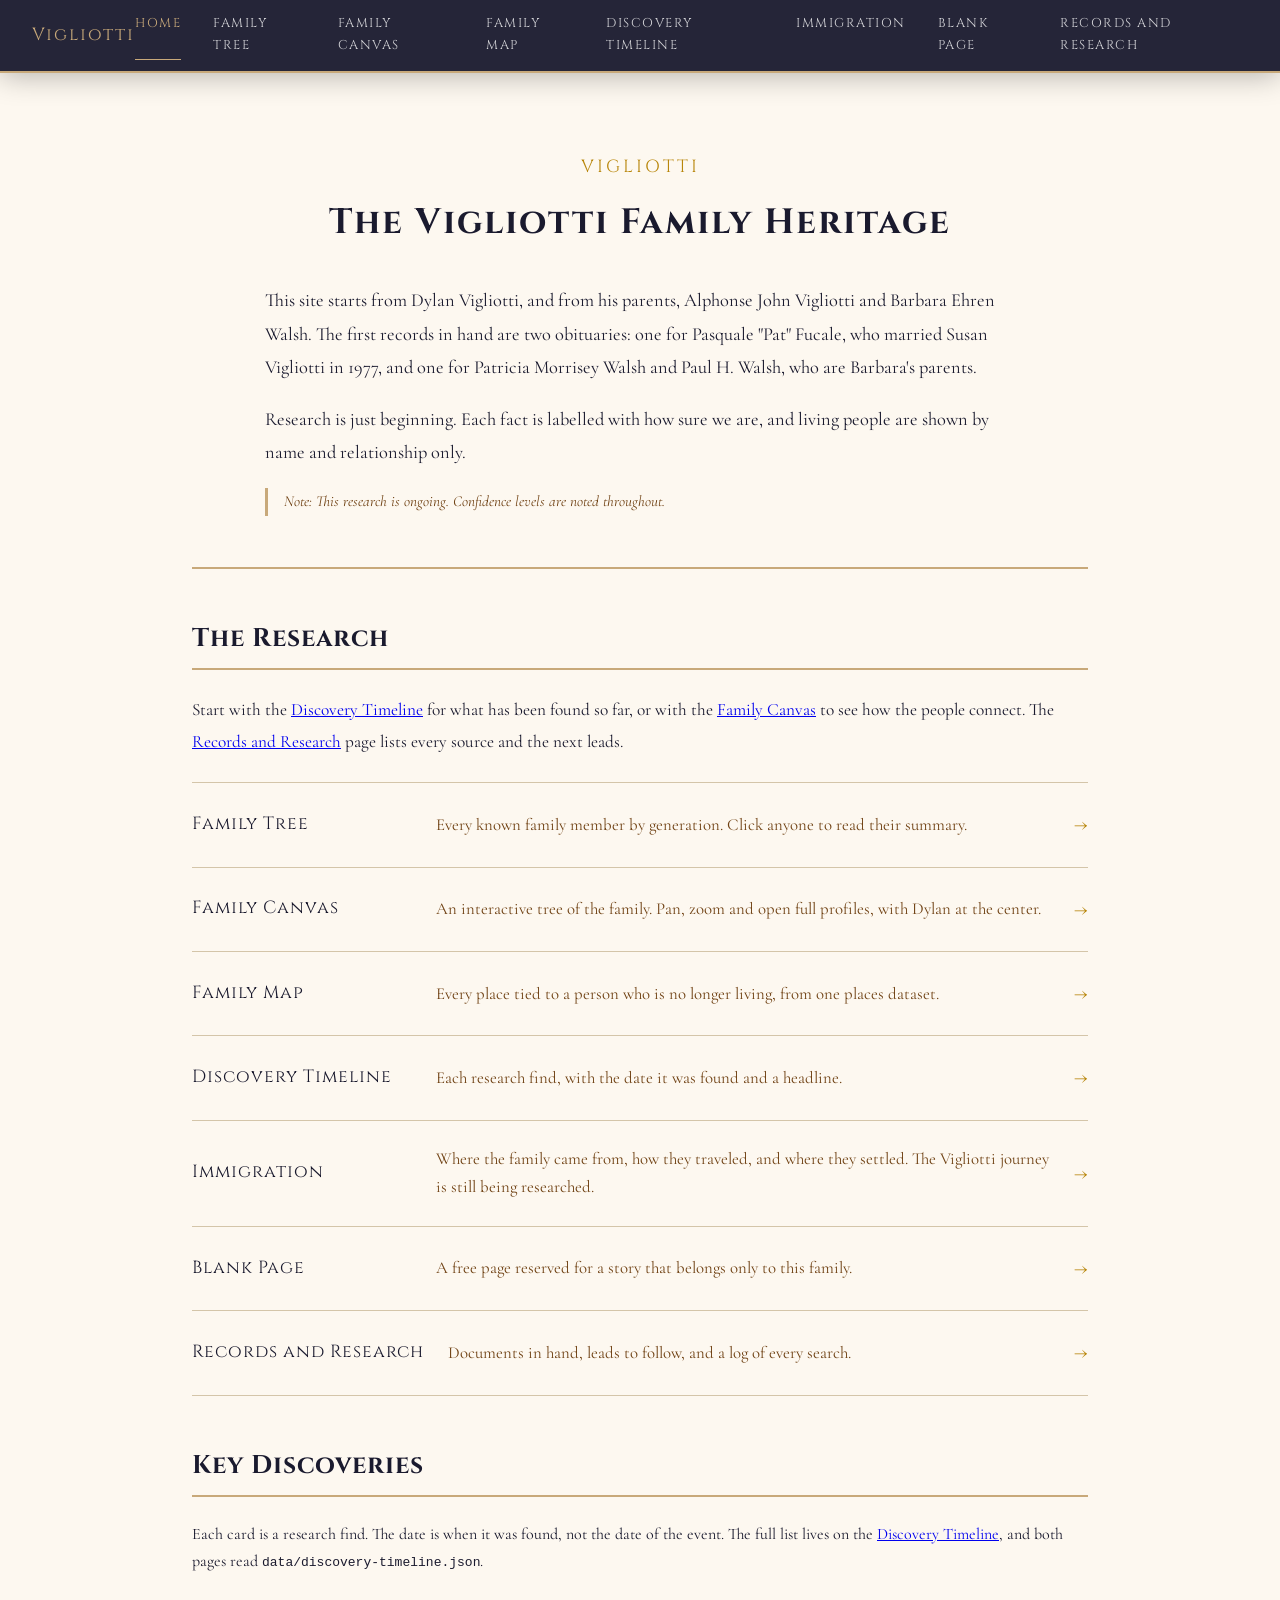
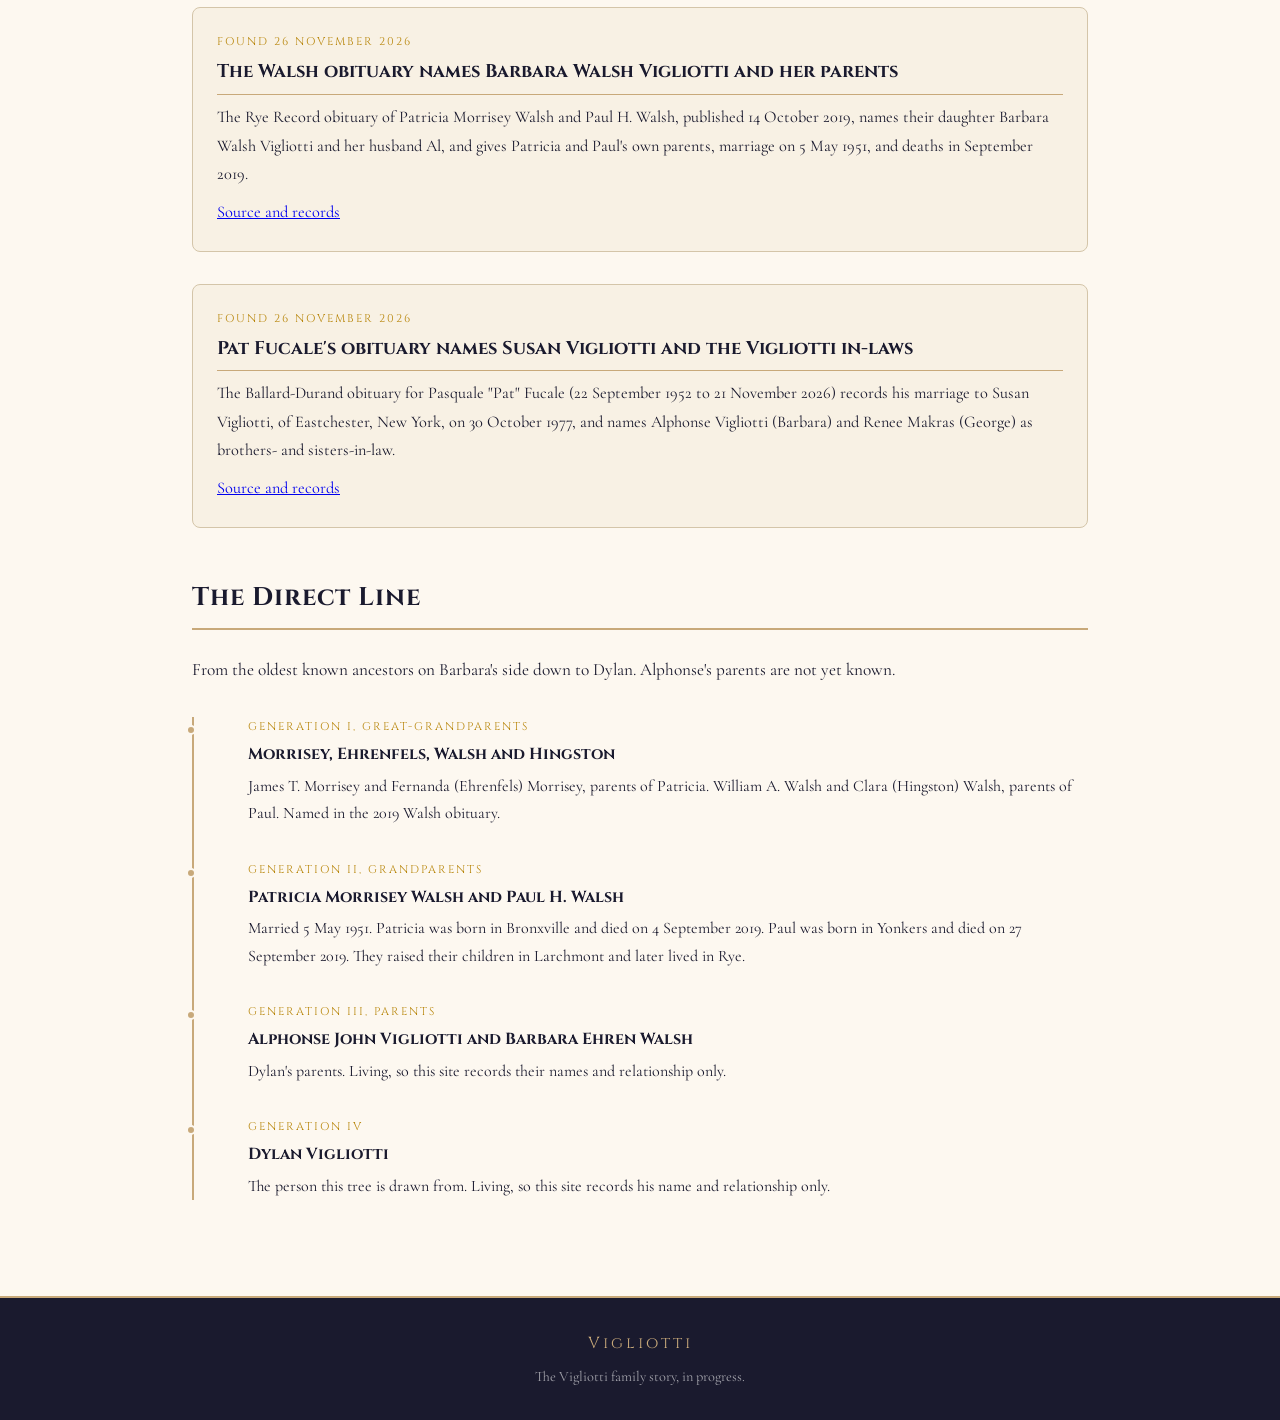
==== index.html @ 15607e7b "Build the site with the family site engine and seed the first records The interactive tree, family m" ====
<!DOCTYPE html>
<html lang="en">
<head>
    <meta charset="UTF-8">
    <meta name="viewport" content="width=device-width, initial-scale=1.0, viewport-fit=cover">
    <title>The Vigliotti Family Heritage</title>
    <meta name="description" content="The Vigliotti family story: family tree, interactive canvas, family map, discovery timeline, immigration, and the records behind them.">
    <link rel="preconnect" href="https://fonts.googleapis.com">
    <link rel="preconnect" href="https://fonts.gstatic.com" crossorigin>
    <link href="https://fonts.googleapis.com/css2?family=Cinzel:wght@400;600;700&family=Cormorant+Garamond:ital,wght@0,400;0,500;0,600;1,400;1,500&family=EB+Garamond:ital,wght@0,400;0,500;0,600;1,400&display=swap" rel="stylesheet">
    <link rel="icon" href="data:,">
    <link rel="stylesheet" href="styles.css">
</head>
<body>

<nav class="main-nav" aria-label="Site">
    <div class="nav-inner">
        <a href="index.html" class="nav-logo">Vigliotti</a>
        <div class="nav-links" id="navLinks">
            <a href="index.html" class="active" aria-current="page">Home</a>
            <a href="family-tree.html">Family Tree</a>
            <a href="tree-canvas.html">Family Canvas</a>
            <a href="map.html">Family Map</a>
            <a href="discovery.html">Discovery Timeline</a>
            <a href="immigration.html">Immigration</a>
            <a href="blank-page.html">Blank Page</a>
            <a href="research.html">Records and Research</a>
        </div>
        <button class="nav-toggle" id="navToggle" aria-label="Open menu" aria-expanded="false" aria-controls="navLinks">
            <span></span><span></span><span></span>
        </button>
    </div>
</nav>

<div class="page-container">

    <div class="hero-intro">
        <div class="hero-title">Vigliotti</div>
        <h1>The Vigliotti Family Heritage</h1>
        <div class="intro-story">
            <p>This site starts from Dylan Vigliotti, and from his parents, Alphonse John Vigliotti and Barbara Ehren Walsh. The first records in hand are two obituaries: one for Pasquale "Pat" Fucale, who married Susan Vigliotti in 1977, and one for Patricia Morrisey Walsh and Paul H. Walsh, who are Barbara's parents.</p>
            <p>Research is just beginning. Each fact is labelled with how sure we are, and living people are shown by name and relationship only.</p>
            <p class="intro-note">Note: This research is ongoing. Confidence levels are noted throughout.</p>
        </div>
    </div>

    <h2 class="section-header">The Research</h2>
    <div class="section-body" style="margin-bottom: 1.5rem;">
        <p>Start with the <a href="discovery.html">Discovery Timeline</a> for what has been found so far, or with the <a href="tree-canvas.html">Family Canvas</a> to see how the people connect. The <a href="research.html">Records and Research</a> page lists every source and the next leads.</p>
    </div>

    <div class="page-list">
        <a href="family-tree.html" class="page-link">
            <span class="page-link-title">Family Tree</span>
            <span class="page-link-desc">Every known family member by generation. Click anyone to read their summary.</span>
            <span class="page-link-arrow">&rarr;</span>
        </a>
        <a href="tree-canvas.html" class="page-link">
            <span class="page-link-title">Family Canvas</span>
            <span class="page-link-desc">An interactive tree of the family. Pan, zoom and open full profiles, with Dylan at the center.</span>
            <span class="page-link-arrow">&rarr;</span>
        </a>
        <a href="map.html" class="page-link">
            <span class="page-link-title">Family Map</span>
            <span class="page-link-desc">Every place tied to a person who is no longer living, from one places dataset.</span>
            <span class="page-link-arrow">&rarr;</span>
        </a>
        <a href="discovery.html" class="page-link">
            <span class="page-link-title">Discovery Timeline</span>
            <span class="page-link-desc">Each research find, with the date it was found and a headline.</span>
            <span class="page-link-arrow">&rarr;</span>
        </a>
        <a href="immigration.html" class="page-link">
            <span class="page-link-title">Immigration</span>
            <span class="page-link-desc">Where the family came from, how they traveled, and where they settled. The Vigliotti journey is still being researched.</span>
            <span class="page-link-arrow">&rarr;</span>
        </a>
        <a href="blank-page.html" class="page-link">
            <span class="page-link-title">Blank Page</span>
            <span class="page-link-desc">A free page reserved for a story that belongs only to this family.</span>
            <span class="page-link-arrow">&rarr;</span>
        </a>
        <a href="research.html" class="page-link">
            <span class="page-link-title">Records and Research</span>
            <span class="page-link-desc">Documents in hand, leads to follow, and a log of every search.</span>
            <span class="page-link-arrow">&rarr;</span>
        </a>
    </div>

    <h2 class="section-header" id="key-discoveries">Key Discoveries</h2>
    <p class="section-body">Each card is a research find. The date is when it was found, not the date of the event. The full list lives on the <a href="discovery.html">Discovery Timeline</a>, and both pages read <code>data/discovery-timeline.json</code>.</p>
    <div class="discovery-grid" id="discoveryHome" data-discovery-limit="6">
        <noscript>
            <div class="discovery-card">
                <span class="discovery-era">Found 26 November 2026</span>
                <h3>Pat Fucale's obituary names Susan Vigliotti and the Vigliotti in-laws</h3>
                <p>See the <a href="discovery.html">Discovery Timeline</a> for the full entry and the source.</p>
            </div>
        </noscript>
        <p class="placeholder-text" id="discoveryHomeFallback">Loading the discoveries.</p>
    </div>

    <h2 class="section-header">The Direct Line</h2>
    <div class="section-body">
        <p>From the oldest known ancestors on Barbara's side down to Dylan. Alphonse's parents are not yet known.</p>
    </div>
    <div class="timeline">
        <div class="timeline-item">
            <div class="timeline-year">Generation I, great-grandparents</div>
            <h3>Morrisey, Ehrenfels, Walsh and Hingston</h3>
            <p>James T. Morrisey and Fernanda (Ehrenfels) Morrisey, parents of Patricia. William A. Walsh and Clara (Hingston) Walsh, parents of Paul. Named in the 2019 Walsh obituary.</p>
        </div>
        <div class="timeline-item">
            <div class="timeline-year">Generation II, grandparents</div>
            <h3>Patricia Morrisey Walsh and Paul H. Walsh</h3>
            <p>Married 5 May 1951. Patricia was born in Bronxville and died on 4 September 2019. Paul was born in Yonkers and died on 27 September 2019. They raised their children in Larchmont and later lived in Rye.</p>
        </div>
        <div class="timeline-item">
            <div class="timeline-year">Generation III, parents</div>
            <h3>Alphonse John Vigliotti and Barbara Ehren Walsh</h3>
            <p>Dylan's parents. Living, so this site records their names and relationship only.</p>
        </div>
        <div class="timeline-item">
            <div class="timeline-year">Generation IV</div>
            <h3>Dylan Vigliotti</h3>
            <p>The person this tree is drawn from. Living, so this site records his name and relationship only.</p>
        </div>
    </div>

</div>

<footer class="site-footer">
    <div class="footer-crest">Vigliotti</div>
    <p>The Vigliotti family story, in progress.</p>
</footer>

<script src="site.js"></script>
<script src="discovery-timeline.js"></script>
</body>
</html>
---- styles.css ----
/* ============================================
   VIGLIOTTI FAMILY HERITAGE
   Site stylesheet
   ============================================ */

:root {
    --verde: #1a5c2a;
    --verde-dark: #0d3318;
    --rosso: #8B0000;
    --rosso-dark: #4a0000;
    --gold: #c8a97a;
    --gold-dark: #B8860B;
    --gold-light: #FFF3B0;
    --cream: #FDF8F0;
    --cream-dark: #F5EDE0;
    --ink: #1a1a2e;
    --ink-light: #2d2d44;
    --parchment: #F8F1E4;
    --sepia: #704214;
    --shadow: rgba(0, 0, 0, 0.15);
    --border-direct: #c8a97a;
    --border-sibling: #2a4a7b;
    --border-spouse: #5a3e2a;
    --border-you: #1a5c2a;
    --border-immigrant: #8b2020;
    --border-highlight: #2a6a4a;
    --border: #d4c5a9;
    --font-display: 'Cinzel', serif;
    --font-body: 'Cormorant Garamond', serif;
    --font-accent: 'EB Garamond', serif;
}

*, *::before, *::after { box-sizing: border-box; margin: 0; padding: 0; }

body {
    font-family: var(--font-body);
    background: var(--cream);
    color: var(--ink);
    line-height: 1.7;
    min-height: 100vh;
}

/* ===== NAV ===== */
.main-nav {
    background: rgba(26, 26, 46, 0.95);
    backdrop-filter: blur(20px);
    box-shadow: 0 2px 30px rgba(0,0,0,0.3);
    border-bottom: 2px solid var(--gold);
    position: sticky;
    top: 0;
    z-index: 100;
}
.nav-inner {
    max-width: 1400px;
    margin: 0 auto;
    display: flex;
    align-items: center;
    justify-content: space-between;
    padding: 0.8rem 2rem;
}
.nav-logo {
    font-family: var(--font-display);
    font-size: 1.1rem;
    color: var(--gold);
    text-decoration: none;
    letter-spacing: 2px;
}
.nav-links { display: flex; gap: 2rem; }
.nav-links a {
    font-family: var(--font-display);
    font-size: 0.8rem;
    color: rgba(255, 255, 255, 0.8);
    text-decoration: none;
    letter-spacing: 1.5px;
    text-transform: uppercase;
    position: relative;
    padding-bottom: 2px;
}
.nav-links a::after {
    content: '';
    position: absolute;
    bottom: -2px;
    left: 0;
    width: 0;
    height: 1px;
    background: var(--gold);
    transition: width 0.3s ease;
}
.nav-links a:hover { color: var(--gold); }
.nav-links a:hover::after { width: 100%; }
.nav-links a.active { color: var(--gold); }
.nav-links a.active::after { width: 100%; }
.nav-toggle {
    display: none;
    flex-direction: column;
    gap: 5px;
    background: none;
    border: none;
    cursor: pointer;
    padding: 4px;
}
.nav-toggle span {
    width: 22px;
    height: 2px;
    background: var(--gold);
    display: block;
    transition: 0.3s;
}

/* ===== PAGE LAYOUT ===== */
.page-container {
    max-width: 960px;
    margin: 0 auto;
    padding: 2rem 2rem 4rem;
}

/* ===== HERO / INTRO ===== */
.hero-intro {
    text-align: center;
    padding: 3rem 0 2rem;
    border-bottom: 2px solid var(--gold);
    margin-bottom: 3rem;
}
.hero-title {
    font-family: var(--font-display);
    font-size: 1.1rem;
    color: var(--gold-dark);
    letter-spacing: 3px;
    text-transform: uppercase;
    margin-bottom: 0.6rem;
}
.hero-intro h1 {
    font-family: var(--font-display);
    font-size: 2.2rem;
    color: var(--ink);
    margin-bottom: 2rem;
    letter-spacing: 2px;
}
.intro-story {
    max-width: 750px;
    margin: 0 auto;
    text-align: left;
}
.intro-story p {
    font-size: 1.15rem;
    line-height: 1.8;
    margin-bottom: 1.2rem;
    color: var(--ink);
}
.intro-note {
    font-size: 0.95rem !important;
    color: var(--sepia) !important;
    font-style: italic;
    border-left: 3px solid var(--gold);
    padding-left: 1rem;
    margin-top: 0.5rem;
}

/* ===== PAGE LIST ===== */
.page-list {
    display: flex;
    flex-direction: column;
    gap: 0;
    margin-bottom: 3rem;
}
.page-link {
    display: flex;
    align-items: center;
    padding: 1.5rem 0;
    text-decoration: none;
    border-bottom: 1px solid var(--border);
    transition: all 0.2s ease;
}
.page-link:first-child {
    border-top: 1px solid var(--border);
}
.page-link:hover {
    padding-left: 0.5rem;
}
.page-link-title {
    font-family: var(--font-display);
    font-size: 1.1rem;
    color: var(--ink);
    letter-spacing: 1px;
    min-width: 220px;
    flex-shrink: 0;
}
.page-link-desc {
    font-family: var(--font-body);
    font-size: 1.05rem;
    color: var(--sepia);
    flex: 1;
    padding: 0 1.5rem;
}
.page-link-arrow {
    font-size: 1.3rem;
    color: var(--gold-dark);
    flex-shrink: 0;
}
.page-link:hover .page-link-title {
    color: var(--gold-dark);
}

/* ===== SECTION HEADERS ===== */
.section-header {
    font-family: var(--font-display);
    font-size: 1.6rem;
    color: var(--ink);
    margin: 3rem 0 1.5rem;
    padding-bottom: 0.5rem;
    border-bottom: 2px solid var(--gold);
    letter-spacing: 1px;
}

/* ===== SECTION BODY TEXT ===== */
.section-body {
    margin-bottom: 1.5rem;
}
.section-body p {
    font-size: 1.08rem;
    line-height: 1.85;
    margin-bottom: 1.2rem;
    color: var(--ink);
}

/* ===== STORY SECTION ===== */
.story-section {
    margin-bottom: 3rem;
}
.story-section p {
    font-size: 1.05rem;
    line-height: 1.8;
    margin-bottom: 1.2rem;
}
.story-section strong {
    color: var(--ink);
}

/* ===== FAMILY TREE PAGE ===== */
.tree-page {
    display: grid;
    grid-template-columns: 1fr 380px;
    gap: 0;
    min-height: 100vh;
    background: var(--cream);
}
.tree-main {
    padding: 2rem 2.5rem 4rem;
    overflow-y: auto;
}
.tree-sidebar {
    background: var(--ink);
    color: #fff;
    padding: 2rem;
    position: sticky;
    top: 0;
    height: 100vh;
    overflow-y: auto;
    border-left: 2px solid var(--gold);
}
.tree-sidebar h2 {
    font-family: var(--font-display);
    font-size: 1rem;
    color: var(--gold);
    letter-spacing: 2px;
    text-transform: uppercase;
    margin-bottom: 1.5rem;
    padding-bottom: 0.5rem;
    border-bottom: 1px solid rgba(200, 169, 122, 0.3);
}
.tree-sidebar .bio-placeholder {
    color: rgba(255,255,255,0.5);
    font-style: italic;
    font-size: 1.05rem;
}
.bio-name {
    font-family: var(--font-display);
    font-size: 1.3rem;
    color: #fff;
    margin-bottom: 0.3rem;
}
.bio-subtitle {
    font-family: var(--font-body);
    font-size: 1rem;
    color: var(--gold);
    font-style: italic;
    margin-bottom: 1rem;
}
.bio-tags {
    display: flex;
    flex-wrap: wrap;
    gap: 0.4rem;
    margin-bottom: 1.2rem;
}
.bio-tag {
    background: rgba(200, 169, 122, 0.15);
    color: var(--gold);
    font-family: var(--font-display);
    font-size: 0.65rem;
    letter-spacing: 1.5px;
    text-transform: uppercase;
    padding: 0.25rem 0.7rem;
    border-radius: 3px;
    border: 1px solid rgba(200, 169, 122, 0.25);
}
.bio-description {
    font-size: 1.02rem;
    line-height: 1.8;
    color: rgba(255,255,255,0.85);
}
.bio-details {
    margin-top: 1.2rem;
    padding-top: 1rem;
    border-top: 1px solid rgba(200, 169, 122, 0.2);
}
.bio-detail-row {
    display: flex;
    gap: 0.8rem;
    margin-bottom: 0.5rem;
    font-size: 0.95rem;
}
.bio-detail-label {
    color: var(--gold);
    font-family: var(--font-display);
    font-size: 0.65rem;
    letter-spacing: 1.5px;
    text-transform: uppercase;
    min-width: 80px;
    padding-top: 0.15rem;
}
.bio-detail-value {
    color: rgba(255,255,255,0.8);
}

.tree-sidebar-close {
    display: none;
}
.tree-sidebar-overlay {
    display: none;
}

/* ===== TREE HEADER ===== */
.tree-header {
    text-align: center;
    margin-bottom: 2.5rem;
    padding-bottom: 1.5rem;
    border-bottom: 2px solid var(--gold);
}
.tree-header h1 {
    font-family: var(--font-display);
    font-size: 1.8rem;
    color: var(--ink);
    letter-spacing: 2px;
    margin-bottom: 0.5rem;
}
.tree-header p {
    font-size: 1.05rem;
    color: var(--sepia);
    max-width: 600px;
    margin: 0 auto;
}

/* ===== TREE FILTER BUTTONS ===== */
.tree-filter {
    display: flex;
    justify-content: center;
    gap: 0.5rem;
    margin-bottom: 2rem;
    flex-wrap: wrap;
}
.tree-btn {
    font-family: var(--font-display);
    font-size: 0.7rem;
    letter-spacing: 1.5px;
    text-transform: uppercase;
    padding: 0.5rem 1.2rem;
    border: 1px solid var(--border);
    background: var(--parchment);
    color: var(--ink);
    cursor: pointer;
    border-radius: 3px;
    transition: all 0.2s;
}
.tree-btn:hover {
    border-color: var(--gold);
    background: var(--cream);
}
.tree-btn.active {
    background: var(--ink);
    color: var(--gold);
    border-color: var(--gold);
}

/* ===== TREE GENERATIONS ===== */
.tree-generation {
    margin-bottom: 2.5rem;
    opacity: 0;
    transform: translateY(20px);
    transition: all 0.6s ease;
}
.tree-generation.visible {
    opacity: 1;
    transform: translateY(0);
}
.gen-label {
    font-family: var(--font-display);
    font-size: 0.7rem;
    letter-spacing: 2.5px;
    text-transform: uppercase;
    color: var(--gold-dark);
    margin-bottom: 0.8rem;
    padding-bottom: 0.4rem;
    border-bottom: 1px solid var(--border);
}
.gen-subtitle {
    font-family: var(--font-body);
    font-size: 0.95rem;
    color: var(--sepia);
    font-style: italic;
    margin-bottom: 1rem;
}

/* ===== TREE PERSON CARDS ===== */
.gen-people {
    display: flex;
    flex-wrap: wrap;
    gap: 0.8rem;
}
.tree-person {
    display: flex;
    align-items: center;
    gap: 0.7rem;
    padding: 0.7rem 1rem;
    background: var(--parchment);
    border: 1px solid var(--border);
    border-radius: 6px;
    cursor: pointer;
    transition: all 0.2s ease;
    min-width: 200px;
}
.tree-person:hover {
    transform: translateY(-2px);
    box-shadow: 0 4px 16px rgba(0,0,0,0.1);
    border-color: var(--gold);
}
.tree-person.active {
    border-color: var(--gold);
    box-shadow: 0 4px 16px rgba(200, 169, 122, 0.3);
    background: #fff;
}

/* Person card border types */
.tree-person[data-type="direct"] { border-left: 4px solid var(--border-direct); }
.tree-person[data-type="spouse"] { border-left: 4px solid var(--border-spouse); }
.tree-person[data-type="sibling"] { border-left: 4px solid var(--border-sibling); }
.tree-person[data-type="you"] { border-left: 4px solid var(--border-you); }
.tree-person[data-type="immigrant"] { border-left: 4px solid var(--border-immigrant); }
.tree-person[data-type="highlight"] { border-left: 4px solid var(--border-highlight); }

/* Avatar ring */
.person-avatar {
    width: 40px;
    height: 40px;
    border-radius: 50%;
    display: flex;
    align-items: center;
    justify-content: center;
    font-size: 1rem;
    flex-shrink: 0;
    background: linear-gradient(135deg, var(--gold), var(--gold-dark));
    color: var(--ink);
    font-family: var(--font-display);
    font-weight: 600;
}
.person-avatar.female {
    background: linear-gradient(135deg, #d4a574, #a67c52);
}

.person-info h4 {
    font-family: var(--font-display);
    font-size: 0.8rem;
    color: var(--ink);
    letter-spacing: 0.5px;
    line-height: 1.3;
}
.person-info .person-subtitle {
    font-family: var(--font-body);
    font-size: 0.85rem;
    color: var(--sepia);
    font-style: italic;
}

/* ===== GENERATION CONNECTORS ===== */
.gen-connector {
    display: flex;
    align-items: center;
    justify-content: center;
    padding: 0.5rem 0;
    color: var(--gold-dark);
    font-size: 1.2rem;
    opacity: 0.6;
}

/* ===== WEDDING COUPLE ===== */
.couple-row {
    display: flex;
    align-items: center;
    gap: 0.5rem;
    flex-wrap: wrap;
}
.couple-connector {
    font-family: var(--font-display);
    font-size: 0.7rem;
    letter-spacing: 1px;
    color: var(--gold-dark);
    text-transform: uppercase;
}

/* ===== SIBLINGS ROW ===== */
.siblings-label {
    font-family: var(--font-display);
    font-size: 0.65rem;
    letter-spacing: 2px;
    text-transform: uppercase;
    color: var(--sepia);
    margin-top: 0.8rem;
    margin-bottom: 0.5rem;
    padding-left: 0.2rem;
}

/* ===== DISCOVERY CARDS ===== */
.discovery-grid {
    display: grid;
    grid-template-columns: 1fr;
    gap: 2rem;
    margin: 2rem 0;
}
.discovery-card {
    background: var(--parchment);
    border: 1px solid var(--border);
    border-radius: 8px;
    padding: 1.5rem;
    transition: box-shadow 0.3s;
}
.discovery-card:hover {
    box-shadow: 0 6px 24px rgba(0,0,0,0.1);
}
.discovery-card h3 {
    font-family: var(--font-display);
    font-size: 1.15rem;
    color: var(--ink);
    margin-bottom: 0.5rem;
    border-bottom: 1px solid var(--gold);
    padding-bottom: 0.4rem;
}
.discovery-card .discovery-era {
    font-family: var(--font-display);
    font-size: 0.7rem;
    letter-spacing: 2px;
    text-transform: uppercase;
    color: var(--gold-dark);
    margin-bottom: 0.3rem;
    display: block;
}
.discovery-card p {
    font-size: 1.02rem;
    line-height: 1.75;
}

/* ===== RESEARCH CARDS ===== */
.research-grid {
    display: grid;
    grid-template-columns: 1fr;
    gap: 1.5rem;
    margin: 2rem 0;
}
.research-card {
    background: var(--parchment);
    border: 1px solid var(--border);
    border-left: 4px solid var(--gold);
    border-radius: 6px;
    padding: 1.5rem;
    transition: box-shadow 0.3s;
}
.research-card:hover {
    box-shadow: 0 4px 16px rgba(0,0,0,0.08);
}
.research-card.immigration { border-left-color: var(--border-immigrant); }
.research-card.highlight { border-left-color: var(--border-highlight); }
.research-card.irish { border-left-color: #2a6a4a; }
.research-card.accent { border-left-color: var(--rosso); }
.research-card.cemetery { border-left-color: var(--sepia); }
.research-card.census { border-left-color: var(--border-sibling); }

.research-card h3 {
    font-family: var(--font-display);
    font-size: 1.1rem;
    color: var(--ink);
    margin-bottom: 0.5rem;
}
.research-card p {
    font-size: 1.02rem;
    line-height: 1.7;
}

/* ===== DATA TABLE ===== */
.data-table {
    width: 100%;
    border-collapse: collapse;
    margin: 1.5rem 0;
    font-size: 0.95rem;
}
.data-table th {
    font-family: var(--font-display);
    font-size: 0.7rem;
    letter-spacing: 1.5px;
    text-transform: uppercase;
    color: var(--gold-dark);
    text-align: left;
    padding: 0.5rem 1rem;
    border-bottom: 2px solid var(--gold);
    background: var(--parchment);
}
.data-table td {
    padding: 0.6rem 1rem;
    border-bottom: 1px solid var(--border);
    vertical-align: top;
}
.data-table tr:hover {
    background: rgba(200, 169, 122, 0.08);
}
.confidence-tag {
    font-family: var(--font-display);
    font-size: 0.6rem;
    letter-spacing: 1px;
    text-transform: uppercase;
    padding: 0.15rem 0.5rem;
    border-radius: 3px;
    display: inline-block;
}
.confidence-tag.confirmed { background: #d4edda; color: #155724; }
.confidence-tag.strong { background: #cce5ff; color: #004085; }
.confidence-tag.probable { background: #fff3cd; color: #856404; }
.confidence-tag.unconfirmed { background: #f8d7da; color: #721c24; }

/* ===== TIMELINE ===== */
.timeline {
    position: relative;
    padding-left: 2rem;
    margin: 2rem 0;
}
.timeline::before {
    content: '';
    position: absolute;
    left: 0;
    top: 0;
    bottom: 0;
    width: 2px;
    background: var(--gold);
}
.timeline-item {
    position: relative;
    margin-bottom: 2rem;
    padding-left: 1.5rem;
}
.timeline-item::before {
    content: '';
    position: absolute;
    left: -2.35rem;
    top: 0.5rem;
    width: 10px;
    height: 10px;
    border-radius: 50%;
    background: var(--gold);
    border: 2px solid var(--cream);
}
.timeline-year {
    font-family: var(--font-display);
    font-size: 0.7rem;
    letter-spacing: 2px;
    color: var(--gold-dark);
    text-transform: uppercase;
    margin-bottom: 0.3rem;
}
.timeline-item h3 {
    font-family: var(--font-display);
    font-size: 1rem;
    color: var(--ink);
    margin-bottom: 0.3rem;
}
.timeline-item p {
    font-size: 1rem;
    line-height: 1.7;
    color: var(--ink);
}

/* ===== LOCATION CARDS ===== */
.location-grid {
    display: grid;
    grid-template-columns: repeat(auto-fill, minmax(280px, 1fr));
    gap: 1.2rem;
    margin: 2rem 0;
}
.location-card {
    background: var(--parchment);
    border: 1px solid var(--border);
    border-radius: 6px;
    padding: 1.2rem;
    transition: box-shadow 0.3s;
}
.location-card:hover {
    box-shadow: 0 4px 16px rgba(0,0,0,0.08);
}
.location-card h4 {
    font-family: var(--font-display);
    font-size: 0.85rem;
    color: var(--ink);
    letter-spacing: 0.5px;
    margin-bottom: 0.3rem;
}
.location-card .location-type {
    font-family: var(--font-display);
    font-size: 0.6rem;
    letter-spacing: 2px;
    text-transform: uppercase;
    color: var(--gold-dark);
    margin-bottom: 0.5rem;
    display: block;
}
.location-card p {
    font-size: 0.95rem;
    line-height: 1.6;
}

/* ===== MODAL (mobile fallback) ===== */
.modal-overlay {
    display: none;
    position: fixed;
    inset: 0;
    background: rgba(0, 0, 0, 0.7);
    backdrop-filter: blur(8px);
    z-index: 200;
    align-items: center;
    justify-content: center;
}
.modal-overlay.active {
    display: flex;
}
.modal-content {
    background: var(--cream);
    border: 2px solid var(--gold);
    border-radius: 12px;
    padding: 2rem;
    max-width: 500px;
    width: 90%;
    max-height: 80vh;
    overflow-y: auto;
    position: relative;
}
.modal-close {
    position: absolute;
    top: 1rem;
    right: 1rem;
    background: none;
    border: none;
    font-size: 1.5rem;
    cursor: pointer;
    color: var(--ink);
    font-family: var(--font-display);
}
.modal-content h3 {
    font-family: var(--font-display);
    font-size: 1.3rem;
    color: var(--ink);
    margin-bottom: 0.3rem;
}
.modal-subtitle {
    font-family: var(--font-body);
    font-size: 1rem;
    color: var(--gold-dark);
    font-style: italic;
    margin-bottom: 1rem;
}
.modal-tag {
    display: inline-block;
    background: rgba(200, 169, 122, 0.2);
    color: var(--gold-dark);
    font-family: var(--font-display);
    font-size: 0.6rem;
    letter-spacing: 1.5px;
    text-transform: uppercase;
    padding: 0.2rem 0.6rem;
    border-radius: 3px;
    margin-right: 0.3rem;
    margin-bottom: 0.3rem;
}

/* ===== DOCUMENT IMAGES ===== */
.document-image {
    margin: 1.5rem 0;
    background: var(--parchment);
    border: 1px solid var(--border);
    border-radius: 8px;
    padding: 1rem;
    text-align: center;
}
.document-image img {
    max-width: 100%;
    height: auto;
    border-radius: 4px;
    box-shadow: 0 4px 16px rgba(0, 0, 0, 0.15);
}
.document-image .image-caption {
    font-family: var(--font-body);
    font-size: 0.92rem;
    color: var(--sepia);
    font-style: italic;
    margin-top: 0.8rem;
    line-height: 1.6;
    max-width: 700px;
    margin-left: auto;
    margin-right: auto;
}

/* ===== PDF VIEWER (always visible) ===== */
.pdf-viewer-open {
    margin: 2rem 0;
    background: var(--parchment);
    border: 1px solid var(--border);
    border-radius: 8px;
    overflow: hidden;
    box-shadow: 0 4px 16px rgba(0,0,0,0.08);
}
.pdf-viewer-header {
    padding: 1.2rem 1.5rem;
    border-bottom: 2px solid var(--gold);
    background: linear-gradient(135deg, var(--parchment), var(--cream));
}
.pdf-viewer-header h3 {
    font-family: var(--font-display);
    font-size: 1.1rem;
    color: var(--ink);
    letter-spacing: 0.5px;
    margin-bottom: 0.3rem;
}
.pdf-viewer-header p {
    font-family: var(--font-body);
    font-size: 0.95rem;
    color: var(--sepia);
    font-style: italic;
    line-height: 1.5;
}
.pdf-viewer-embed {
    padding: 0;
    background: #525659;
}
.pdf-viewer-embed iframe {
    width: 100%;
    height: 750px;
    border: none;
    display: block;
}
.pdf-viewer-fallback {
    padding: 0.8rem 1.5rem;
    background: var(--cream);
    border-top: 1px solid var(--border);
    text-align: center;
    font-size: 0.9rem;
}
.pdf-viewer-fallback a {
    color: var(--gold-dark);
    text-decoration: none;
    font-family: var(--font-display);
    font-size: 0.75rem;
    letter-spacing: 1px;
    text-transform: uppercase;
    border-bottom: 1px solid var(--gold);
    padding-bottom: 1px;
}
.pdf-viewer-fallback a:hover {
    color: var(--rosso);
    border-color: var(--rosso);
}

/* ===== BIO SIDEBAR IMAGE & LINKS ===== */
.bio-image {
    width: 100%;
    border-radius: 6px;
    margin-bottom: 1rem;
    box-shadow: 0 2px 12px rgba(0,0,0,0.3);
}
.bio-links {
    margin-top: 1.2rem;
    padding-top: 1rem;
    border-top: 1px solid rgba(200, 169, 122, 0.2);
}
.bio-links h4 {
    font-family: var(--font-display);
    font-size: 0.65rem;
    letter-spacing: 2px;
    text-transform: uppercase;
    color: var(--gold);
    margin-bottom: 0.6rem;
}
.bio-link {
    display: block;
    color: rgba(255,255,255,0.8);
    text-decoration: none;
    font-size: 0.9rem;
    padding: 0.4rem 0;
    border-bottom: 1px solid rgba(200, 169, 122, 0.1);
    transition: color 0.2s;
}
.bio-link:hover {
    color: var(--gold);
}
.bio-link-label {
    font-family: var(--font-display);
    font-size: 0.6rem;
    letter-spacing: 1px;
    text-transform: uppercase;
    color: var(--gold);
    margin-right: 0.5rem;
}

@media (max-width: 768px) {
    .pdf-viewer-embed iframe {
        height: 450px;
    }
}

/* ===== FOOTER ===== */
.site-footer {
    background: var(--ink);
    color: rgba(255,255,255,0.6);
    text-align: center;
    padding: 2rem;
    border-top: 2px solid var(--gold);
}
.footer-crest {
    font-family: var(--font-display);
    font-size: 1rem;
    color: var(--gold);
    letter-spacing: 3px;
    margin-bottom: 0.5rem;
}
.site-footer p {
    font-size: 0.9rem;
    line-height: 1.6;
}
.site-footer a {
    color: var(--gold);
    text-decoration: none;
}
.site-footer a:hover {
    text-decoration: underline;
}

/* ===== SCROLL ANIMATIONS ===== */
@keyframes fadeInUp {
    from { opacity: 0; transform: translateY(20px); }
    to { opacity: 1; transform: translateY(0); }
}

/* ===== RESPONSIVE ===== */
@media (max-width: 768px) {
    .nav-links { display: none; }
    .nav-toggle { display: flex; }
    .nav-links.open {
        display: flex;
        flex-direction: column;
        position: absolute;
        top: 100%;
        left: 0;
        right: 0;
        background: rgba(26, 26, 46, 0.95);
        padding: 1rem 2rem;
        gap: 1rem;
        border-bottom: 2px solid var(--gold);
    }
    .page-container { padding: 1.5rem 1rem 3rem; }
    .hero-intro h1 { font-size: 1.7rem; }
    .page-link {
        flex-direction: column;
        align-items: flex-start;
        gap: 0.3rem;
    }
    .page-link-desc { padding: 0; }
    .page-link-arrow { display: none; }
    .tree-page {
        grid-template-columns: 1fr;
    }
    .tree-sidebar {
        position: fixed;
        top: 0;
        right: 0;
        bottom: 0;
        left: auto;
        width: 85vw;
        max-width: 380px;
        height: 100vh;
        border-left: 2px solid var(--gold);
        border-top: none;
        transform: translateX(100%);
        transition: transform 0.3s ease;
        z-index: 150;
        display: none;
    }
    .tree-sidebar.has-bio {
        display: block;
    }
    .tree-sidebar.open {
        transform: translateX(0);
    }
    .tree-sidebar-overlay {
        display: none;
        position: fixed;
        inset: 0;
        background: rgba(0, 0, 0, 0.5);
        z-index: 140;
    }
    .tree-sidebar-overlay.active {
        display: block;
    }
    .tree-sidebar-close {
        display: block;
        position: absolute;
        top: 1rem;
        right: 1rem;
        background: none;
        border: 1px solid rgba(200, 169, 122, 0.3);
        border-radius: 4px;
        color: var(--gold);
        font-size: 1.2rem;
        width: 32px;
        height: 32px;
        cursor: pointer;
        font-family: var(--font-display);
        display: flex;
        align-items: center;
        justify-content: center;
    }
    .tree-main {
        padding: 1.5rem 1rem 8rem;
    }
    .gen-people {
        flex-direction: column;
    }
    .tree-person {
        min-width: unset;
    }
    .location-grid {
        grid-template-columns: 1fr;
    }
    .data-table {
        font-size: 0.85rem;
    }
    .data-table th, .data-table td {
        padding: 0.4rem 0.6rem;
    }
}

@media (max-width: 480px) {
    .couple-row {
        flex-direction: column;
        align-items: flex-start;
    }
}

/* ===== UPDATE NOTES (2026 audit) ===== */
.update-note {
    font-size: 0.95rem;
    line-height: 1.6;
    color: var(--ink);
    background: rgba(26, 92, 42, 0.06);
    border-left: 3px solid #1a5c2a;
    padding: 0.75rem 1rem;
    margin: 0.75rem 0 1.25rem;
    border-radius: 0 4px 4px 0;
}
.update-note strong { color: #1a5c2a; }

/* ===== TEMPLATE NOTES (what will go on this page) ===== */
.template-note {
    background: var(--parchment);
    border: 1px dashed var(--gold-dark);
    border-radius: 6px;
    padding: 1.2rem 1.5rem;
    margin: 0 auto 2.5rem;
    max-width: 750px;
}
.template-note h2 {
    font-family: var(--font-display);
    font-size: 0.75rem;
    letter-spacing: 2.5px;
    text-transform: uppercase;
    color: var(--gold-dark);
    margin-bottom: 0.6rem;
}
.template-note p, .template-note li {
    font-size: 1.05rem;
    line-height: 1.7;
    color: var(--ink);
}
.template-note ul { margin: 0.4rem 0 0 1.2rem; }
.placeholder-text { color: var(--sepia); font-style: italic; }
.empty-slot {
    border: 1px dashed var(--border);
    border-radius: 6px;
    padding: 1.5rem;
    text-align: center;
    color: var(--sepia);
    font-style: italic;
    background: rgba(255,255,255,0.4);
}
.tree-generation .couple-row { margin-bottom: 0.8rem; }


/* Discovery Timeline */
.discovery-source {
    font-size: 0.95rem;
    margin-top: 0.6rem;
}
.confidence-tag.confirmed {
    color: #145024;
    background: rgba(26, 92, 42, 0.08);
    border: 1px solid rgba(26, 92, 42, 0.35);
    padding: 0.1rem 0.45rem;
    border-radius: 999px;
    font-size: 0.8rem;
}
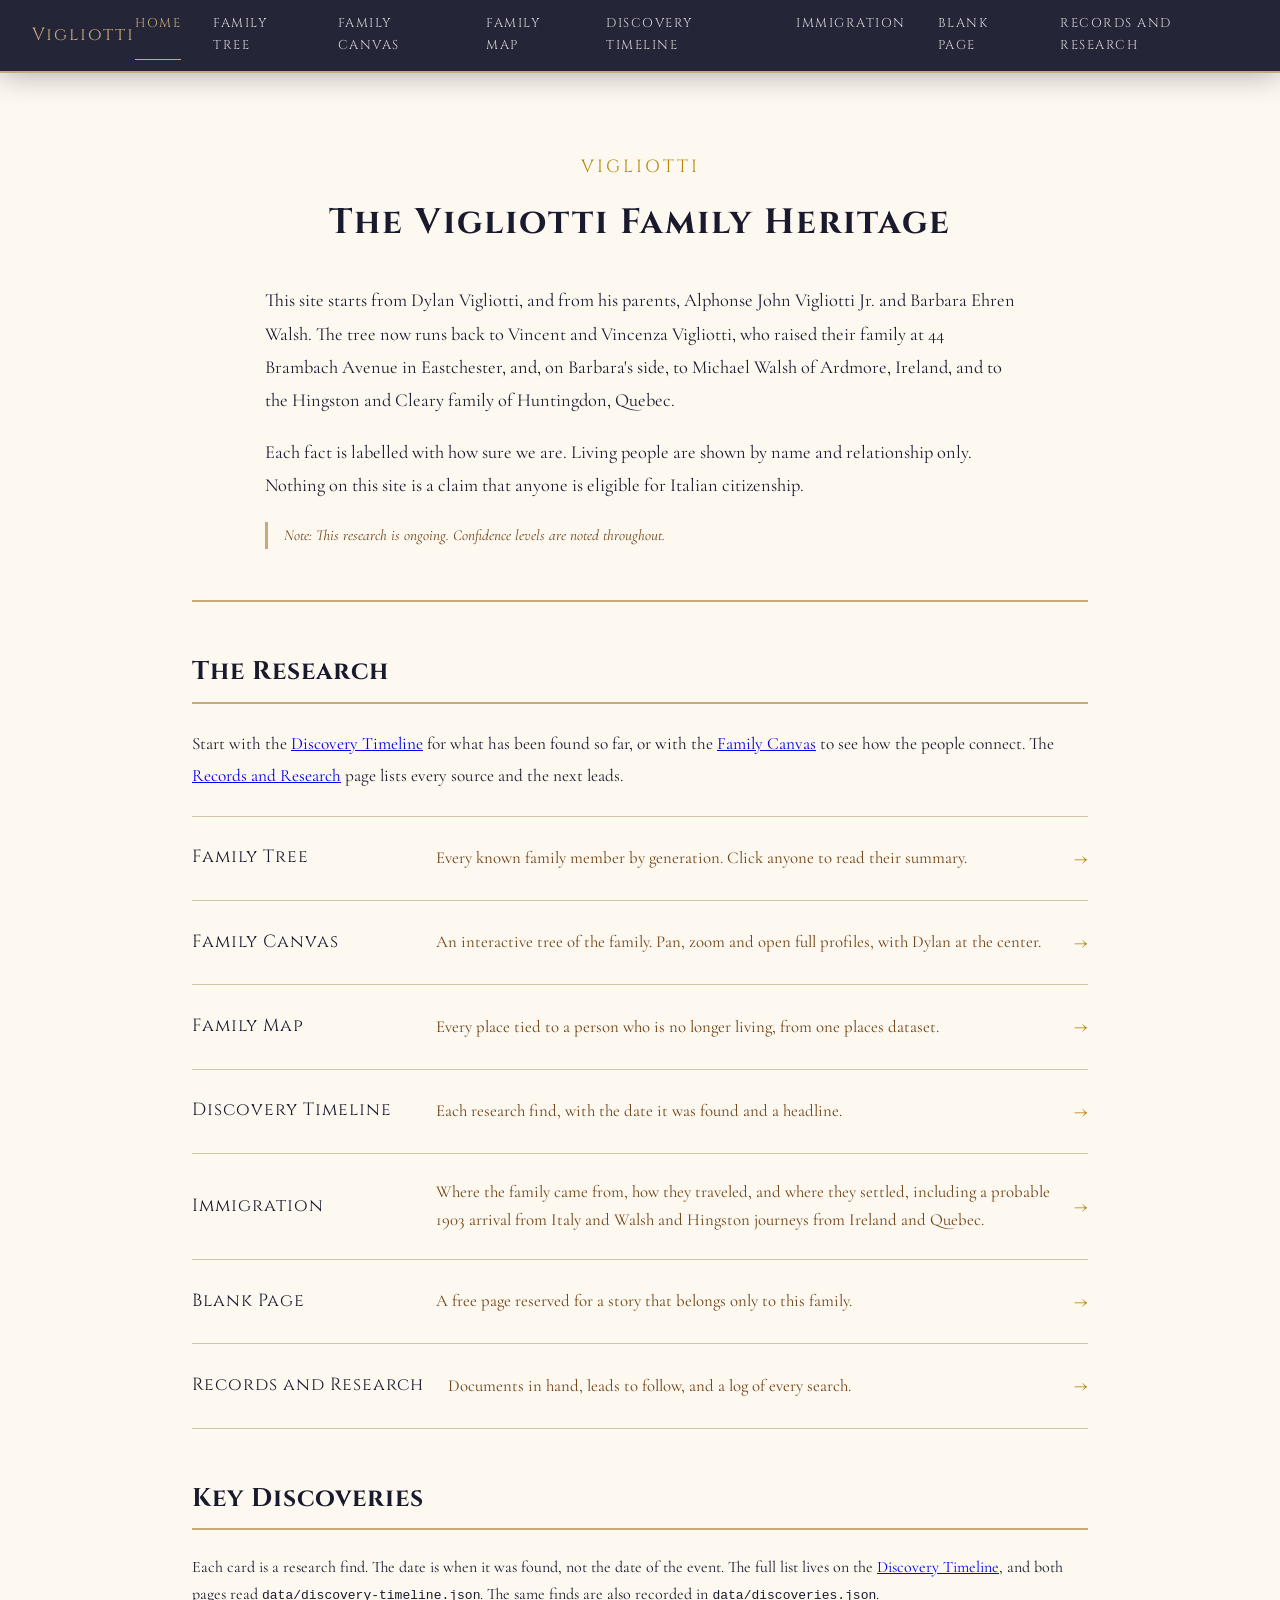
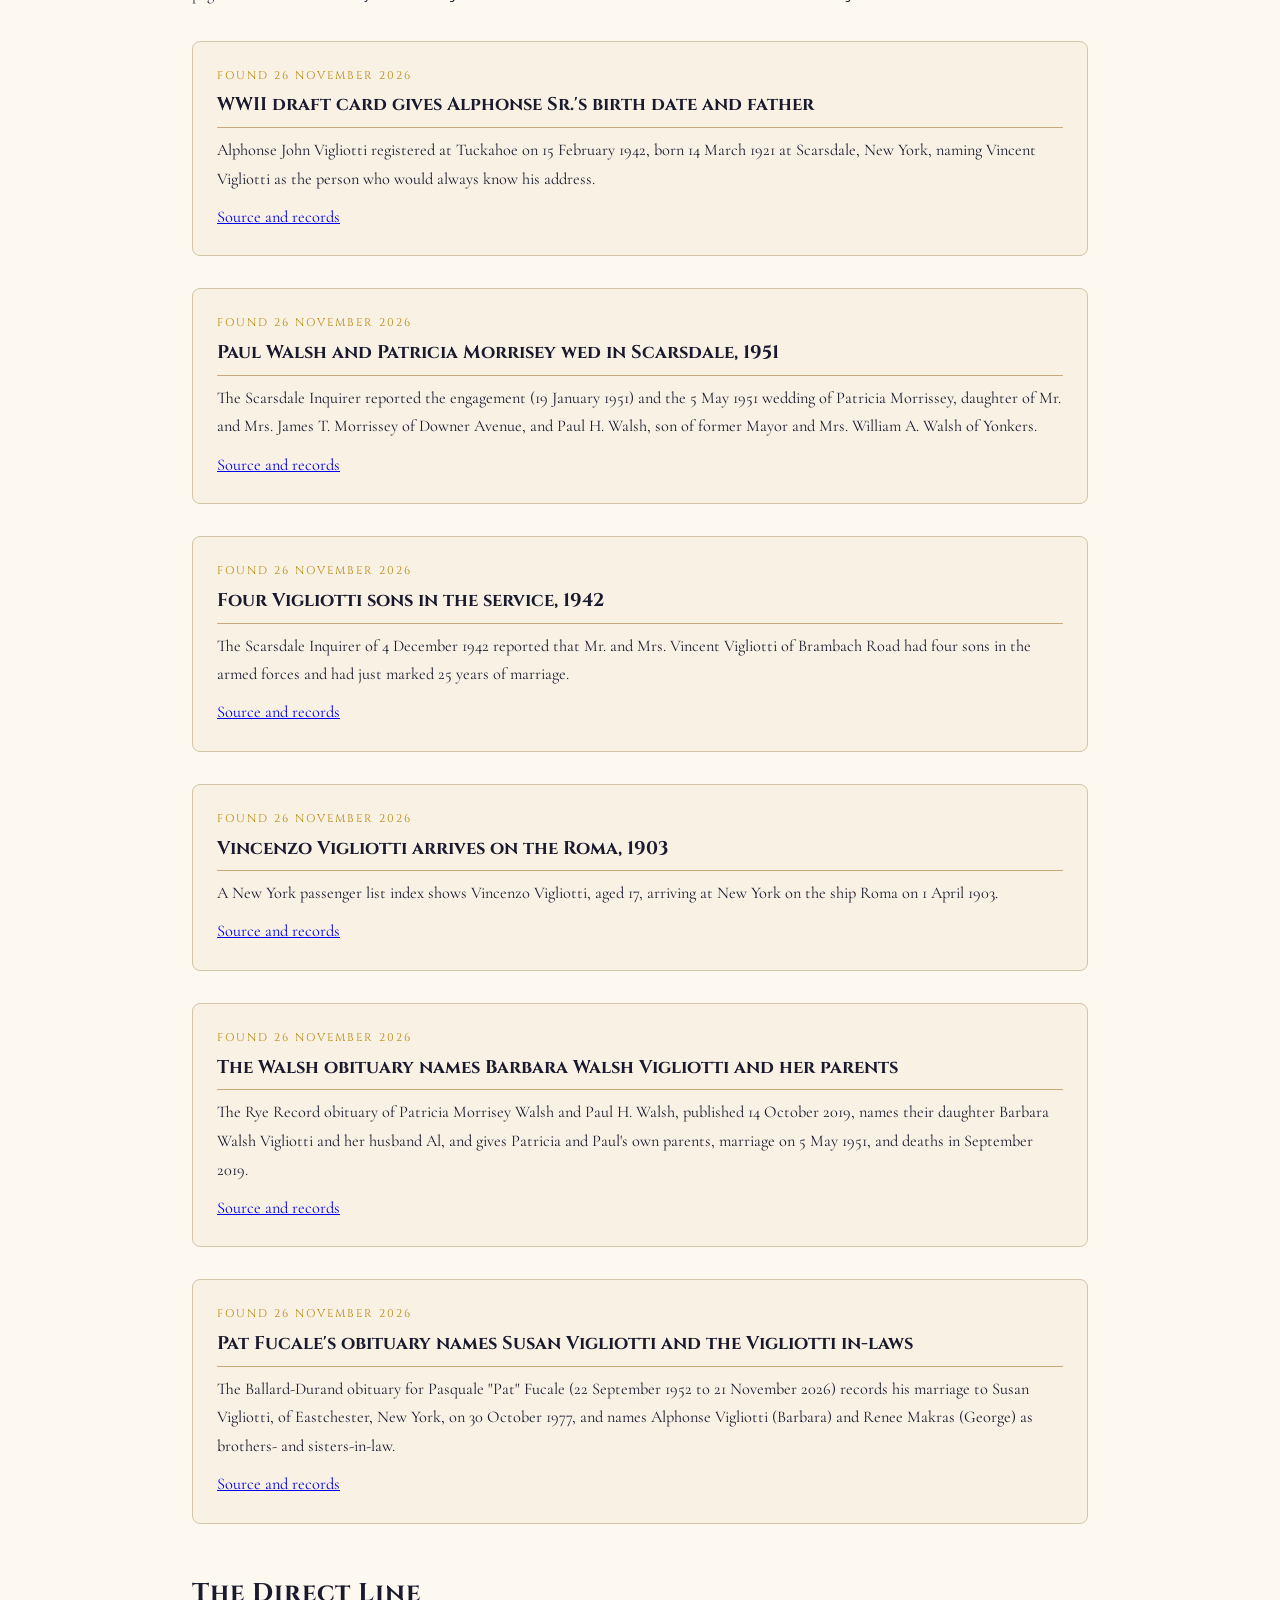
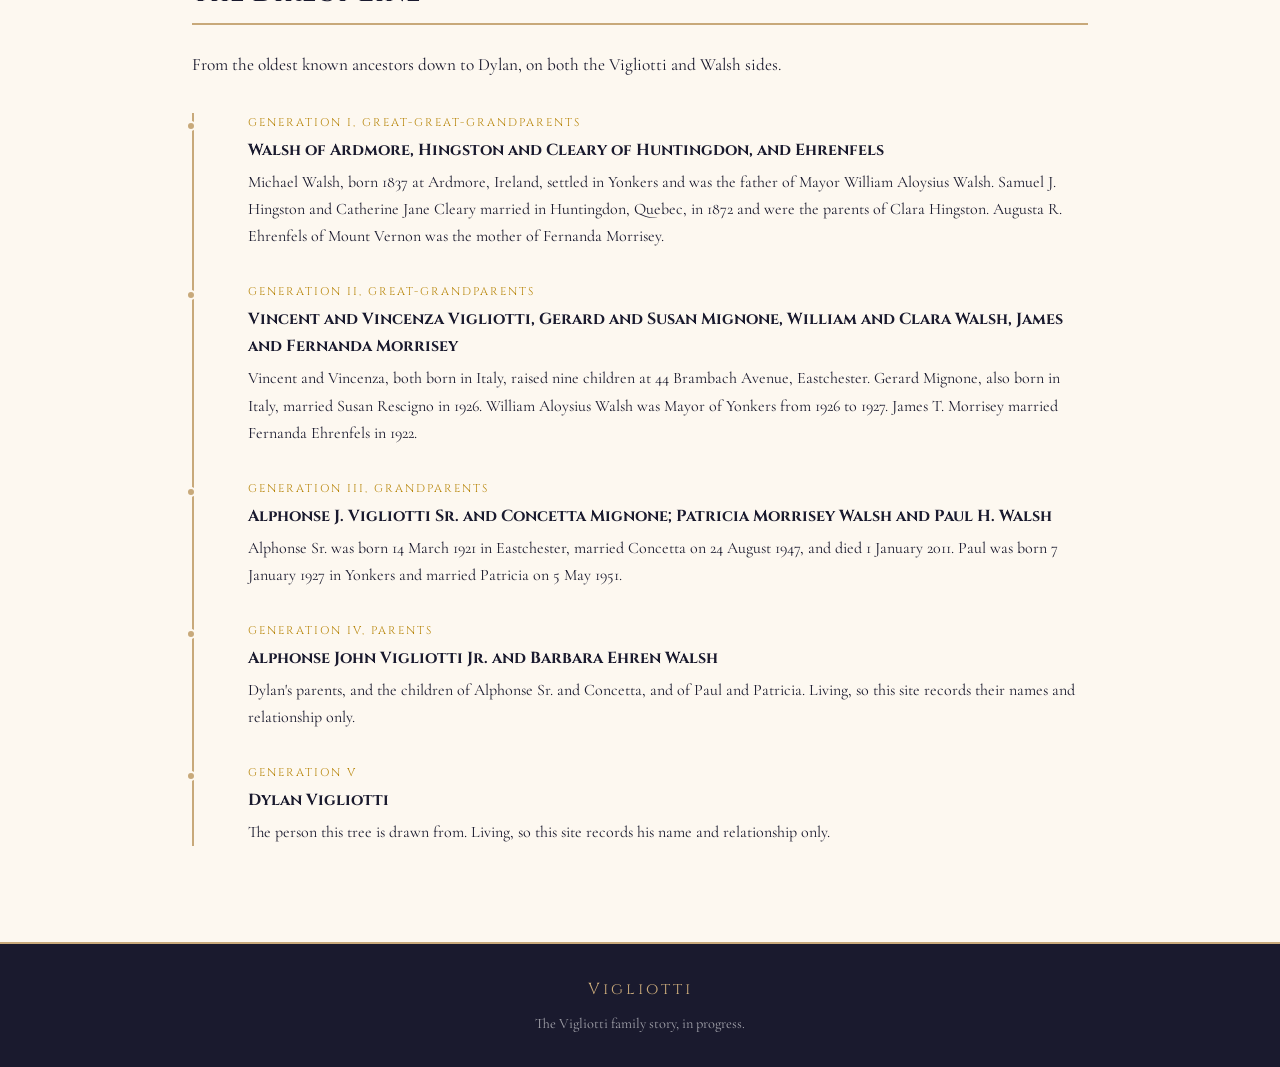
==== commit d68efc0b: "Add Ancestry and research finds from Alphonse Sr. back to Italy, Ireland and Quebec Record Vincent a" ====
--- a/index.html
+++ b/index.html
@@ -38,8 +38,8 @@
         <div class="hero-title">Vigliotti</div>
         <h1>The Vigliotti Family Heritage</h1>
         <div class="intro-story">
-            <p>This site starts from Dylan Vigliotti, and from his parents, Alphonse John Vigliotti and Barbara Ehren Walsh. The first records in hand are two obituaries: one for Pasquale "Pat" Fucale, who married Susan Vigliotti in 1977, and one for Patricia Morrisey Walsh and Paul H. Walsh, who are Barbara's parents.</p>
-            <p>Research is just beginning. Each fact is labelled with how sure we are, and living people are shown by name and relationship only.</p>
+            <p>This site starts from Dylan Vigliotti, and from his parents, Alphonse John Vigliotti Jr. and Barbara Ehren Walsh. The tree now runs back to Vincent and Vincenza Vigliotti, who raised their family at 44 Brambach Avenue in Eastchester, and, on Barbara's side, to Michael Walsh of Ardmore, Ireland, and to the Hingston and Cleary family of Huntingdon, Quebec.</p>
+            <p>Each fact is labelled with how sure we are. Living people are shown by name and relationship only. Nothing on this site is a claim that anyone is eligible for Italian citizenship.</p>
             <p class="intro-note">Note: This research is ongoing. Confidence levels are noted throughout.</p>
         </div>
     </div>
@@ -72,7 +72,7 @@
         </a>
         <a href="immigration.html" class="page-link">
             <span class="page-link-title">Immigration</span>
-            <span class="page-link-desc">Where the family came from, how they traveled, and where they settled. The Vigliotti journey is still being researched.</span>
+            <span class="page-link-desc">Where the family came from, how they traveled, and where they settled, including a probable 1903 arrival from Italy and Walsh and Hingston journeys from Ireland and Quebec.</span>
             <span class="page-link-arrow">&rarr;</span>
         </a>
         <a href="blank-page.html" class="page-link">
@@ -88,7 +88,7 @@
     </div>
 
     <h2 class="section-header" id="key-discoveries">Key Discoveries</h2>
-    <p class="section-body">Each card is a research find. The date is when it was found, not the date of the event. The full list lives on the <a href="discovery.html">Discovery Timeline</a>, and both pages read <code>data/discovery-timeline.json</code>.</p>
+    <p class="section-body">Each card is a research find. The date is when it was found, not the date of the event. The full list lives on the <a href="discovery.html">Discovery Timeline</a>, and both pages read <code>data/discovery-timeline.json</code>. The same finds are also recorded in <code>data/discoveries.json</code>.</p>
     <div class="discovery-grid" id="discoveryHome" data-discovery-limit="6">
         <noscript>
             <div class="discovery-card">
@@ -102,26 +102,31 @@
 
     <h2 class="section-header">The Direct Line</h2>
     <div class="section-body">
-        <p>From the oldest known ancestors on Barbara's side down to Dylan. Alphonse's parents are not yet known.</p>
+        <p>From the oldest known ancestors down to Dylan, on both the Vigliotti and Walsh sides.</p>
     </div>
     <div class="timeline">
         <div class="timeline-item">
-            <div class="timeline-year">Generation I, great-grandparents</div>
-            <h3>Morrisey, Ehrenfels, Walsh and Hingston</h3>
-            <p>James T. Morrisey and Fernanda (Ehrenfels) Morrisey, parents of Patricia. William A. Walsh and Clara (Hingston) Walsh, parents of Paul. Named in the 2019 Walsh obituary.</p>
+            <div class="timeline-year">Generation I, great-great-grandparents</div>
+            <h3>Walsh of Ardmore, Hingston and Cleary of Huntingdon, and Ehrenfels</h3>
+            <p>Michael Walsh, born 1837 at Ardmore, Ireland, settled in Yonkers and was the father of Mayor William Aloysius Walsh. Samuel J. Hingston and Catherine Jane Cleary married in Huntingdon, Quebec, in 1872 and were the parents of Clara Hingston. Augusta R. Ehrenfels of Mount Vernon was the mother of Fernanda Morrisey.</p>
         </div>
         <div class="timeline-item">
-            <div class="timeline-year">Generation II, grandparents</div>
-            <h3>Patricia Morrisey Walsh and Paul H. Walsh</h3>
-            <p>Married 5 May 1951. Patricia was born in Bronxville and died on 4 September 2019. Paul was born in Yonkers and died on 27 September 2019. They raised their children in Larchmont and later lived in Rye.</p>
+            <div class="timeline-year">Generation II, great-grandparents</div>
+            <h3>Vincent and Vincenza Vigliotti, Gerard and Susan Mignone, William and Clara Walsh, James and Fernanda Morrisey</h3>
+            <p>Vincent and Vincenza, both born in Italy, raised nine children at 44 Brambach Avenue, Eastchester. Gerard Mignone, also born in Italy, married Susan Rescigno in 1926. William Aloysius Walsh was Mayor of Yonkers from 1926 to 1927. James T. Morrisey married Fernanda Ehrenfels in 1922.</p>
         </div>
         <div class="timeline-item">
-            <div class="timeline-year">Generation III, parents</div>
-            <h3>Alphonse John Vigliotti and Barbara Ehren Walsh</h3>
-            <p>Dylan's parents. Living, so this site records their names and relationship only.</p>
+            <div class="timeline-year">Generation III, grandparents</div>
+            <h3>Alphonse J. Vigliotti Sr. and Concetta Mignone; Patricia Morrisey Walsh and Paul H. Walsh</h3>
+            <p>Alphonse Sr. was born 14 March 1921 in Eastchester, married Concetta on 24 August 1947, and died 1 January 2011. Paul was born 7 January 1927 in Yonkers and married Patricia on 5 May 1951.</p>
         </div>
         <div class="timeline-item">
-            <div class="timeline-year">Generation IV</div>
+            <div class="timeline-year">Generation IV, parents</div>
+            <h3>Alphonse John Vigliotti Jr. and Barbara Ehren Walsh</h3>
+            <p>Dylan's parents, and the children of Alphonse Sr. and Concetta, and of Paul and Patricia. Living, so this site records their names and relationship only.</p>
+        </div>
+        <div class="timeline-item">
+            <div class="timeline-year">Generation V</div>
             <h3>Dylan Vigliotti</h3>
             <p>The person this tree is drawn from. Living, so this site records his name and relationship only.</p>
         </div>
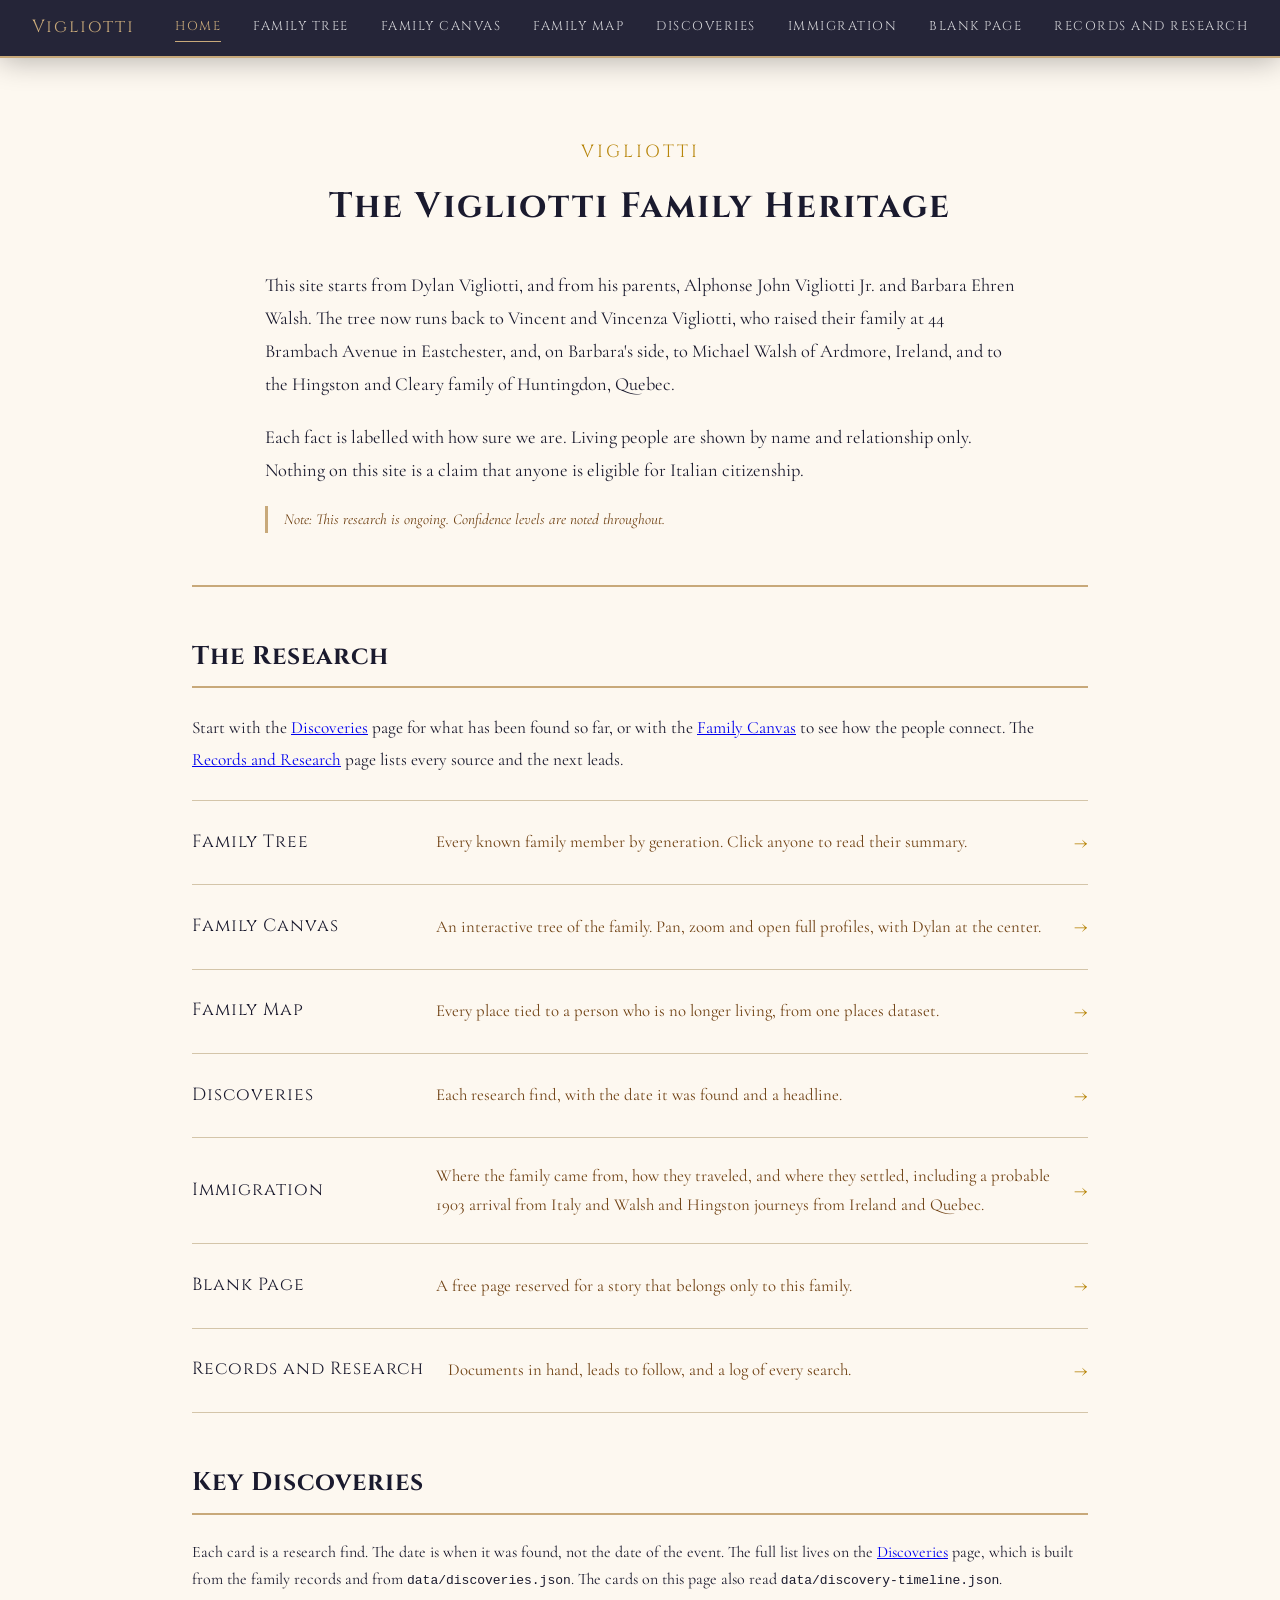
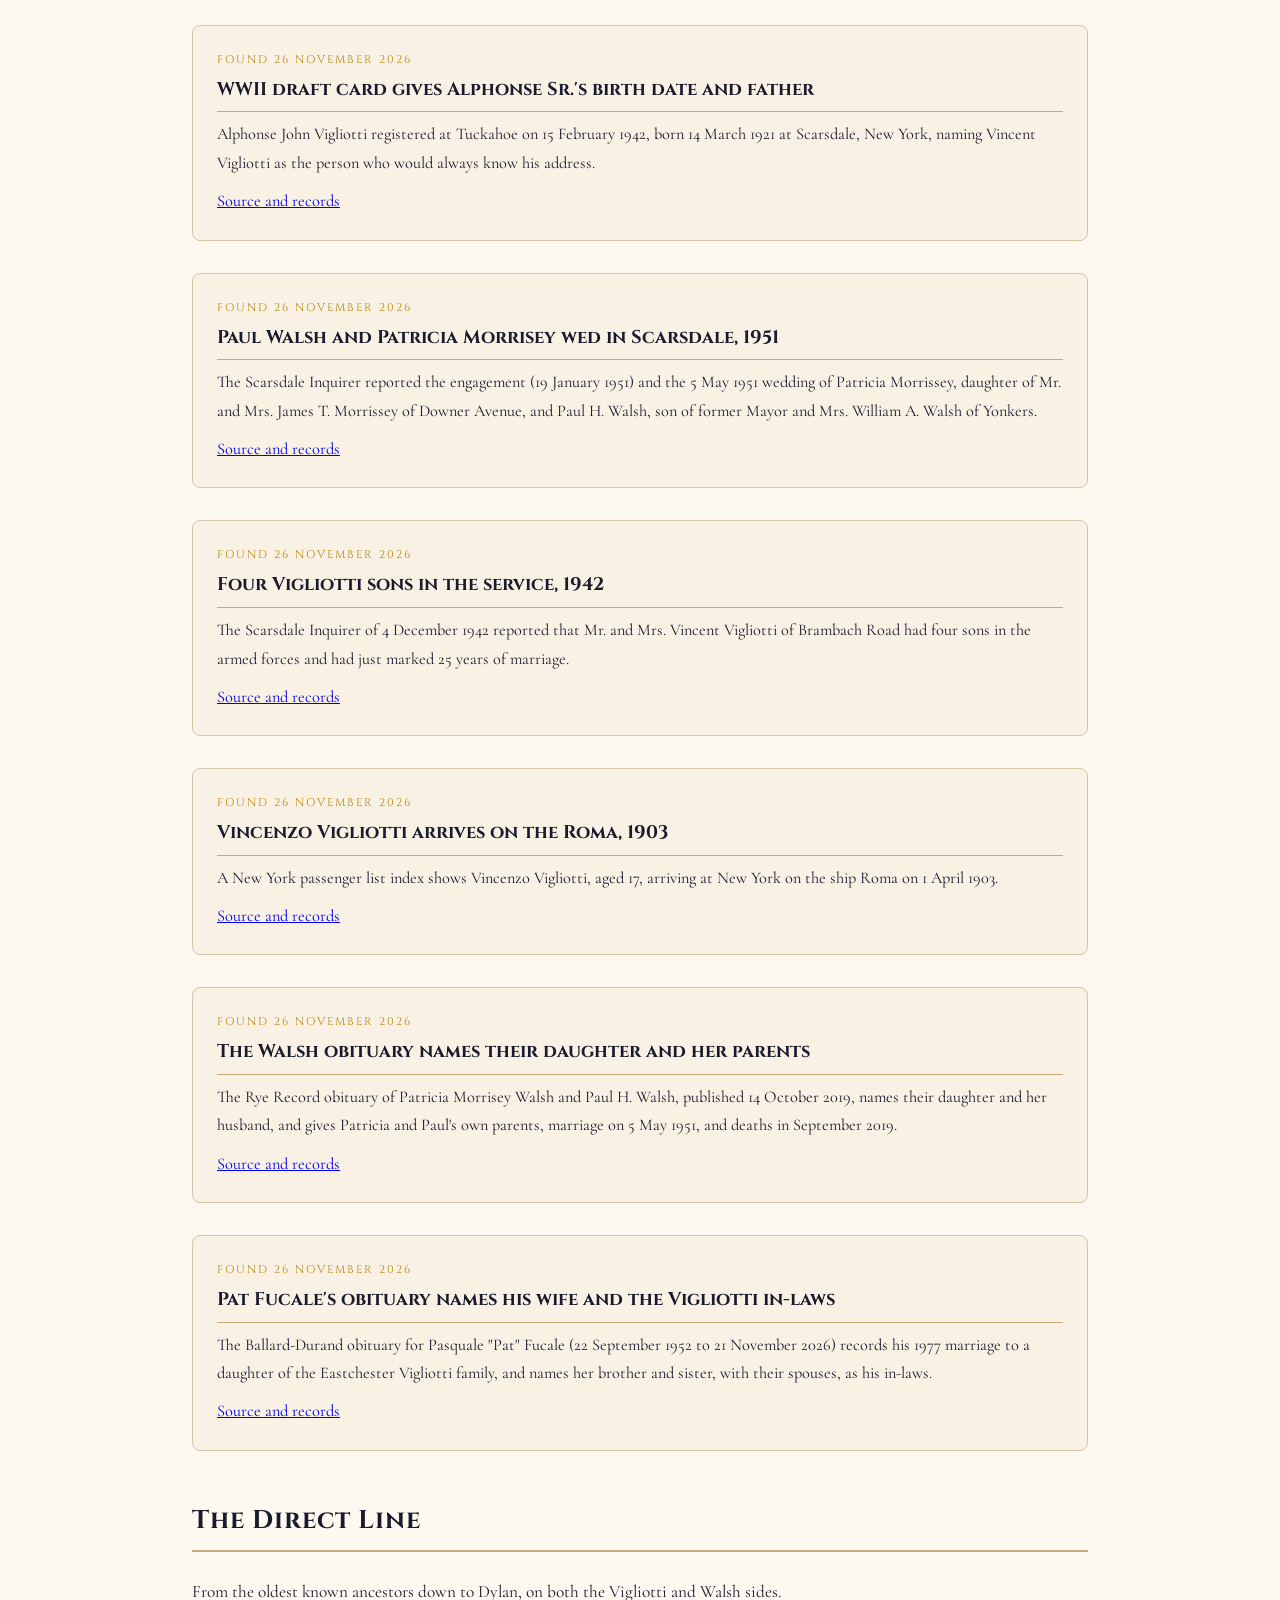
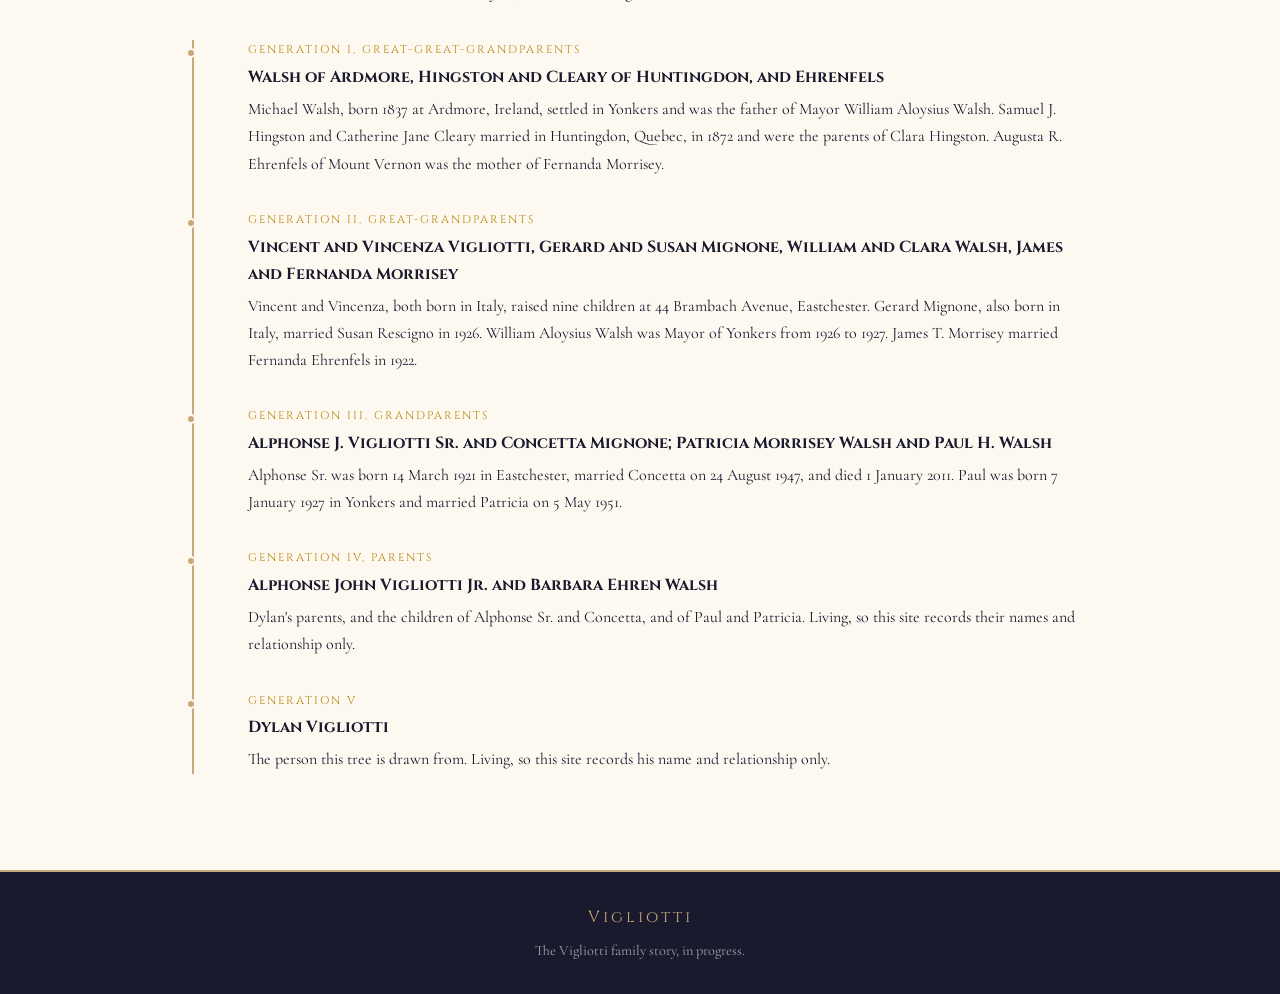
==== commit fcf5629d: "Turn on the Discovery Timeline with engine 1.2.0 Point deploy.yml and check.yml at build-site.yml@v1" ====
--- a/index.html
+++ b/index.html
@@ -4,7 +4,7 @@
     <meta charset="UTF-8">
     <meta name="viewport" content="width=device-width, initial-scale=1.0, viewport-fit=cover">
     <title>The Vigliotti Family Heritage</title>
-    <meta name="description" content="The Vigliotti family story: family tree, interactive canvas, family map, discovery timeline, immigration, and the records behind them.">
+    <meta name="description" content="The Vigliotti family story: family tree, interactive canvas, family map, discoveries, immigration, and the records behind them.">
     <link rel="preconnect" href="https://fonts.googleapis.com">
     <link rel="preconnect" href="https://fonts.gstatic.com" crossorigin>
     <link href="https://fonts.googleapis.com/css2?family=Cinzel:wght@400;600;700&family=Cormorant+Garamond:ital,wght@0,400;0,500;0,600;1,400;1,500&family=EB+Garamond:ital,wght@0,400;0,500;0,600;1,400&display=swap" rel="stylesheet">
@@ -21,7 +21,7 @@
             <a href="family-tree.html">Family Tree</a>
             <a href="tree-canvas.html">Family Canvas</a>
             <a href="map.html">Family Map</a>
-            <a href="discovery.html">Discovery Timeline</a>
+            <a href="discoveries.html">Discoveries</a>
             <a href="immigration.html">Immigration</a>
             <a href="blank-page.html">Blank Page</a>
             <a href="research.html">Records and Research</a>
@@ -46,7 +46,7 @@
 
     <h2 class="section-header">The Research</h2>
     <div class="section-body" style="margin-bottom: 1.5rem;">
-        <p>Start with the <a href="discovery.html">Discovery Timeline</a> for what has been found so far, or with the <a href="tree-canvas.html">Family Canvas</a> to see how the people connect. The <a href="research.html">Records and Research</a> page lists every source and the next leads.</p>
+        <p>Start with the <a href="discoveries.html">Discoveries</a> page for what has been found so far, or with the <a href="tree-canvas.html">Family Canvas</a> to see how the people connect. The <a href="research.html">Records and Research</a> page lists every source and the next leads.</p>
     </div>
 
     <div class="page-list">
@@ -65,8 +65,8 @@
             <span class="page-link-desc">Every place tied to a person who is no longer living, from one places dataset.</span>
             <span class="page-link-arrow">&rarr;</span>
         </a>
-        <a href="discovery.html" class="page-link">
-            <span class="page-link-title">Discovery Timeline</span>
+        <a href="discoveries.html" class="page-link">
+            <span class="page-link-title">Discoveries</span>
             <span class="page-link-desc">Each research find, with the date it was found and a headline.</span>
             <span class="page-link-arrow">&rarr;</span>
         </a>
@@ -88,13 +88,13 @@
     </div>
 
     <h2 class="section-header" id="key-discoveries">Key Discoveries</h2>
-    <p class="section-body">Each card is a research find. The date is when it was found, not the date of the event. The full list lives on the <a href="discovery.html">Discovery Timeline</a>, and both pages read <code>data/discovery-timeline.json</code>. The same finds are also recorded in <code>data/discoveries.json</code>.</p>
+    <p class="section-body">Each card is a research find. The date is when it was found, not the date of the event. The full list lives on the <a href="discoveries.html">Discoveries</a> page, which is built from the family records and from <code>data/discoveries.json</code>. The cards on this page also read <code>data/discovery-timeline.json</code>.</p>
     <div class="discovery-grid" id="discoveryHome" data-discovery-limit="6">
         <noscript>
             <div class="discovery-card">
                 <span class="discovery-era">Found 26 November 2026</span>
                 <h3>Pat Fucale's obituary names Susan Vigliotti and the Vigliotti in-laws</h3>
-                <p>See the <a href="discovery.html">Discovery Timeline</a> for the full entry and the source.</p>
+                <p>See the <a href="discoveries.html">Discoveries</a> page for the full entry and the source.</p>
             </div>
         </noscript>
         <p class="placeholder-text" id="discoveryHomeFallback">Loading the discoveries.</p>
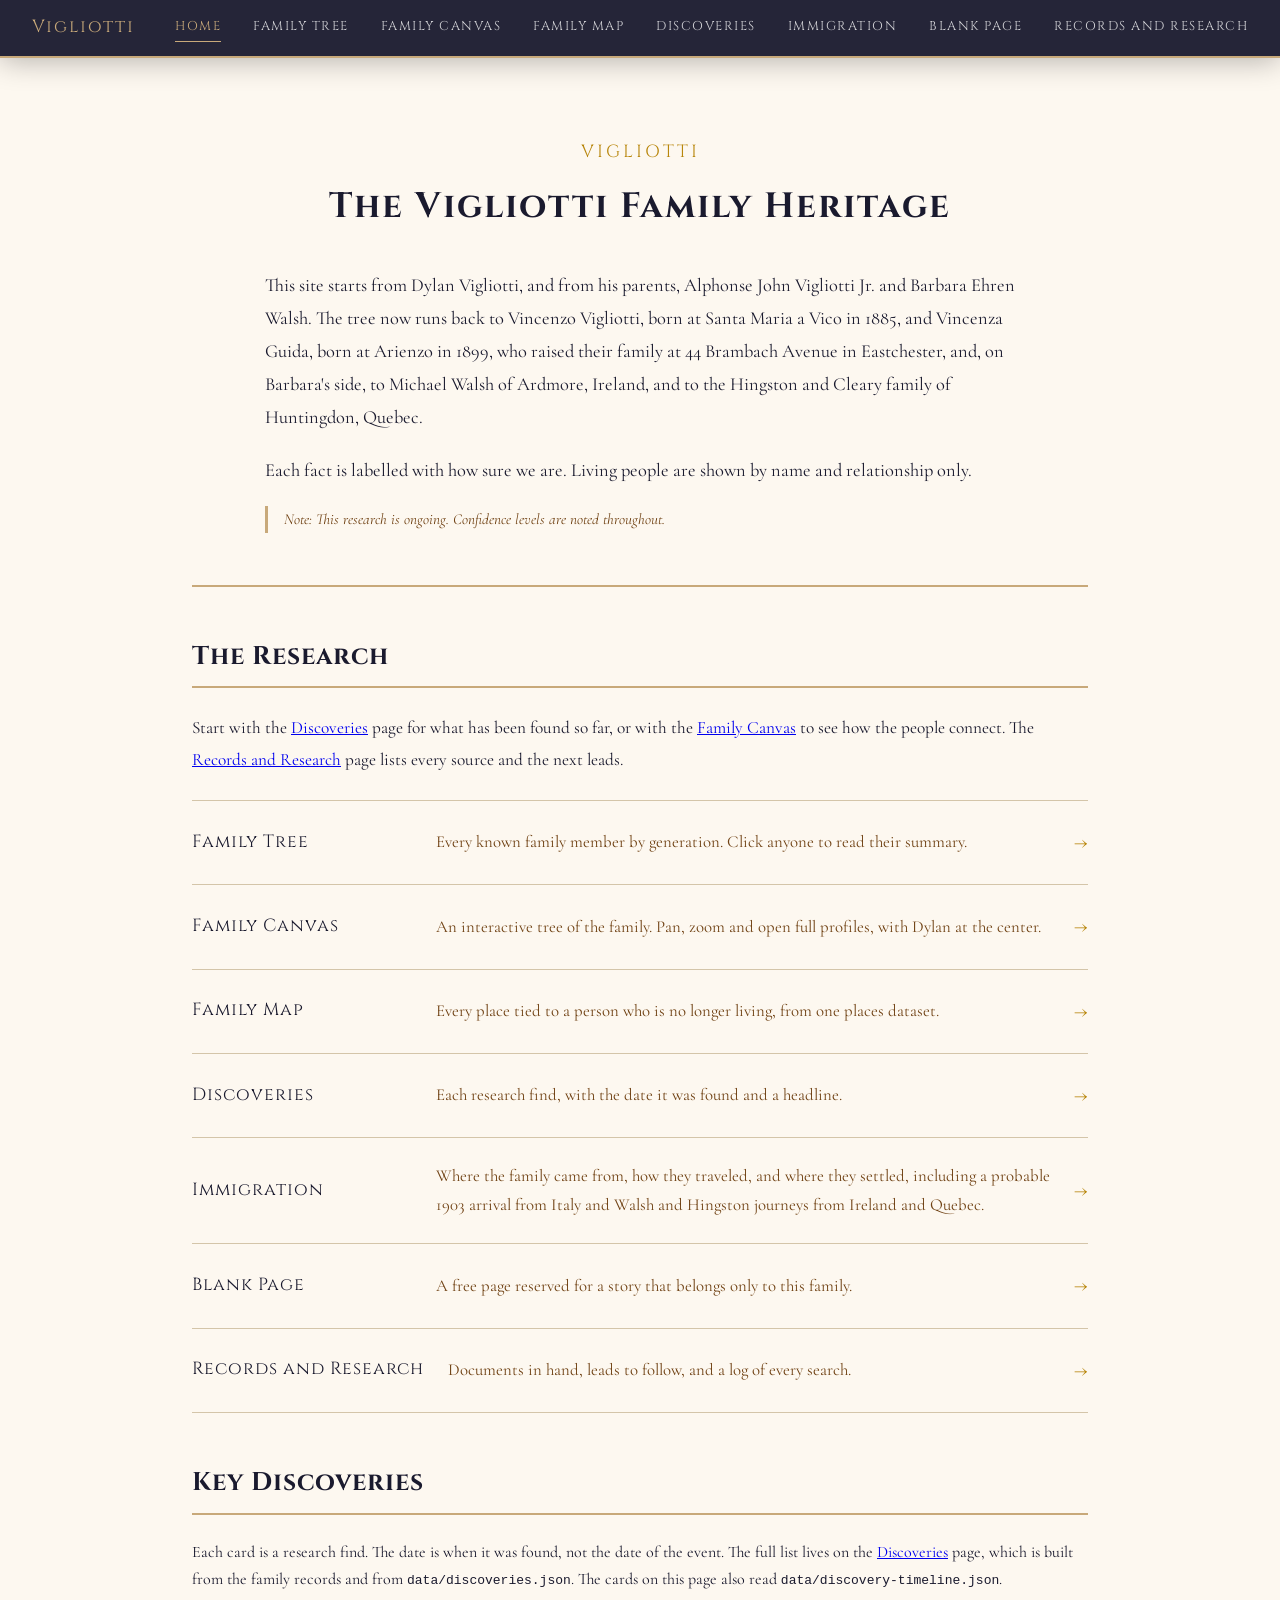
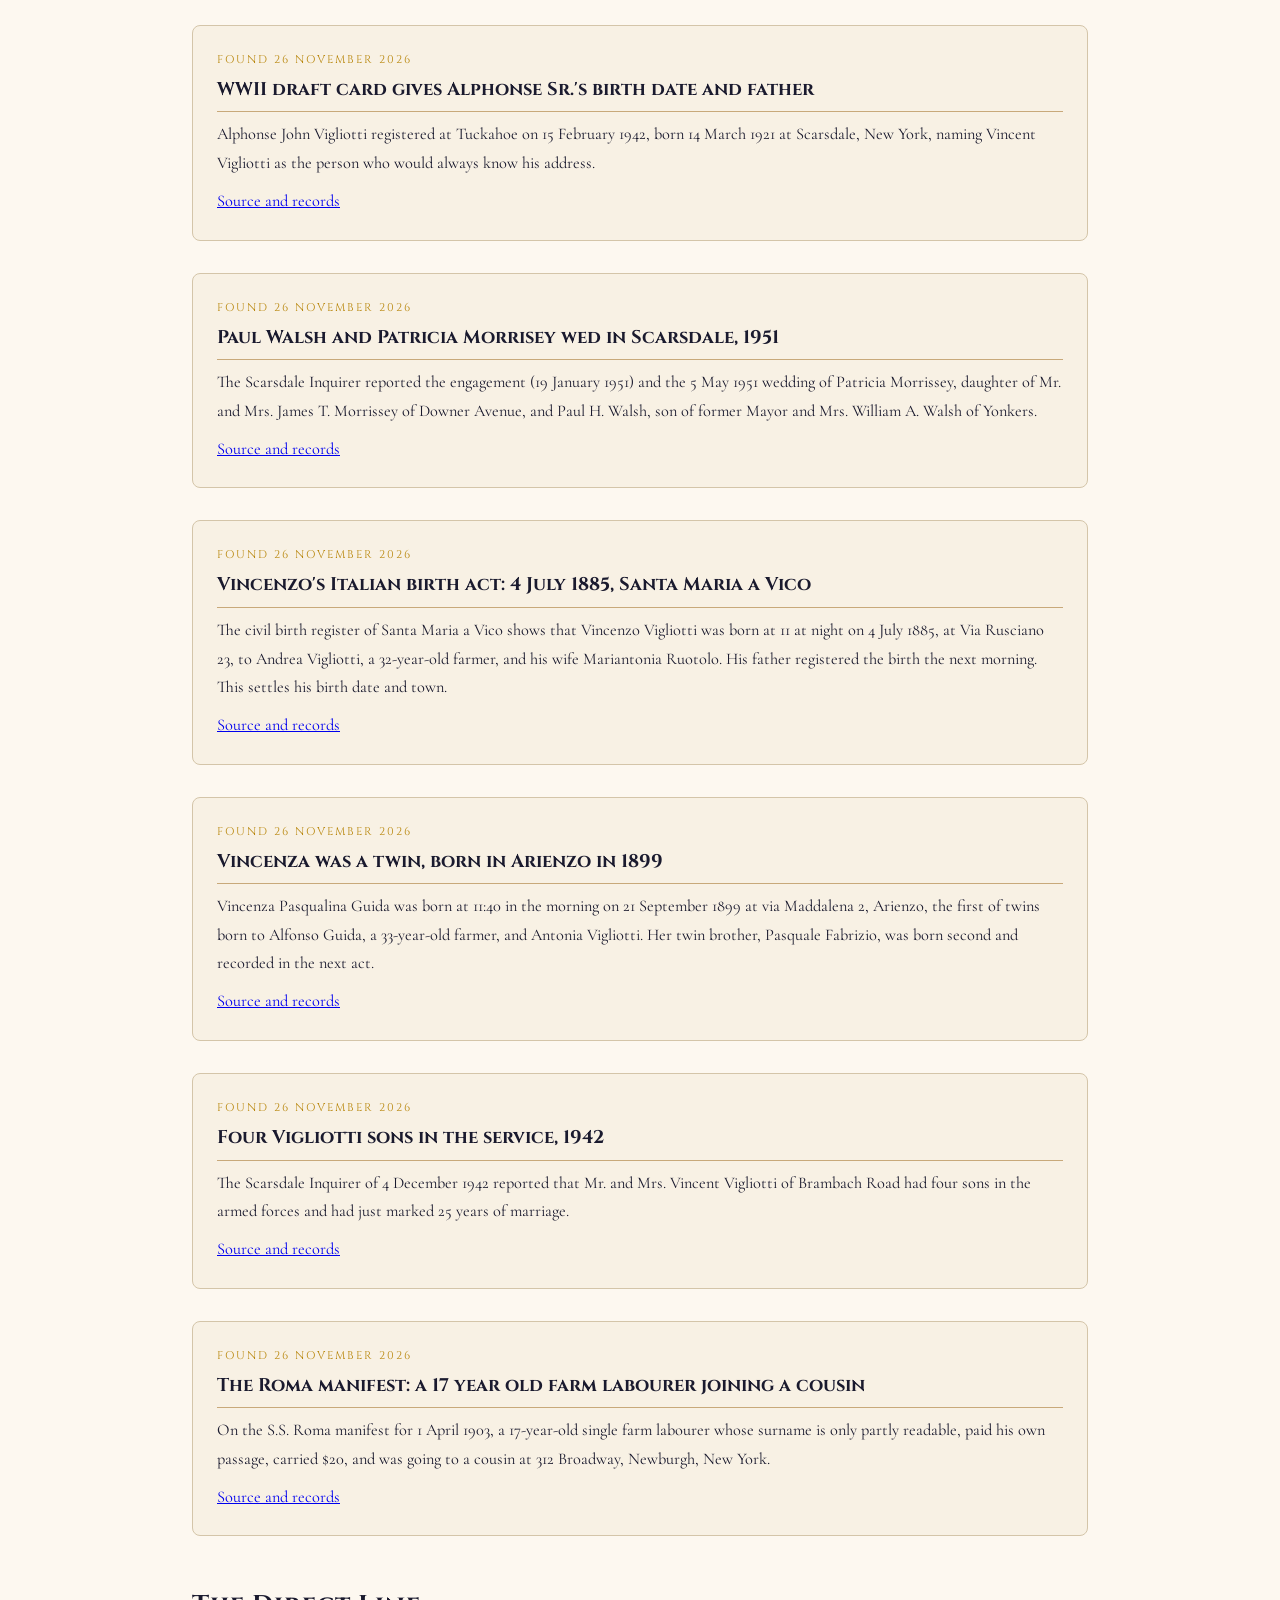
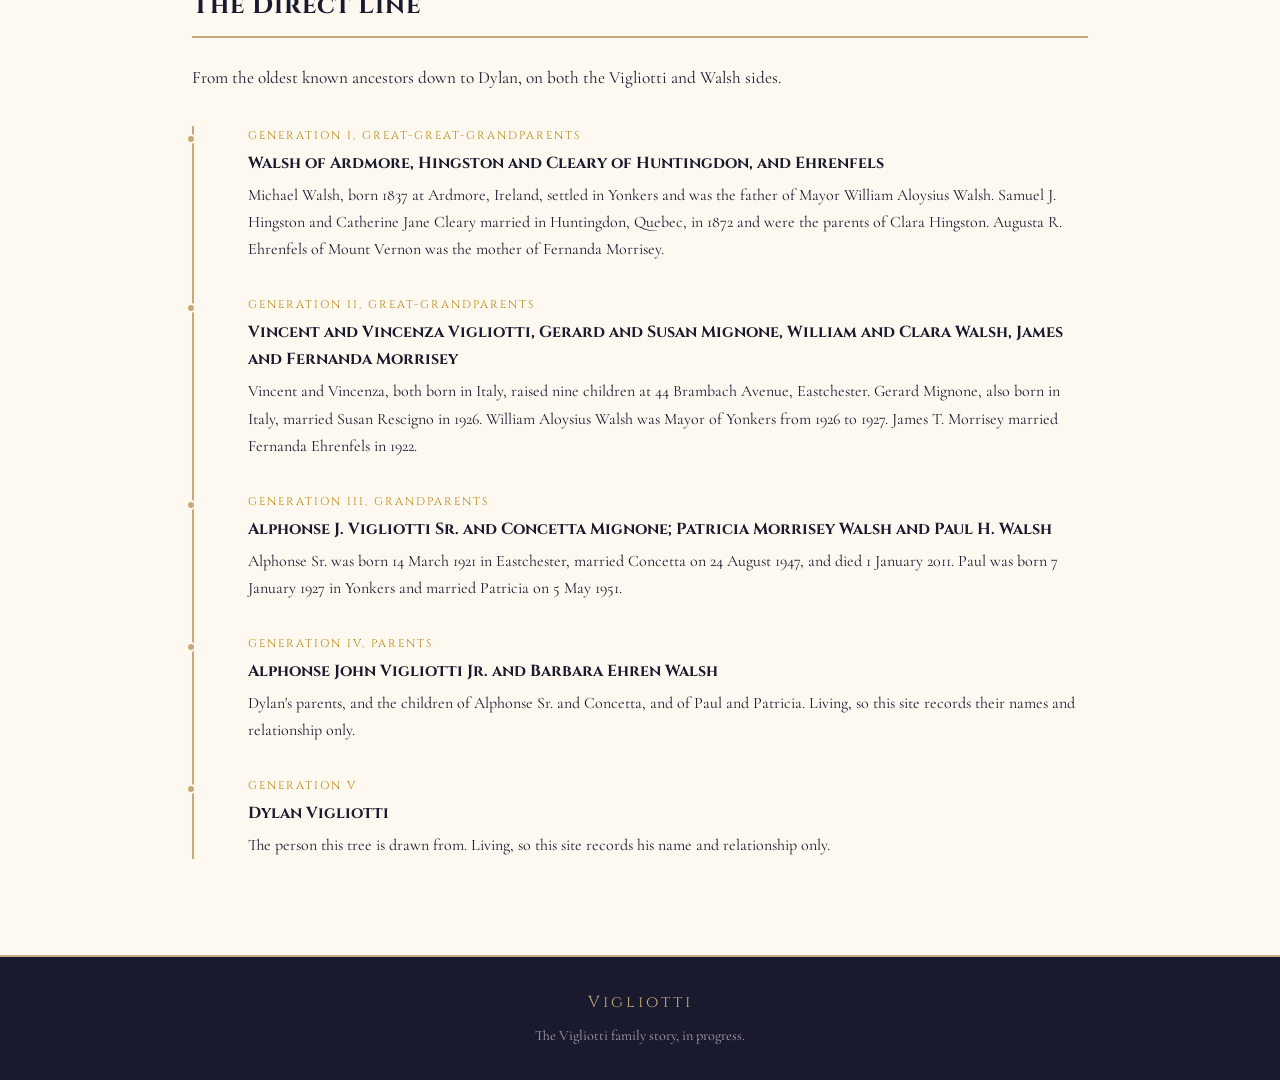
==== commit 72854762: "Add Italian civil acts, census citizenship, and two more generations Record Vincenzo's 1885 birth at" ====
--- a/index.html
+++ b/index.html
@@ -38,8 +38,8 @@
         <div class="hero-title">Vigliotti</div>
         <h1>The Vigliotti Family Heritage</h1>
         <div class="intro-story">
-            <p>This site starts from Dylan Vigliotti, and from his parents, Alphonse John Vigliotti Jr. and Barbara Ehren Walsh. The tree now runs back to Vincent and Vincenza Vigliotti, who raised their family at 44 Brambach Avenue in Eastchester, and, on Barbara's side, to Michael Walsh of Ardmore, Ireland, and to the Hingston and Cleary family of Huntingdon, Quebec.</p>
-            <p>Each fact is labelled with how sure we are. Living people are shown by name and relationship only. Nothing on this site is a claim that anyone is eligible for Italian citizenship.</p>
+            <p>This site starts from Dylan Vigliotti, and from his parents, Alphonse John Vigliotti Jr. and Barbara Ehren Walsh. The tree now runs back to Vincenzo Vigliotti, born at Santa Maria a Vico in 1885, and Vincenza Guida, born at Arienzo in 1899, who raised their family at 44 Brambach Avenue in Eastchester, and, on Barbara's side, to Michael Walsh of Ardmore, Ireland, and to the Hingston and Cleary family of Huntingdon, Quebec.</p>
+            <p>Each fact is labelled with how sure we are. Living people are shown by name and relationship only. </p>
             <p class="intro-note">Note: This research is ongoing. Confidence levels are noted throughout.</p>
         </div>
     </div>
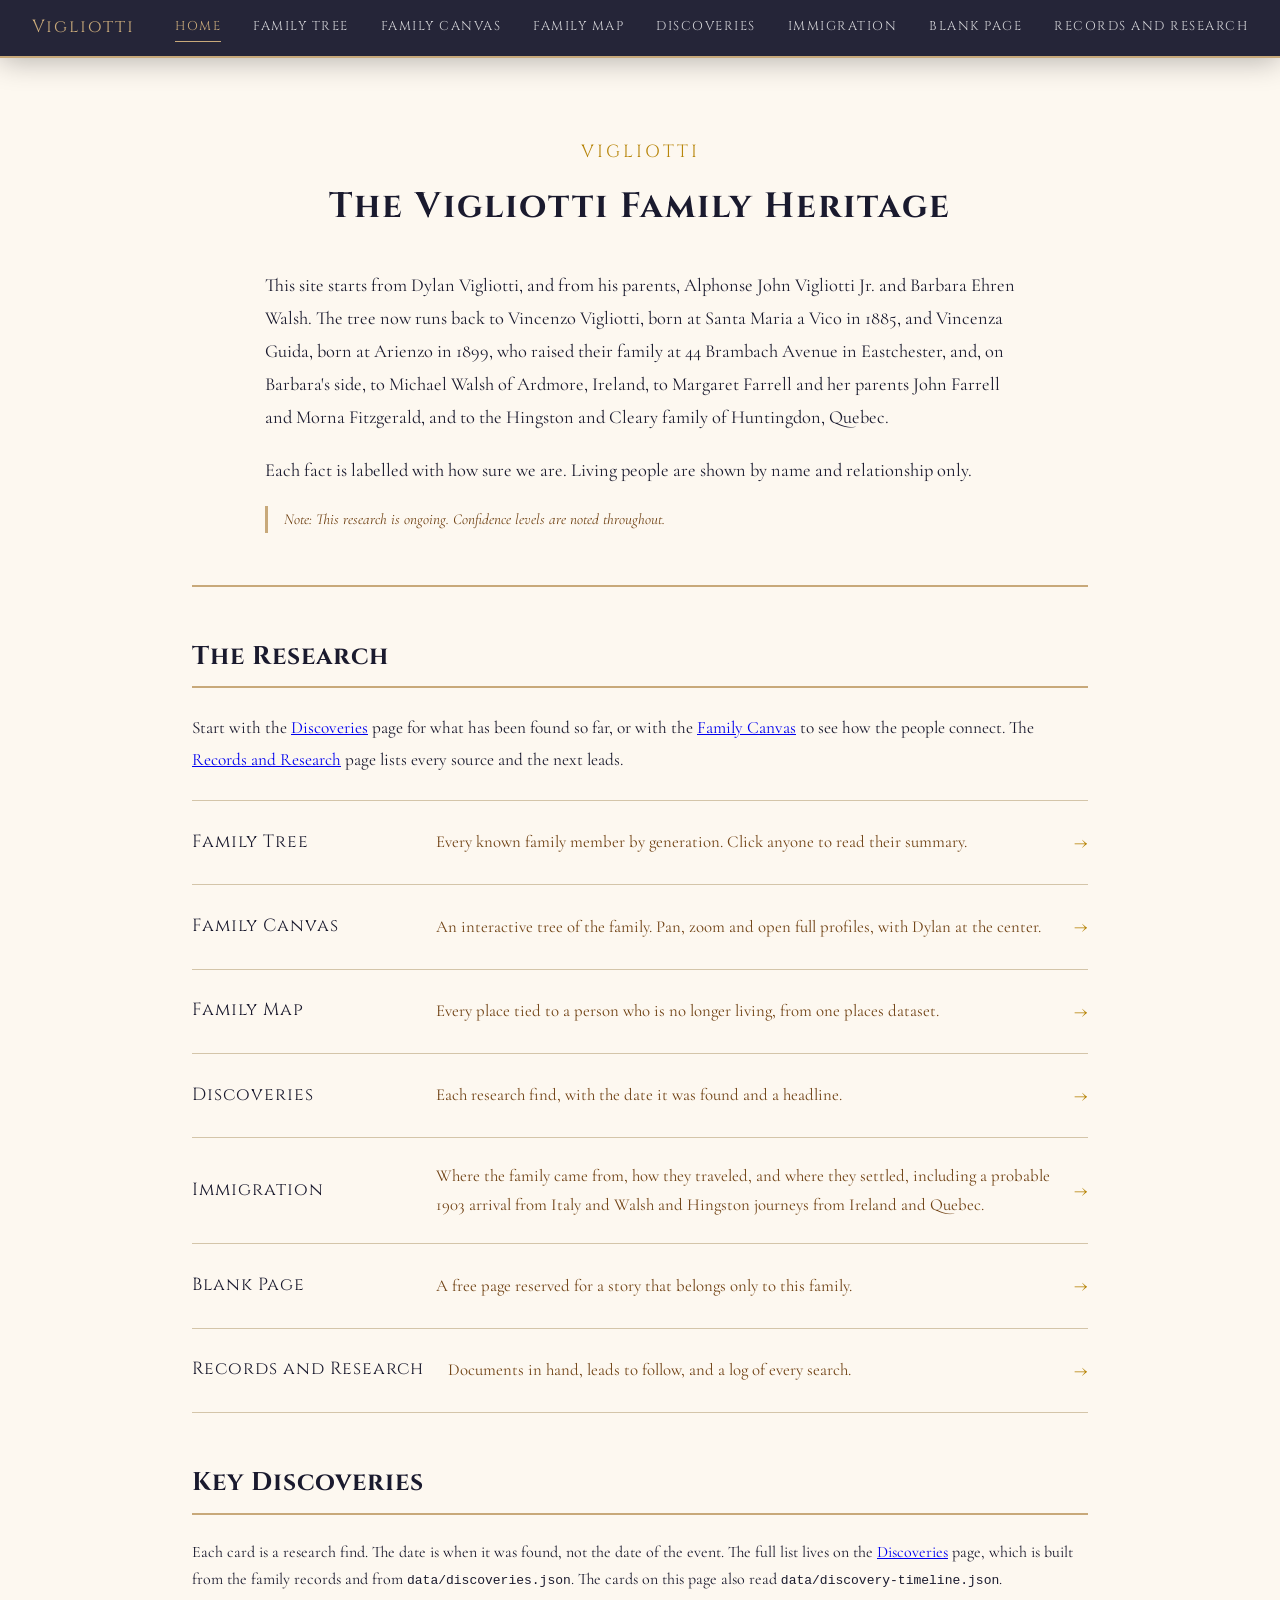
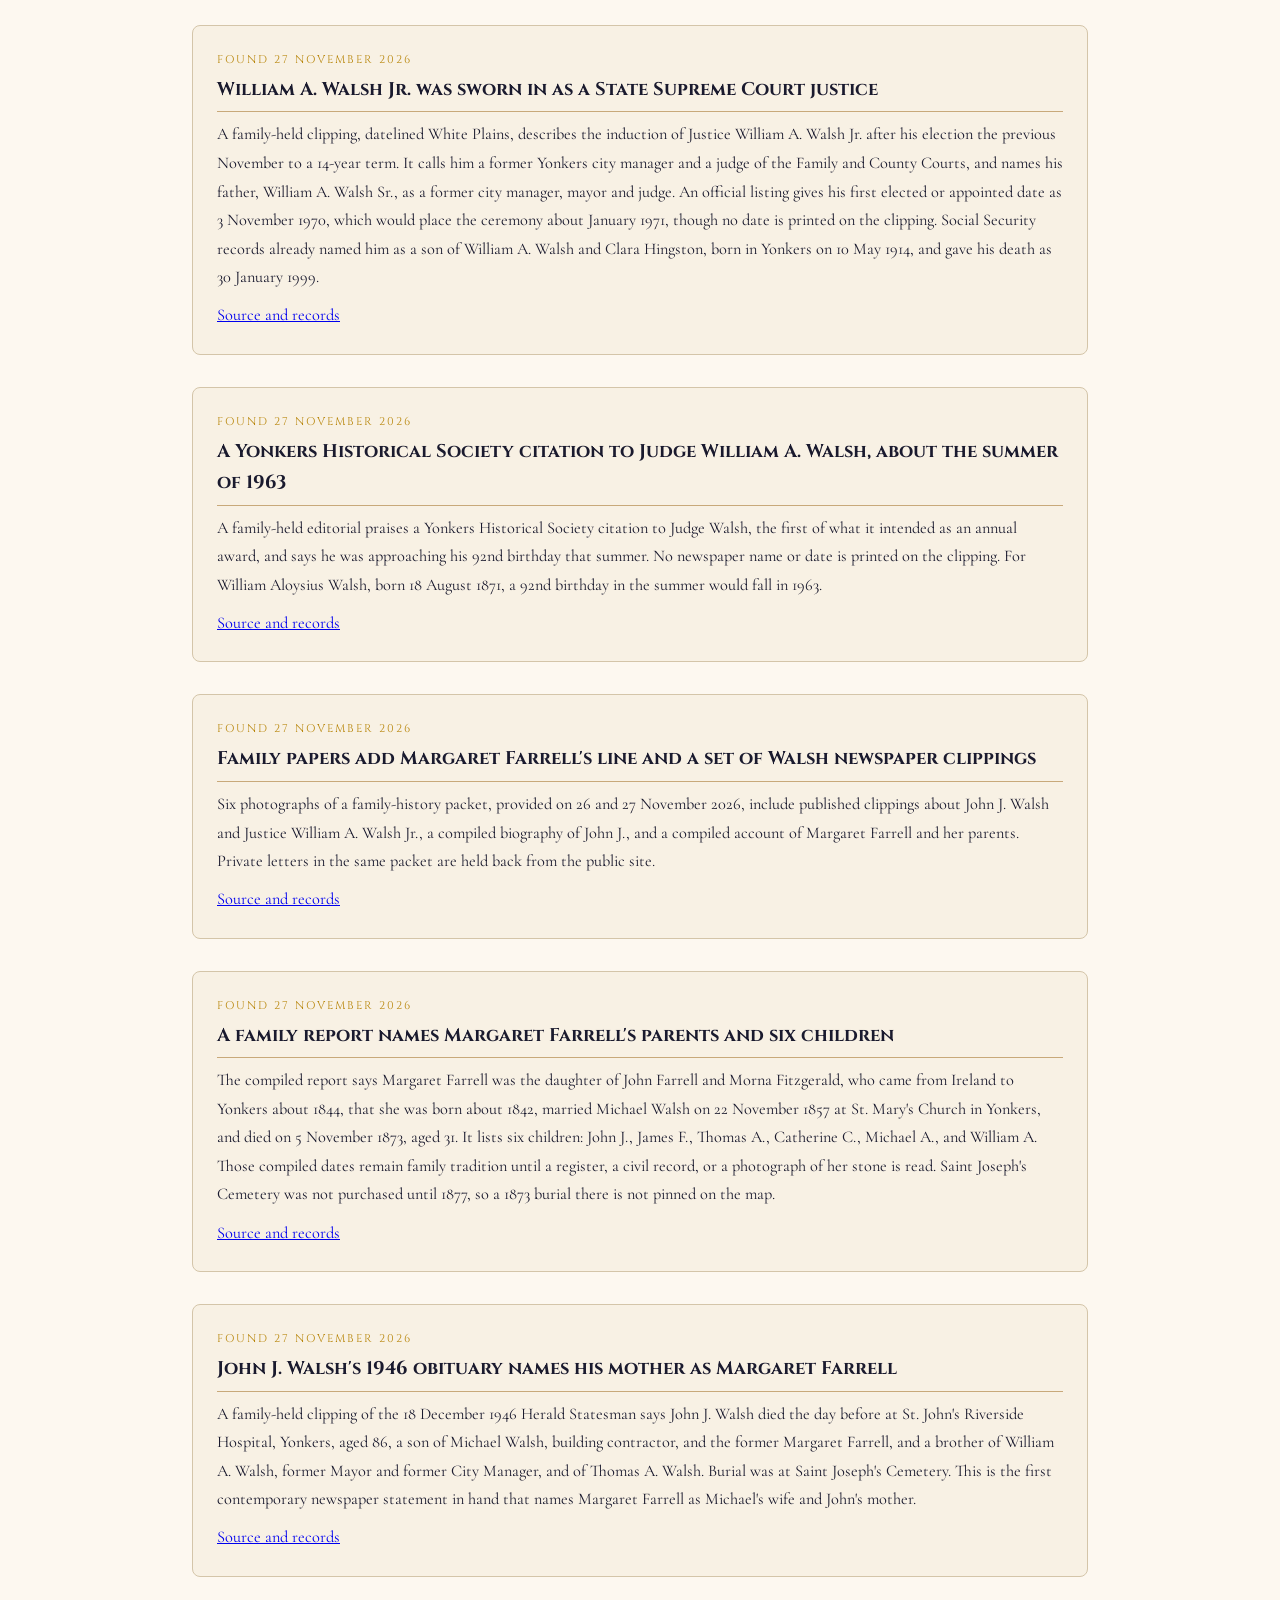
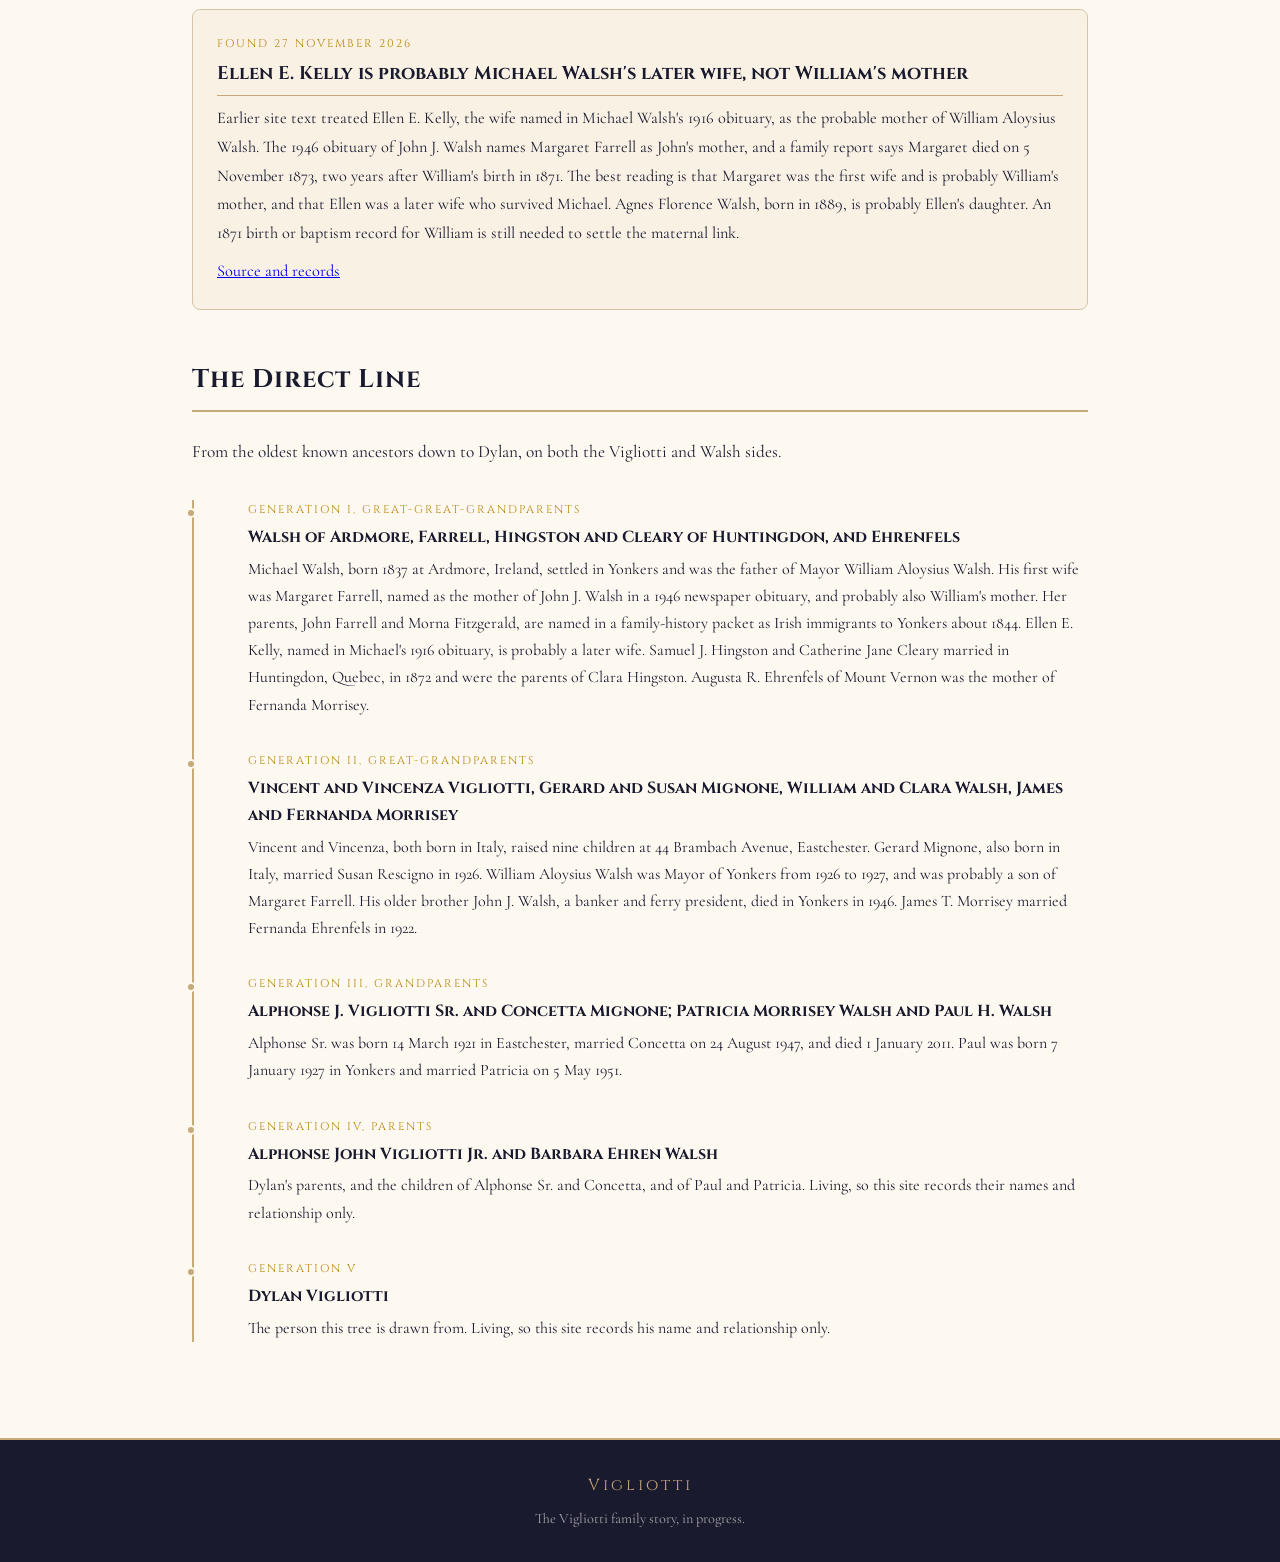
==== commit a273a27a: "Update the research and home pages for the Walsh family papers Add the new Walsh documents, the Marg" ====
--- a/index.html
+++ b/index.html
@@ -38,7 +38,7 @@
         <div class="hero-title">Vigliotti</div>
         <h1>The Vigliotti Family Heritage</h1>
         <div class="intro-story">
-            <p>This site starts from Dylan Vigliotti, and from his parents, Alphonse John Vigliotti Jr. and Barbara Ehren Walsh. The tree now runs back to Vincenzo Vigliotti, born at Santa Maria a Vico in 1885, and Vincenza Guida, born at Arienzo in 1899, who raised their family at 44 Brambach Avenue in Eastchester, and, on Barbara's side, to Michael Walsh of Ardmore, Ireland, and to the Hingston and Cleary family of Huntingdon, Quebec.</p>
+            <p>This site starts from Dylan Vigliotti, and from his parents, Alphonse John Vigliotti Jr. and Barbara Ehren Walsh. The tree now runs back to Vincenzo Vigliotti, born at Santa Maria a Vico in 1885, and Vincenza Guida, born at Arienzo in 1899, who raised their family at 44 Brambach Avenue in Eastchester, and, on Barbara's side, to Michael Walsh of Ardmore, Ireland, to Margaret Farrell and her parents John Farrell and Morna Fitzgerald, and to the Hingston and Cleary family of Huntingdon, Quebec.</p>
             <p>Each fact is labelled with how sure we are. Living people are shown by name and relationship only. </p>
             <p class="intro-note">Note: This research is ongoing. Confidence levels are noted throughout.</p>
         </div>
@@ -107,13 +107,13 @@
     <div class="timeline">
         <div class="timeline-item">
             <div class="timeline-year">Generation I, great-great-grandparents</div>
-            <h3>Walsh of Ardmore, Hingston and Cleary of Huntingdon, and Ehrenfels</h3>
-            <p>Michael Walsh, born 1837 at Ardmore, Ireland, settled in Yonkers and was the father of Mayor William Aloysius Walsh. Samuel J. Hingston and Catherine Jane Cleary married in Huntingdon, Quebec, in 1872 and were the parents of Clara Hingston. Augusta R. Ehrenfels of Mount Vernon was the mother of Fernanda Morrisey.</p>
+            <h3>Walsh of Ardmore, Farrell, Hingston and Cleary of Huntingdon, and Ehrenfels</h3>
+            <p>Michael Walsh, born 1837 at Ardmore, Ireland, settled in Yonkers and was the father of Mayor William Aloysius Walsh. His first wife was Margaret Farrell, named as the mother of John J. Walsh in a 1946 newspaper obituary, and probably also William's mother. Her parents, John Farrell and Morna Fitzgerald, are named in a family-history packet as Irish immigrants to Yonkers about 1844. Ellen E. Kelly, named in Michael's 1916 obituary, is probably a later wife. Samuel J. Hingston and Catherine Jane Cleary married in Huntingdon, Quebec, in 1872 and were the parents of Clara Hingston. Augusta R. Ehrenfels of Mount Vernon was the mother of Fernanda Morrisey.</p>
         </div>
         <div class="timeline-item">
             <div class="timeline-year">Generation II, great-grandparents</div>
             <h3>Vincent and Vincenza Vigliotti, Gerard and Susan Mignone, William and Clara Walsh, James and Fernanda Morrisey</h3>
-            <p>Vincent and Vincenza, both born in Italy, raised nine children at 44 Brambach Avenue, Eastchester. Gerard Mignone, also born in Italy, married Susan Rescigno in 1926. William Aloysius Walsh was Mayor of Yonkers from 1926 to 1927. James T. Morrisey married Fernanda Ehrenfels in 1922.</p>
+            <p>Vincent and Vincenza, both born in Italy, raised nine children at 44 Brambach Avenue, Eastchester. Gerard Mignone, also born in Italy, married Susan Rescigno in 1926. William Aloysius Walsh was Mayor of Yonkers from 1926 to 1927, and was probably a son of Margaret Farrell. His older brother John J. Walsh, a banker and ferry president, died in Yonkers in 1946. James T. Morrisey married Fernanda Ehrenfels in 1922.</p>
         </div>
         <div class="timeline-item">
             <div class="timeline-year">Generation III, grandparents</div>
--- a/styles.css
+++ b/styles.css
@@ -641,6 +641,7 @@
 .confidence-tag.confirmed { background: #d4edda; color: #155724; }
 .confidence-tag.strong { background: #cce5ff; color: #004085; }
 .confidence-tag.probable { background: #fff3cd; color: #856404; }
+.confidence-tag.family-tradition { background: #e8e0d4; color: #5c4a32; }
 .confidence-tag.unconfirmed { background: #f8d7da; color: #721c24; }
 
 /* ===== TIMELINE ===== */
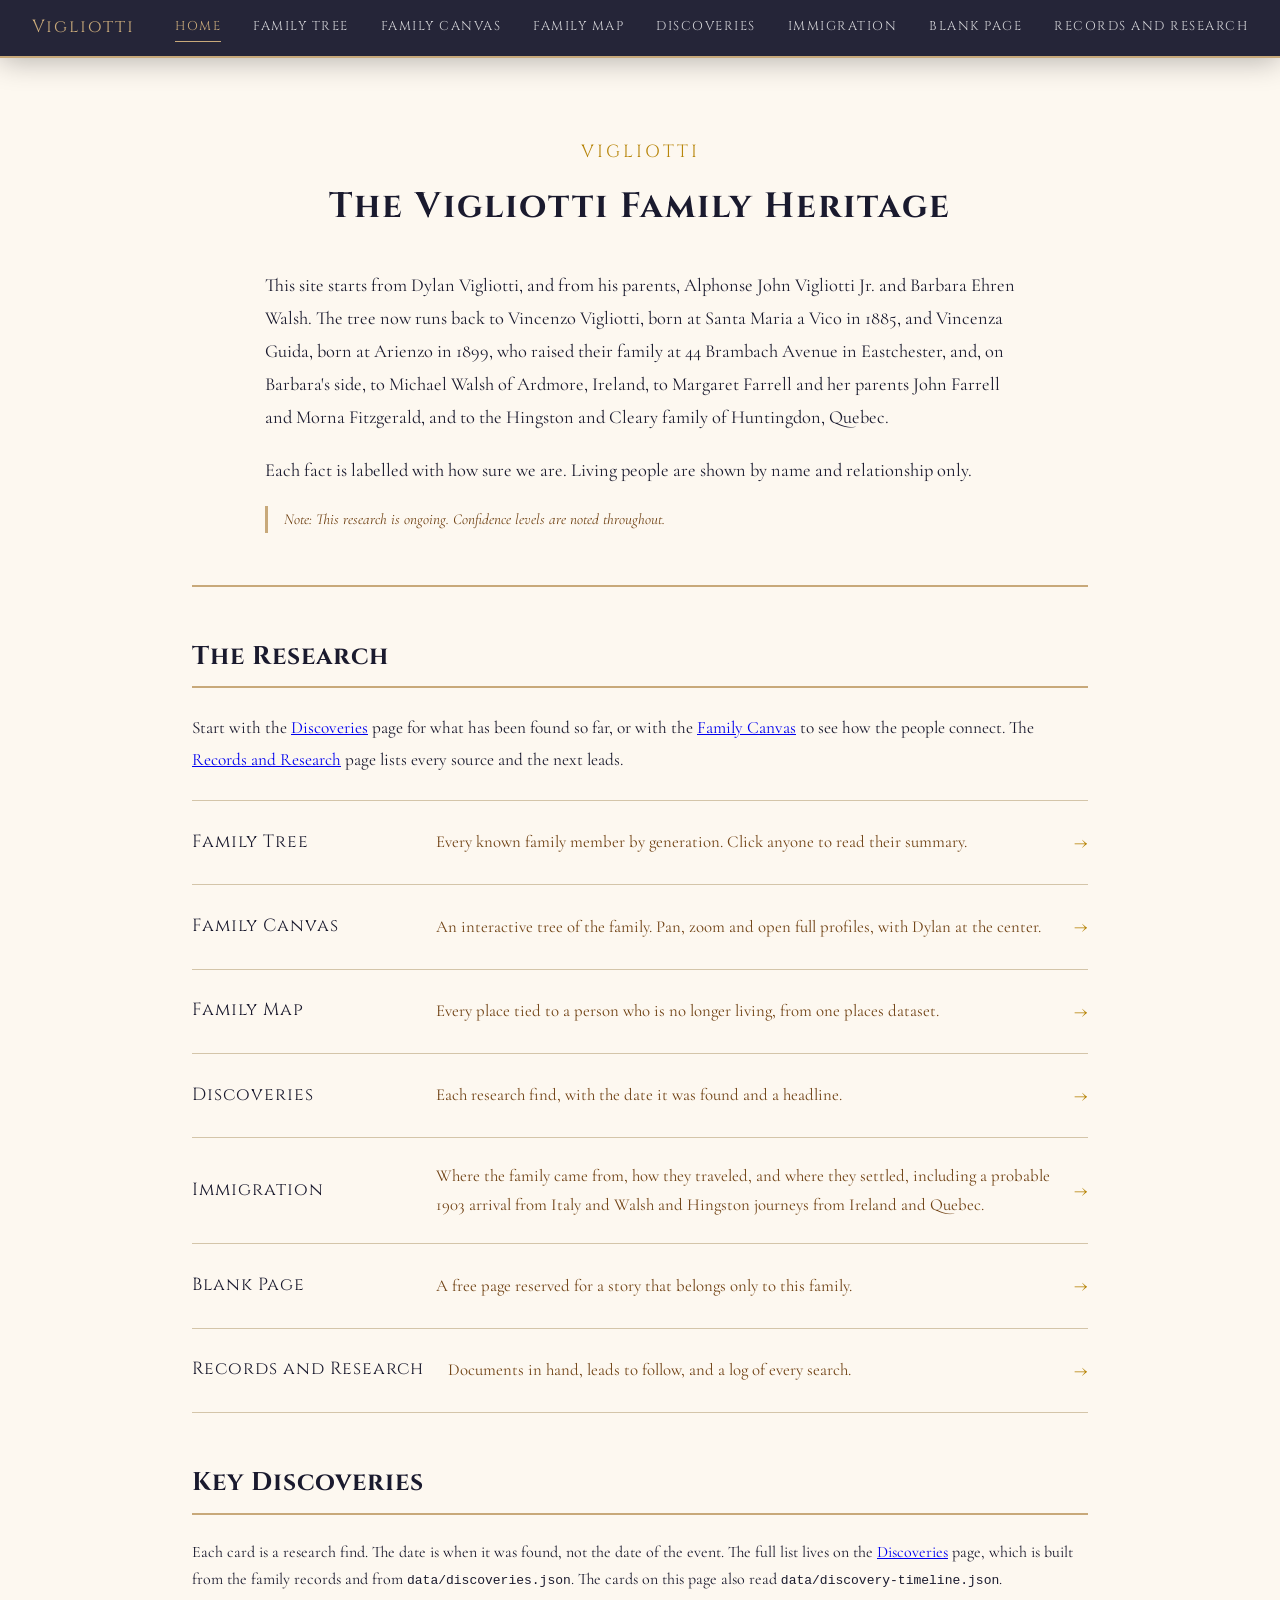
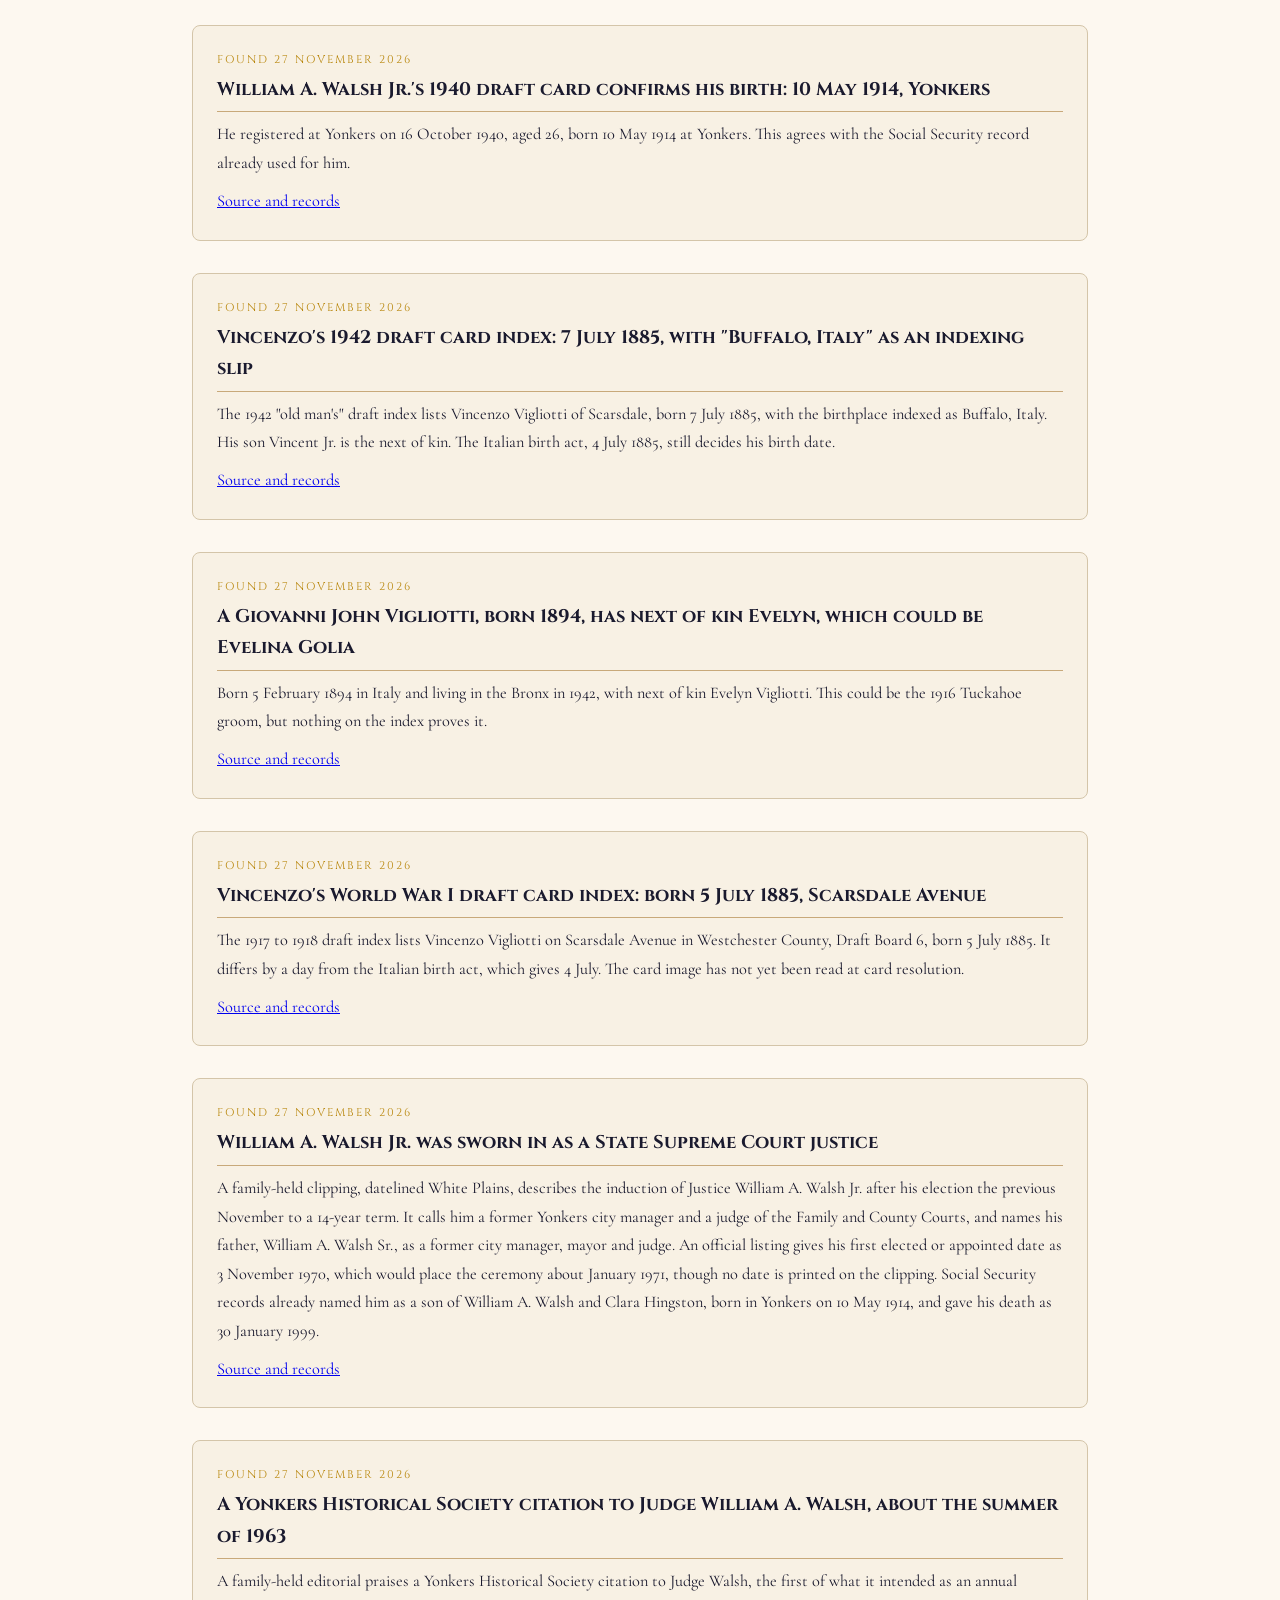
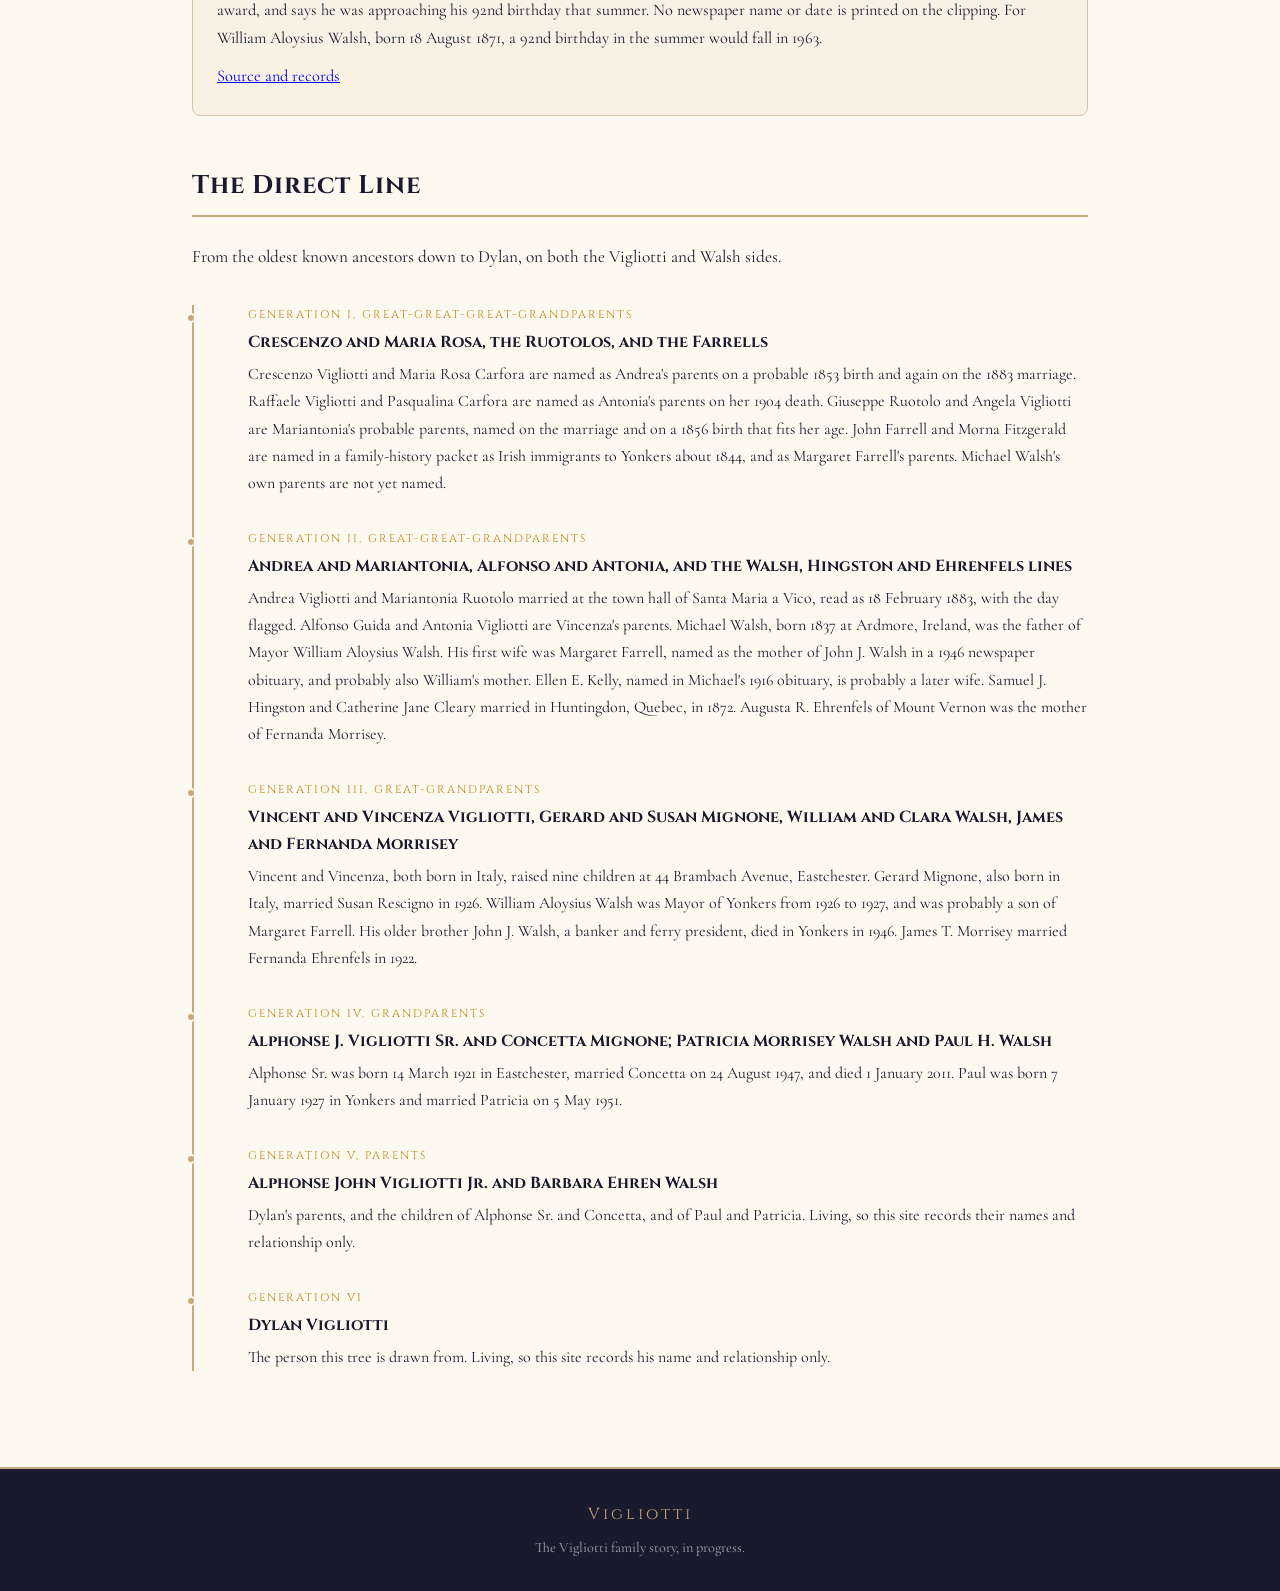
==== commit d80818a2: "Move the site build onto engine 1.5.0 and correct the generation labels. The workflows now call buil" ====
--- a/index.html
+++ b/index.html
@@ -106,27 +106,32 @@
     </div>
     <div class="timeline">
         <div class="timeline-item">
-            <div class="timeline-year">Generation I, great-great-grandparents</div>
-            <h3>Walsh of Ardmore, Farrell, Hingston and Cleary of Huntingdon, and Ehrenfels</h3>
-            <p>Michael Walsh, born 1837 at Ardmore, Ireland, settled in Yonkers and was the father of Mayor William Aloysius Walsh. His first wife was Margaret Farrell, named as the mother of John J. Walsh in a 1946 newspaper obituary, and probably also William's mother. Her parents, John Farrell and Morna Fitzgerald, are named in a family-history packet as Irish immigrants to Yonkers about 1844. Ellen E. Kelly, named in Michael's 1916 obituary, is probably a later wife. Samuel J. Hingston and Catherine Jane Cleary married in Huntingdon, Quebec, in 1872 and were the parents of Clara Hingston. Augusta R. Ehrenfels of Mount Vernon was the mother of Fernanda Morrisey.</p>
+            <div class="timeline-year">Generation I, great-great-great-grandparents</div>
+            <h3>Crescenzo and Maria Rosa, the Ruotolos, and the Farrells</h3>
+            <p>Crescenzo Vigliotti and Maria Rosa Carfora are named as Andrea's parents on a probable 1853 birth and again on the 1883 marriage. Raffaele Vigliotti and Pasqualina Carfora are named as Antonia's parents on her 1904 death. Giuseppe Ruotolo and Angela Vigliotti are Mariantonia's probable parents, named on the marriage and on a 1856 birth that fits her age. John Farrell and Morna Fitzgerald are named in a family-history packet as Irish immigrants to Yonkers about 1844, and as Margaret Farrell's parents. Michael Walsh's own parents are not yet named.</p>
         </div>
         <div class="timeline-item">
-            <div class="timeline-year">Generation II, great-grandparents</div>
+            <div class="timeline-year">Generation II, great-great-grandparents</div>
+            <h3>Andrea and Mariantonia, Alfonso and Antonia, and the Walsh, Hingston and Ehrenfels lines</h3>
+            <p>Andrea Vigliotti and Mariantonia Ruotolo married at the town hall of Santa Maria a Vico, read as 18 February 1883, with the day flagged. Alfonso Guida and Antonia Vigliotti are Vincenza's parents. Michael Walsh, born 1837 at Ardmore, Ireland, was the father of Mayor William Aloysius Walsh. His first wife was Margaret Farrell, named as the mother of John J. Walsh in a 1946 newspaper obituary, and probably also William's mother. Ellen E. Kelly, named in Michael's 1916 obituary, is probably a later wife. Samuel J. Hingston and Catherine Jane Cleary married in Huntingdon, Quebec, in 1872. Augusta R. Ehrenfels of Mount Vernon was the mother of Fernanda Morrisey.</p>
+        </div>
+        <div class="timeline-item">
+            <div class="timeline-year">Generation III, great-grandparents</div>
             <h3>Vincent and Vincenza Vigliotti, Gerard and Susan Mignone, William and Clara Walsh, James and Fernanda Morrisey</h3>
             <p>Vincent and Vincenza, both born in Italy, raised nine children at 44 Brambach Avenue, Eastchester. Gerard Mignone, also born in Italy, married Susan Rescigno in 1926. William Aloysius Walsh was Mayor of Yonkers from 1926 to 1927, and was probably a son of Margaret Farrell. His older brother John J. Walsh, a banker and ferry president, died in Yonkers in 1946. James T. Morrisey married Fernanda Ehrenfels in 1922.</p>
         </div>
         <div class="timeline-item">
-            <div class="timeline-year">Generation III, grandparents</div>
+            <div class="timeline-year">Generation IV, grandparents</div>
             <h3>Alphonse J. Vigliotti Sr. and Concetta Mignone; Patricia Morrisey Walsh and Paul H. Walsh</h3>
             <p>Alphonse Sr. was born 14 March 1921 in Eastchester, married Concetta on 24 August 1947, and died 1 January 2011. Paul was born 7 January 1927 in Yonkers and married Patricia on 5 May 1951.</p>
         </div>
         <div class="timeline-item">
-            <div class="timeline-year">Generation IV, parents</div>
+            <div class="timeline-year">Generation V, parents</div>
             <h3>Alphonse John Vigliotti Jr. and Barbara Ehren Walsh</h3>
             <p>Dylan's parents, and the children of Alphonse Sr. and Concetta, and of Paul and Patricia. Living, so this site records their names and relationship only.</p>
         </div>
         <div class="timeline-item">
-            <div class="timeline-year">Generation V</div>
+            <div class="timeline-year">Generation VI</div>
             <h3>Dylan Vigliotti</h3>
             <p>The person this tree is drawn from. Living, so this site records his name and relationship only.</p>
         </div>
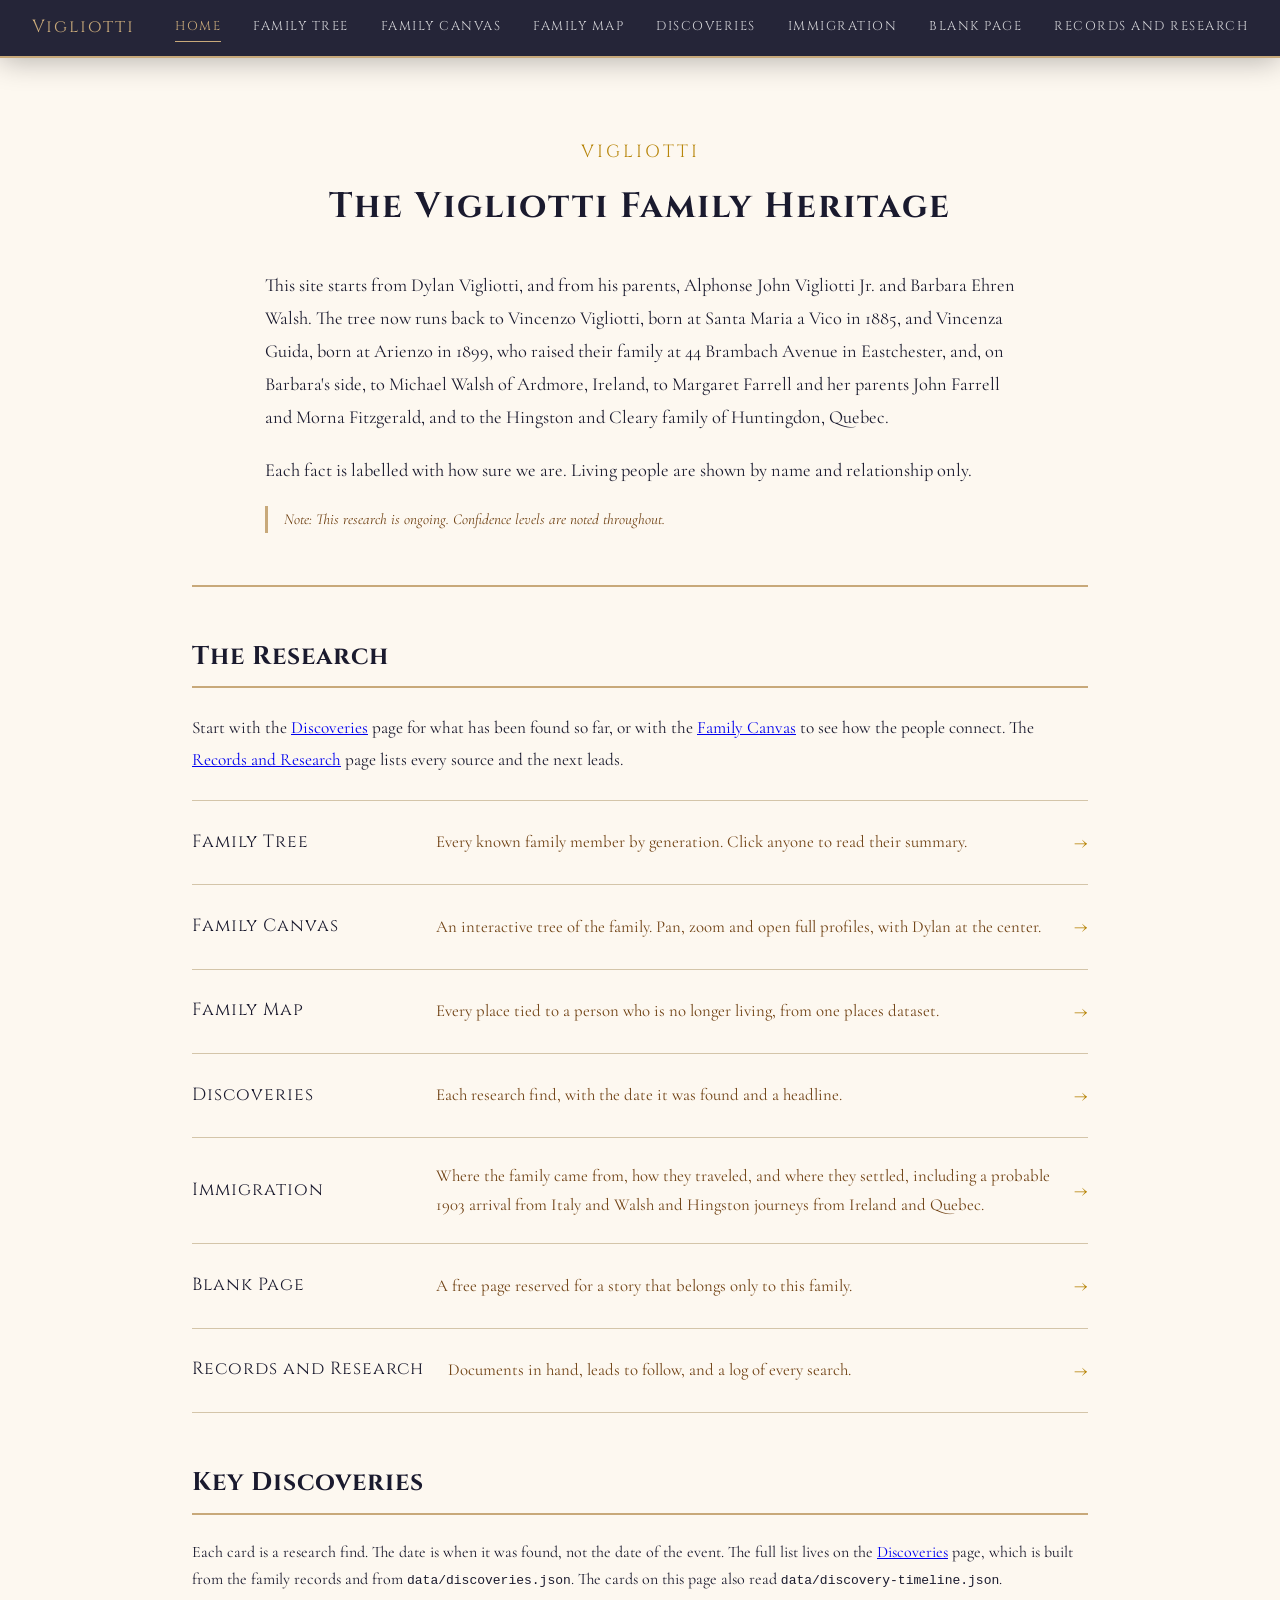
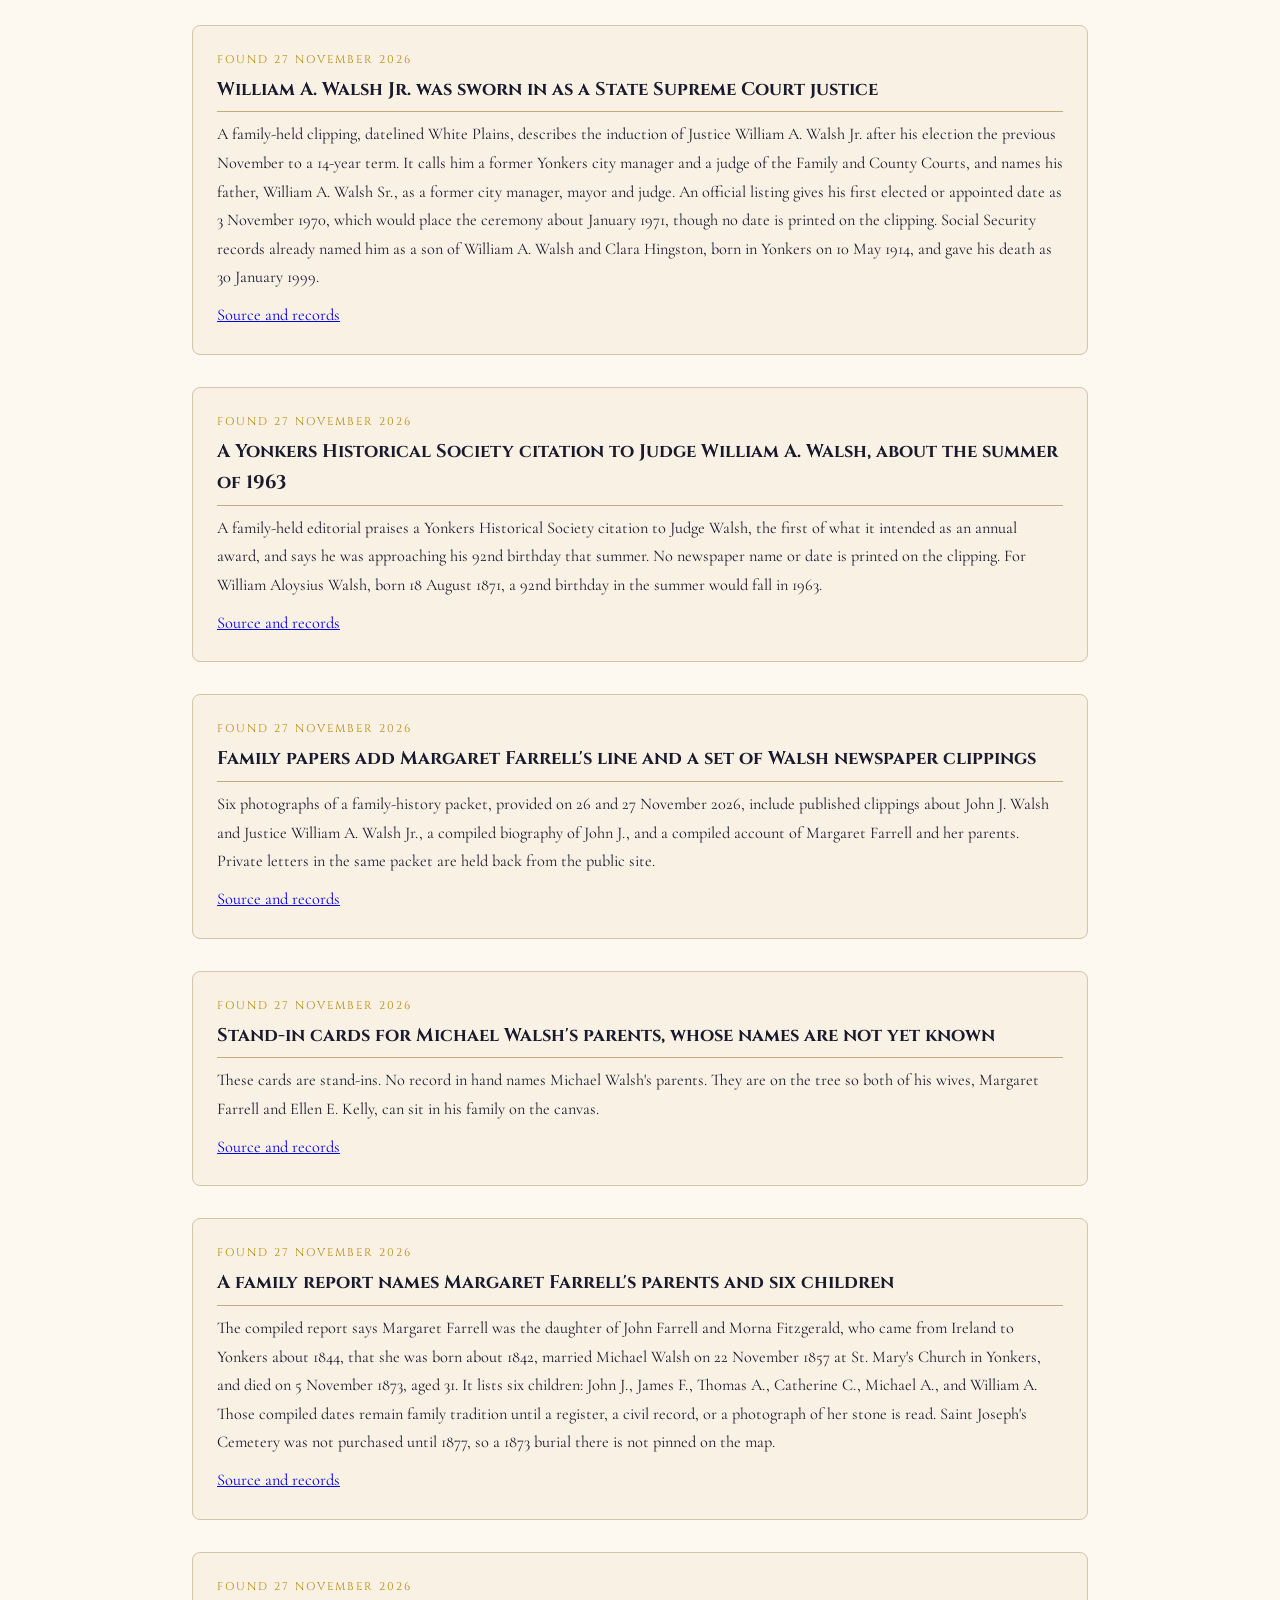
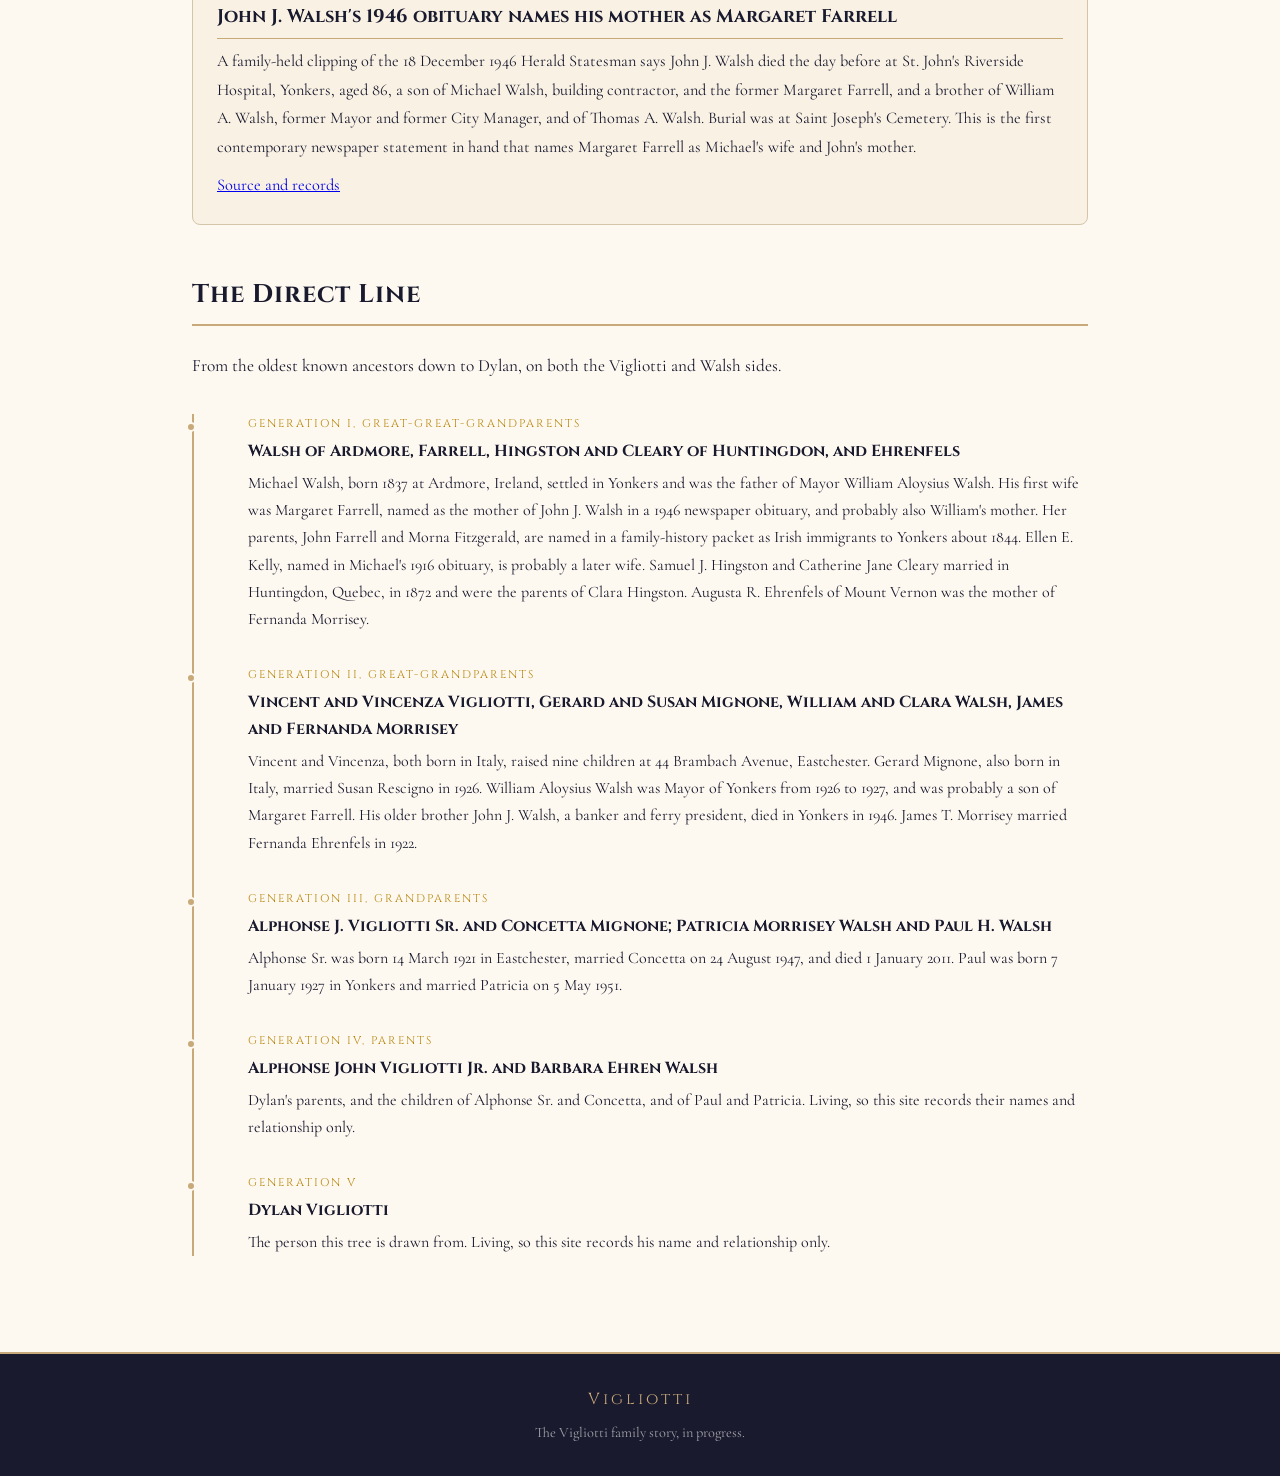
==== commit a2591281: "Merge pull request #2 from Belfiore/stuart/family-photos Add Walsh family papers and correct Ellen K" ====
--- a/index.html
+++ b/index.html
@@ -106,32 +106,27 @@
     </div>
     <div class="timeline">
         <div class="timeline-item">
-            <div class="timeline-year">Generation I, great-great-great-grandparents</div>
-            <h3>Crescenzo and Maria Rosa, the Ruotolos, and the Farrells</h3>
-            <p>Crescenzo Vigliotti and Maria Rosa Carfora are named as Andrea's parents on a probable 1853 birth and again on the 1883 marriage. Raffaele Vigliotti and Pasqualina Carfora are named as Antonia's parents on her 1904 death. Giuseppe Ruotolo and Angela Vigliotti are Mariantonia's probable parents, named on the marriage and on a 1856 birth that fits her age. John Farrell and Morna Fitzgerald are named in a family-history packet as Irish immigrants to Yonkers about 1844, and as Margaret Farrell's parents. Michael Walsh's own parents are not yet named.</p>
+            <div class="timeline-year">Generation I, great-great-grandparents</div>
+            <h3>Walsh of Ardmore, Farrell, Hingston and Cleary of Huntingdon, and Ehrenfels</h3>
+            <p>Michael Walsh, born 1837 at Ardmore, Ireland, settled in Yonkers and was the father of Mayor William Aloysius Walsh. His first wife was Margaret Farrell, named as the mother of John J. Walsh in a 1946 newspaper obituary, and probably also William's mother. Her parents, John Farrell and Morna Fitzgerald, are named in a family-history packet as Irish immigrants to Yonkers about 1844. Ellen E. Kelly, named in Michael's 1916 obituary, is probably a later wife. Samuel J. Hingston and Catherine Jane Cleary married in Huntingdon, Quebec, in 1872 and were the parents of Clara Hingston. Augusta R. Ehrenfels of Mount Vernon was the mother of Fernanda Morrisey.</p>
         </div>
         <div class="timeline-item">
-            <div class="timeline-year">Generation II, great-great-grandparents</div>
-            <h3>Andrea and Mariantonia, Alfonso and Antonia, and the Walsh, Hingston and Ehrenfels lines</h3>
-            <p>Andrea Vigliotti and Mariantonia Ruotolo married at the town hall of Santa Maria a Vico, read as 18 February 1883, with the day flagged. Alfonso Guida and Antonia Vigliotti are Vincenza's parents. Michael Walsh, born 1837 at Ardmore, Ireland, was the father of Mayor William Aloysius Walsh. His first wife was Margaret Farrell, named as the mother of John J. Walsh in a 1946 newspaper obituary, and probably also William's mother. Ellen E. Kelly, named in Michael's 1916 obituary, is probably a later wife. Samuel J. Hingston and Catherine Jane Cleary married in Huntingdon, Quebec, in 1872. Augusta R. Ehrenfels of Mount Vernon was the mother of Fernanda Morrisey.</p>
-        </div>
-        <div class="timeline-item">
-            <div class="timeline-year">Generation III, great-grandparents</div>
+            <div class="timeline-year">Generation II, great-grandparents</div>
             <h3>Vincent and Vincenza Vigliotti, Gerard and Susan Mignone, William and Clara Walsh, James and Fernanda Morrisey</h3>
             <p>Vincent and Vincenza, both born in Italy, raised nine children at 44 Brambach Avenue, Eastchester. Gerard Mignone, also born in Italy, married Susan Rescigno in 1926. William Aloysius Walsh was Mayor of Yonkers from 1926 to 1927, and was probably a son of Margaret Farrell. His older brother John J. Walsh, a banker and ferry president, died in Yonkers in 1946. James T. Morrisey married Fernanda Ehrenfels in 1922.</p>
         </div>
         <div class="timeline-item">
-            <div class="timeline-year">Generation IV, grandparents</div>
+            <div class="timeline-year">Generation III, grandparents</div>
             <h3>Alphonse J. Vigliotti Sr. and Concetta Mignone; Patricia Morrisey Walsh and Paul H. Walsh</h3>
             <p>Alphonse Sr. was born 14 March 1921 in Eastchester, married Concetta on 24 August 1947, and died 1 January 2011. Paul was born 7 January 1927 in Yonkers and married Patricia on 5 May 1951.</p>
         </div>
         <div class="timeline-item">
-            <div class="timeline-year">Generation V, parents</div>
+            <div class="timeline-year">Generation IV, parents</div>
             <h3>Alphonse John Vigliotti Jr. and Barbara Ehren Walsh</h3>
             <p>Dylan's parents, and the children of Alphonse Sr. and Concetta, and of Paul and Patricia. Living, so this site records their names and relationship only.</p>
         </div>
         <div class="timeline-item">
-            <div class="timeline-year">Generation VI</div>
+            <div class="timeline-year">Generation V</div>
             <h3>Dylan Vigliotti</h3>
             <p>The person this tree is drawn from. Living, so this site records his name and relationship only.</p>
         </div>
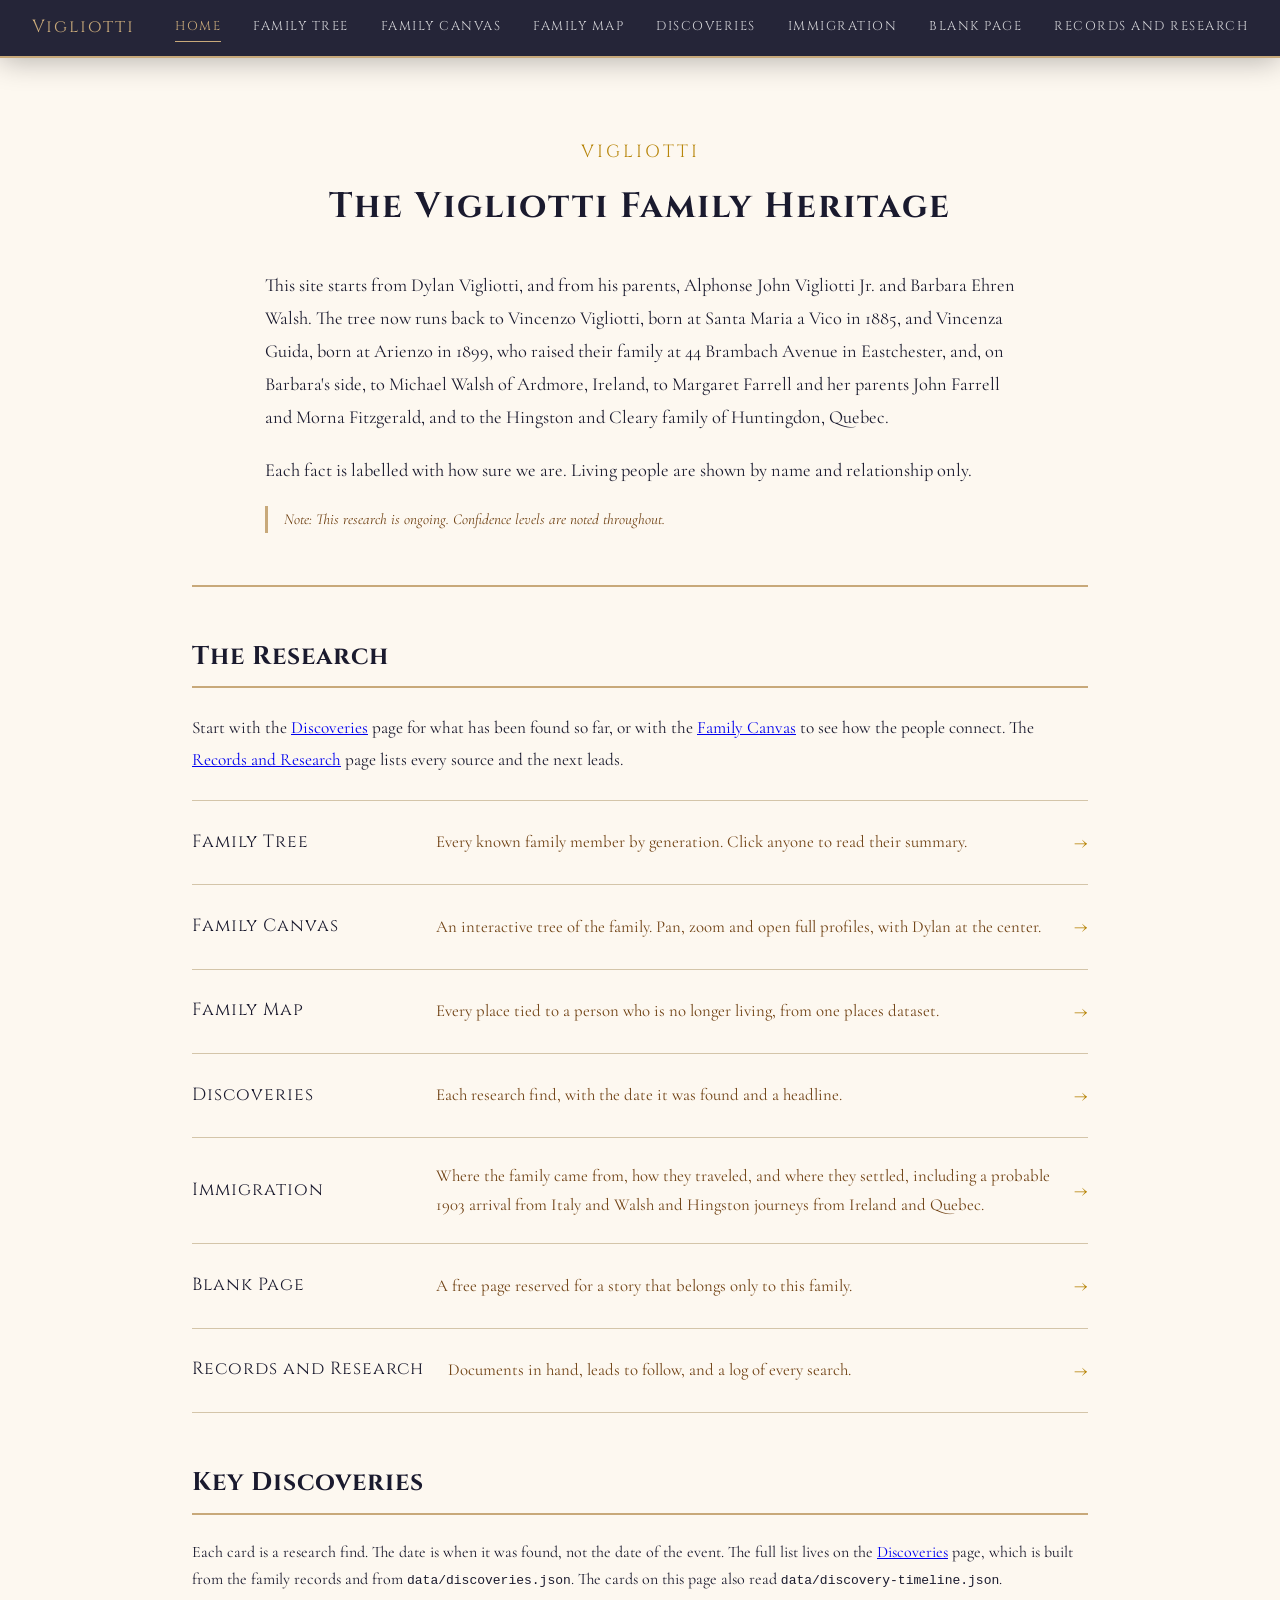
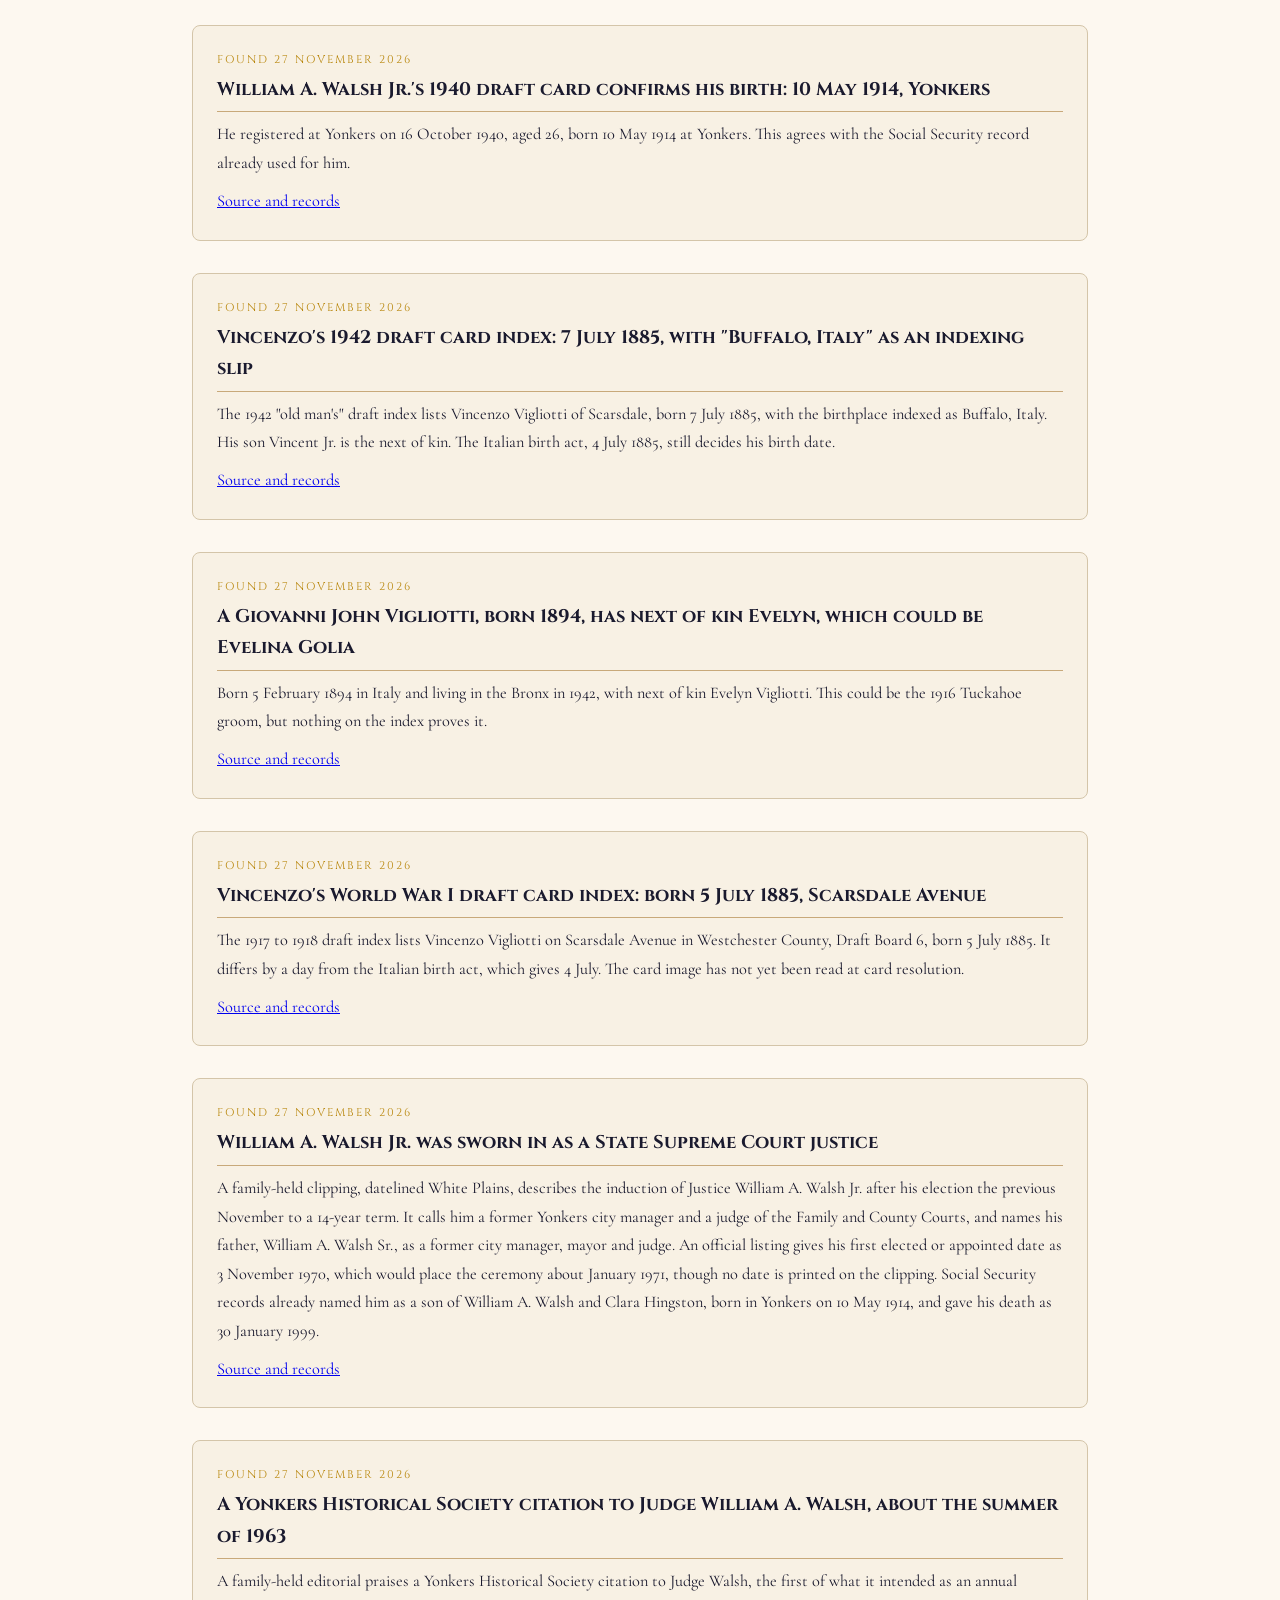
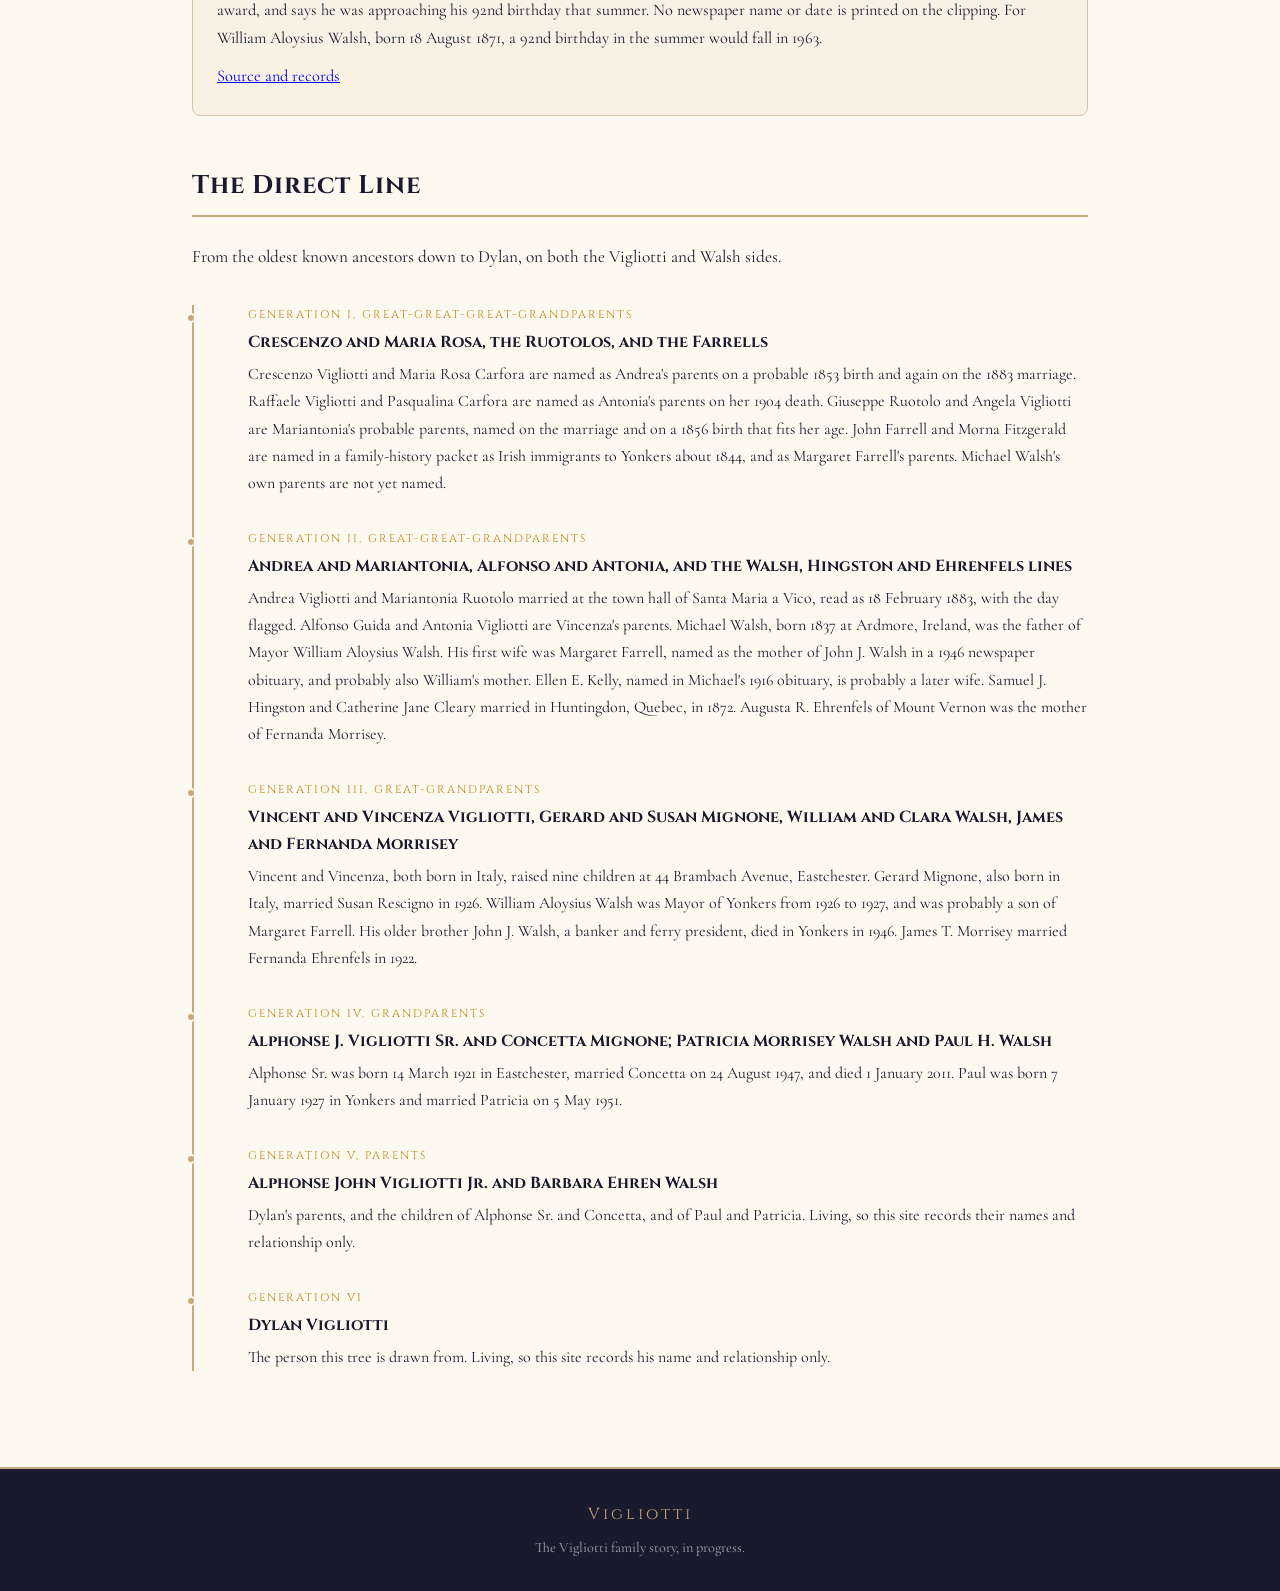
==== commit 72bbd9ce: "Turn on visitor identity and German, and keep confidence badges off. The site asks who you are, offe" ====
--- a/index.html
+++ b/index.html
@@ -3,7 +3,7 @@
 <head>
     <meta charset="UTF-8">
     <meta name="viewport" content="width=device-width, initial-scale=1.0, viewport-fit=cover">
-    <title>The Vigliotti Family Heritage</title>
+    <title data-html-de="Das Erbe der Familie Vigliotti">The Vigliotti Family Heritage</title>
     <meta name="description" content="The Vigliotti family story: family tree, interactive canvas, family map, discoveries, immigration, and the records behind them.">
     <link rel="preconnect" href="https://fonts.googleapis.com">
     <link rel="preconnect" href="https://fonts.gstatic.com" crossorigin>
@@ -18,13 +18,13 @@
         <a href="index.html" class="nav-logo">Vigliotti</a>
         <div class="nav-links" id="navLinks">
             <a href="index.html" class="active" aria-current="page">Home</a>
-            <a href="family-tree.html">Family Tree</a>
-            <a href="tree-canvas.html">Family Canvas</a>
-            <a href="map.html">Family Map</a>
-            <a href="discoveries.html">Discoveries</a>
-            <a href="immigration.html">Immigration</a>
-            <a href="blank-page.html">Blank Page</a>
-            <a href="research.html">Records and Research</a>
+            <a href="family-tree.html" data-label-de="Stammbaum">Family Tree</a>
+            <a href="tree-canvas.html" data-label-de="Familienleinwand">Family Canvas</a>
+            <a href="map.html" data-label-de="Familienkarte">Family Map</a>
+            <a href="discoveries.html" data-label-de="Funde">Discoveries</a>
+            <a href="immigration.html" data-label-de="Einwanderung">Immigration</a>
+            <a href="blank-page.html" data-label-de="Leere Seite">Blank Page</a>
+            <a href="research.html" data-label-de="Urkunden und Forschung">Records and Research</a>
         </div>
         <button class="nav-toggle" id="navToggle" aria-label="Open menu" aria-expanded="false" aria-controls="navLinks">
             <span></span><span></span><span></span>
@@ -36,99 +36,104 @@
 
     <div class="hero-intro">
         <div class="hero-title">Vigliotti</div>
-        <h1>The Vigliotti Family Heritage</h1>
+        <h1 data-label-de="Das Erbe der Familie Vigliotti">The Vigliotti Family Heritage</h1>
         <div class="intro-story">
-            <p>This site starts from Dylan Vigliotti, and from his parents, Alphonse John Vigliotti Jr. and Barbara Ehren Walsh. The tree now runs back to Vincenzo Vigliotti, born at Santa Maria a Vico in 1885, and Vincenza Guida, born at Arienzo in 1899, who raised their family at 44 Brambach Avenue in Eastchester, and, on Barbara's side, to Michael Walsh of Ardmore, Ireland, to Margaret Farrell and her parents John Farrell and Morna Fitzgerald, and to the Hingston and Cleary family of Huntingdon, Quebec.</p>
-            <p>Each fact is labelled with how sure we are. Living people are shown by name and relationship only. </p>
-            <p class="intro-note">Note: This research is ongoing. Confidence levels are noted throughout.</p>
+            <p data-html-de="Diese Seite geht von Dylan Vigliotti aus und von seinen Eltern, Alphonse John Vigliotti Jr. und Barbara Ehren Walsh. Der Stammbaum reicht nun zurück bis Vincenzo Vigliotti, geboren 1885 in Santa Maria a Vico, und Vincenza Guida, geboren 1899 in Arienzo, die ihre Familie in der 44 Brambach Avenue in Eastchester großzogen, und auf Barbaras Seite bis Michael Walsh aus Ardmore, Irland, bis Margaret Farrell und ihre Eltern John Farrell und Morna Fitzgerald, und bis zur Familie Hingston und Cleary aus Huntingdon, Québec.">This site starts from Dylan Vigliotti, and from his parents, Alphonse John Vigliotti Jr. and Barbara Ehren Walsh. The tree now runs back to Vincenzo Vigliotti, born at Santa Maria a Vico in 1885, and Vincenza Guida, born at Arienzo in 1899, who raised their family at 44 Brambach Avenue in Eastchester, and, on Barbara's side, to Michael Walsh of Ardmore, Ireland, to Margaret Farrell and her parents John Farrell and Morna Fitzgerald, and to the Hingston and Cleary family of Huntingdon, Quebec.</p>
+            <p data-label-de="Jedes Faktum ist danach bezeichnet, wie sicher wir sind. Lebende Personen erscheinen nur mit Name und Verwandtschaft.">Each fact is labelled with how sure we are. Living people are shown by name and relationship only. </p>
+            <p class="intro-note" data-label-de="Hinweis: Die Forschung geht weiter. Der Grad der Sicherheit ist durchgehend vermerkt.">Note: This research is ongoing. Confidence levels are noted throughout.</p>
         </div>
     </div>
 
-    <h2 class="section-header">The Research</h2>
+    <h2 class="section-header" data-label-de="Die Forschung">The Research</h2>
     <div class="section-body" style="margin-bottom: 1.5rem;">
-        <p>Start with the <a href="discoveries.html">Discoveries</a> page for what has been found so far, or with the <a href="tree-canvas.html">Family Canvas</a> to see how the people connect. The <a href="research.html">Records and Research</a> page lists every source and the next leads.</p>
+        <p data-html-de="Beginnen Sie mit der Seite &lt;a href=&quot;discoveries.html&quot;&gt;Funde&lt;/a&gt; für das bisher Gefundene, oder mit der &lt;a href=&quot;tree-canvas.html&quot;&gt;Familienleinwand&lt;/a&gt;, um zu sehen, wie die Personen zusammenhängen. Die Seite &lt;a href=&quot;research.html&quot;&gt;Urkunden und Forschung&lt;/a&gt; führt jede Quelle und die nächsten Spuren auf.">Start with the <a href="discoveries.html" data-label-de="Funde">Discoveries</a> page for what has been found so far, or with the <a href="tree-canvas.html" data-label-de="Familienleinwand">Family Canvas</a> to see how the people connect. The <a href="research.html" data-label-de="Urkunden und Forschung">Records and Research</a> page lists every source and the next leads.</p>
     </div>
 
     <div class="page-list">
         <a href="family-tree.html" class="page-link">
-            <span class="page-link-title">Family Tree</span>
-            <span class="page-link-desc">Every known family member by generation. Click anyone to read their summary.</span>
+            <span class="page-link-title" data-label-de="Stammbaum">Family Tree</span>
+            <span class="page-link-desc" data-label-de="Jedes bekannte Familienmitglied nach Generation. Klicken Sie auf eine Person, um die Zusammenfassung zu lesen.">Every known family member by generation. Click anyone to read their summary.</span>
             <span class="page-link-arrow">&rarr;</span>
         </a>
         <a href="tree-canvas.html" class="page-link">
-            <span class="page-link-title">Family Canvas</span>
-            <span class="page-link-desc">An interactive tree of the family. Pan, zoom and open full profiles, with Dylan at the center.</span>
+            <span class="page-link-title" data-label-de="Familienleinwand">Family Canvas</span>
+            <span class="page-link-desc" data-label-de="Ein interaktiver Stammbaum der Familie. Verschieben, vergrößern und volle Profile öffnen, mit Dylan in der Mitte.">An interactive tree of the family. Pan, zoom and open full profiles, with Dylan at the center.</span>
             <span class="page-link-arrow">&rarr;</span>
         </a>
         <a href="map.html" class="page-link">
-            <span class="page-link-title">Family Map</span>
-            <span class="page-link-desc">Every place tied to a person who is no longer living, from one places dataset.</span>
+            <span class="page-link-title" data-label-de="Familienkarte">Family Map</span>
+            <span class="page-link-desc" data-label-de="Jeder Ort, der mit einer nicht mehr lebenden Person verbunden ist, aus einem einzigen Ortsverzeichnis.">Every place tied to a person who is no longer living, from one places dataset.</span>
             <span class="page-link-arrow">&rarr;</span>
         </a>
         <a href="discoveries.html" class="page-link">
-            <span class="page-link-title">Discoveries</span>
-            <span class="page-link-desc">Each research find, with the date it was found and a headline.</span>
+            <span class="page-link-title" data-label-de="Funde">Discoveries</span>
+            <span class="page-link-desc" data-label-de="Jeder Forschungsfund, mit dem Datum des Fundes und einer Überschrift.">Each research find, with the date it was found and a headline.</span>
             <span class="page-link-arrow">&rarr;</span>
         </a>
         <a href="immigration.html" class="page-link">
-            <span class="page-link-title">Immigration</span>
-            <span class="page-link-desc">Where the family came from, how they traveled, and where they settled, including a probable 1903 arrival from Italy and Walsh and Hingston journeys from Ireland and Quebec.</span>
+            <span class="page-link-title" data-label-de="Einwanderung">Immigration</span>
+            <span class="page-link-desc" data-label-de="Woher die Familie kam, wie sie reiste und wo sie sich niederließ, einschließlich einer wahrscheinlichen Ankunft 1903 aus Italien und der Wege von Walsh und Hingston aus Irland und Québec.">Where the family came from, how they traveled, and where they settled, including a probable 1903 arrival from Italy and Walsh and Hingston journeys from Ireland and Quebec.</span>
             <span class="page-link-arrow">&rarr;</span>
         </a>
         <a href="blank-page.html" class="page-link">
-            <span class="page-link-title">Blank Page</span>
-            <span class="page-link-desc">A free page reserved for a story that belongs only to this family.</span>
+            <span class="page-link-title" data-label-de="Leere Seite">Blank Page</span>
+            <span class="page-link-desc" data-label-de="Eine freie Seite für eine Geschichte, die nur dieser Familie gehört.">A free page reserved for a story that belongs only to this family.</span>
             <span class="page-link-arrow">&rarr;</span>
         </a>
         <a href="research.html" class="page-link">
-            <span class="page-link-title">Records and Research</span>
-            <span class="page-link-desc">Documents in hand, leads to follow, and a log of every search.</span>
+            <span class="page-link-title" data-label-de="Urkunden und Forschung">Records and Research</span>
+            <span class="page-link-desc" data-label-de="Vorliegende Urkunden, offene Spuren und ein Protokoll jeder Suche.">Documents in hand, leads to follow, and a log of every search.</span>
             <span class="page-link-arrow">&rarr;</span>
         </a>
     </div>
 
-    <h2 class="section-header" id="key-discoveries">Key Discoveries</h2>
-    <p class="section-body">Each card is a research find. The date is when it was found, not the date of the event. The full list lives on the <a href="discoveries.html">Discoveries</a> page, which is built from the family records and from <code>data/discoveries.json</code>. The cards on this page also read <code>data/discovery-timeline.json</code>.</p>
+    <h2 class="section-header" id="key-discoveries" data-label-de="Wichtige Funde">Key Discoveries</h2>
+    <p class="section-body" data-html-de="Jede Karte ist ein Forschungsfund. Das Datum ist der Tag des Fundes, nicht das Datum des Ereignisses. Die volle Liste steht auf der Seite &lt;a href=&quot;discoveries.html&quot;&gt;Funde&lt;/a&gt;, aufgebaut aus den Familienurkunden und aus &lt;code&gt;data/discoveries.json&lt;/code&gt;. Die Karten auf dieser Seite lesen außerdem &lt;code&gt;data/discovery-timeline.json&lt;/code&gt;.">Each card is a research find. The date is when it was found, not the date of the event. The full list lives on the <a href="discoveries.html" data-label-de="Funde">Discoveries</a> page, which is built from the family records and from <code>data/discoveries.json</code>. The cards on this page also read <code>data/discovery-timeline.json</code>.</p>
     <div class="discovery-grid" id="discoveryHome" data-discovery-limit="6">
         <noscript>
             <div class="discovery-card">
-                <span class="discovery-era">Found 26 November 2026</span>
-                <h3>Pat Fucale's obituary names Susan Vigliotti and the Vigliotti in-laws</h3>
-                <p>See the <a href="discoveries.html">Discoveries</a> page for the full entry and the source.</p>
+                <span class="discovery-era" data-label-de="Gefunden am 26. November 2026">Found 26 November 2026</span>
+                <h3 data-label-de="Pat Fucales Nachruf nennt Susan Vigliotti und die angeheirateten Vigliotti">Pat Fucale's obituary names Susan Vigliotti and the Vigliotti in-laws</h3>
+                <p data-html-de="Die volle Eintragung und die Quelle stehen auf der Seite &lt;a href=&quot;discoveries.html&quot;&gt;Funde&lt;/a&gt;.">See the <a href="discoveries.html" data-label-de="Funde">Discoveries</a> page for the full entry and the source.</p>
             </div>
         </noscript>
-        <p class="placeholder-text" id="discoveryHomeFallback">Loading the discoveries.</p>
+        <p class="placeholder-text" id="discoveryHomeFallback" data-label-de="Die Funde werden geladen.">Loading the discoveries.</p>
     </div>
 
-    <h2 class="section-header">The Direct Line</h2>
+    <h2 class="section-header" data-label-de="Die direkte Linie">The Direct Line</h2>
     <div class="section-body">
-        <p>From the oldest known ancestors down to Dylan, on both the Vigliotti and Walsh sides.</p>
+        <p data-label-de="Von den ältesten bekannten Vorfahren bis zu Dylan, auf der Seite der Vigliotti und der Walsh.">From the oldest known ancestors down to Dylan, on both the Vigliotti and Walsh sides.</p>
     </div>
     <div class="timeline">
         <div class="timeline-item">
-            <div class="timeline-year">Generation I, great-great-grandparents</div>
-            <h3>Walsh of Ardmore, Farrell, Hingston and Cleary of Huntingdon, and Ehrenfels</h3>
-            <p>Michael Walsh, born 1837 at Ardmore, Ireland, settled in Yonkers and was the father of Mayor William Aloysius Walsh. His first wife was Margaret Farrell, named as the mother of John J. Walsh in a 1946 newspaper obituary, and probably also William's mother. Her parents, John Farrell and Morna Fitzgerald, are named in a family-history packet as Irish immigrants to Yonkers about 1844. Ellen E. Kelly, named in Michael's 1916 obituary, is probably a later wife. Samuel J. Hingston and Catherine Jane Cleary married in Huntingdon, Quebec, in 1872 and were the parents of Clara Hingston. Augusta R. Ehrenfels of Mount Vernon was the mother of Fernanda Morrisey.</p>
+            <div class="timeline-year" data-label-de="Generation I, Urururgroßeltern">Generation I, great-great-great-grandparents</div>
+            <h3 data-label-de="Crescenzo und Maria Rosa, die Ruotolos und die Farrells">Crescenzo and Maria Rosa, the Ruotolos, and the Farrells</h3>
+            <p data-label-de="Crescenzo Vigliotti und Maria Rosa Carfora sind auf einer wahrscheinlichen Geburt von 1853 und erneut auf der Heirat von 1883 als Andreas Eltern genannt. Raffaele Vigliotti und Pasqualina Carfora sind auf Antonias Tod 1904 als ihre Eltern genannt. Giuseppe Ruotolo und Angela Vigliotti sind Mariantonias wahrscheinliche Eltern, genannt auf der Heirat und auf einer Geburt von 1856, die zu ihrem Alter passt. John Farrell und Morna Fitzgerald sind in einem Familienpaket als irische Einwanderer nach Yonkers um 1844 genannt, und als Eltern von Margaret Farrell. Die eigenen Eltern von Michael Walsh sind noch nicht benannt.">Crescenzo Vigliotti and Maria Rosa Carfora are named as Andrea's parents on a probable 1853 birth and again on the 1883 marriage. Raffaele Vigliotti and Pasqualina Carfora are named as Antonia's parents on her 1904 death. Giuseppe Ruotolo and Angela Vigliotti are Mariantonia's probable parents, named on the marriage and on a 1856 birth that fits her age. John Farrell and Morna Fitzgerald are named in a family-history packet as Irish immigrants to Yonkers about 1844, and as Margaret Farrell's parents. Michael Walsh's own parents are not yet named.</p>
         </div>
         <div class="timeline-item">
-            <div class="timeline-year">Generation II, great-grandparents</div>
-            <h3>Vincent and Vincenza Vigliotti, Gerard and Susan Mignone, William and Clara Walsh, James and Fernanda Morrisey</h3>
-            <p>Vincent and Vincenza, both born in Italy, raised nine children at 44 Brambach Avenue, Eastchester. Gerard Mignone, also born in Italy, married Susan Rescigno in 1926. William Aloysius Walsh was Mayor of Yonkers from 1926 to 1927, and was probably a son of Margaret Farrell. His older brother John J. Walsh, a banker and ferry president, died in Yonkers in 1946. James T. Morrisey married Fernanda Ehrenfels in 1922.</p>
+            <div class="timeline-year" data-label-de="Generation II, Ururgroßeltern">Generation II, great-great-grandparents</div>
+            <h3 data-label-de="Andrea und Mariantonia, Alfonso und Antonia, und die Linien Walsh, Hingston und Ehrenfels">Andrea and Mariantonia, Alfonso and Antonia, and the Walsh, Hingston and Ehrenfels lines</h3>
+            <p data-label-de="Andrea Vigliotti und Mariantonia Ruotolo heirateten im Rathaus von Santa Maria a Vico, gelesen als 18. Februar 1883, wobei der Tag gekennzeichnet ist. Alfonso Guida und Antonia Vigliotti sind Vincenzas Eltern. Michael Walsh, 1837 in Ardmore, Irland, geboren, war der Vater von Bürgermeister William Aloysius Walsh. Seine erste Ehefrau war Margaret Farrell, im Zeitungsnachruf von 1946 auf John J. Walsh als dessen Mutter genannt, und wahrscheinlich auch Williams Mutter. Ellen E. Kelly, im Nachruf auf Michael von 1916 genannt, ist wahrscheinlich eine spätere Ehefrau. Samuel J. Hingston und Catherine Jane Cleary heirateten 1872 in Huntingdon, Québec. Augusta R. Ehrenfels aus Mount Vernon war die Mutter von Fernanda Morrisey.">Andrea Vigliotti and Mariantonia Ruotolo married at the town hall of Santa Maria a Vico, read as 18 February 1883, with the day flagged. Alfonso Guida and Antonia Vigliotti are Vincenza's parents. Michael Walsh, born 1837 at Ardmore, Ireland, was the father of Mayor William Aloysius Walsh. His first wife was Margaret Farrell, named as the mother of John J. Walsh in a 1946 newspaper obituary, and probably also William's mother. Ellen E. Kelly, named in Michael's 1916 obituary, is probably a later wife. Samuel J. Hingston and Catherine Jane Cleary married in Huntingdon, Quebec, in 1872. Augusta R. Ehrenfels of Mount Vernon was the mother of Fernanda Morrisey.</p>
         </div>
         <div class="timeline-item">
-            <div class="timeline-year">Generation III, grandparents</div>
-            <h3>Alphonse J. Vigliotti Sr. and Concetta Mignone; Patricia Morrisey Walsh and Paul H. Walsh</h3>
-            <p>Alphonse Sr. was born 14 March 1921 in Eastchester, married Concetta on 24 August 1947, and died 1 January 2011. Paul was born 7 January 1927 in Yonkers and married Patricia on 5 May 1951.</p>
+            <div class="timeline-year" data-label-de="Generation III, Urgroßeltern">Generation III, great-grandparents</div>
+            <h3 data-label-de="Vincent und Vincenza Vigliotti, Gerard und Susan Mignone, William und Clara Walsh, James und Fernanda Morrisey">Vincent and Vincenza Vigliotti, Gerard and Susan Mignone, William and Clara Walsh, James and Fernanda Morrisey</h3>
+            <p data-label-de="Vincent und Vincenza, beide in Italien geboren, zogen neun Kinder in der 44 Brambach Avenue in Eastchester groß. Gerard Mignone, ebenfalls in Italien geboren, heiratete Susan Rescigno 1926. William Aloysius Walsh war von 1926 bis 1927 Bürgermeister von Yonkers und war wahrscheinlich ein Sohn von Margaret Farrell. Sein älterer Bruder John J. Walsh, Bankier und Fährenpräsident, starb 1946 in Yonkers. James T. Morrisey heiratete Fernanda Ehrenfels 1922.">Vincent and Vincenza, both born in Italy, raised nine children at 44 Brambach Avenue, Eastchester. Gerard Mignone, also born in Italy, married Susan Rescigno in 1926. William Aloysius Walsh was Mayor of Yonkers from 1926 to 1927, and was probably a son of Margaret Farrell. His older brother John J. Walsh, a banker and ferry president, died in Yonkers in 1946. James T. Morrisey married Fernanda Ehrenfels in 1922.</p>
         </div>
         <div class="timeline-item">
-            <div class="timeline-year">Generation IV, parents</div>
-            <h3>Alphonse John Vigliotti Jr. and Barbara Ehren Walsh</h3>
-            <p>Dylan's parents, and the children of Alphonse Sr. and Concetta, and of Paul and Patricia. Living, so this site records their names and relationship only.</p>
+            <div class="timeline-year" data-label-de="Generation IV, Großeltern">Generation IV, grandparents</div>
+            <h3 data-label-de="Alphonse J. Vigliotti Sr. und Concetta Mignone, Patricia Morrisey Walsh und Paul H. Walsh">Alphonse J. Vigliotti Sr. and Concetta Mignone; Patricia Morrisey Walsh and Paul H. Walsh</h3>
+            <p data-label-de="Alphonse Sr. wurde am 14. März 1921 in Eastchester geboren, heiratete Concetta am 24. August 1947 und starb am 1. Januar 2011. Paul wurde am 7. Januar 1927 in Yonkers geboren und heiratete Patricia am 5. Mai 1951.">Alphonse Sr. was born 14 March 1921 in Eastchester, married Concetta on 24 August 1947, and died 1 January 2011. Paul was born 7 January 1927 in Yonkers and married Patricia on 5 May 1951.</p>
         </div>
         <div class="timeline-item">
-            <div class="timeline-year">Generation V</div>
+            <div class="timeline-year" data-label-de="Generation V, Eltern">Generation V, parents</div>
+            <h3 data-label-de="Alphonse John Vigliotti Jr. und Barbara Ehren Walsh">Alphonse John Vigliotti Jr. and Barbara Ehren Walsh</h3>
+            <p data-label-de="Dylans Eltern und die Kinder von Alphonse Sr. und Concetta sowie von Paul und Patricia. Sie leben, deshalb verzeichnet diese Seite nur ihre Namen und die Verwandtschaft.">Dylan's parents, and the children of Alphonse Sr. and Concetta, and of Paul and Patricia. Living, so this site records their names and relationship only.</p>
+        </div>
+        <div class="timeline-item">
+            <div class="timeline-year" data-label-de="Generation VI">Generation VI</div>
             <h3>Dylan Vigliotti</h3>
-            <p>The person this tree is drawn from. Living, so this site records his name and relationship only.</p>
+            <p data-label-de="Die Person, von der dieser Stammbaum ausgeht. Er lebt, deshalb verzeichnet diese Seite nur seinen Namen und die Verwandtschaft.">The person this tree is drawn from. Living, so this site records his name and relationship only.</p>
         </div>
     </div>
 
@@ -136,7 +141,7 @@
 
 <footer class="site-footer">
     <div class="footer-crest">Vigliotti</div>
-    <p>The Vigliotti family story, in progress.</p>
+    <p data-label-de="Die Geschichte der Familie Vigliotti, noch in Arbeit.">The Vigliotti family story, in progress.</p>
 </footer>
 
 <script src="site.js"></script>
